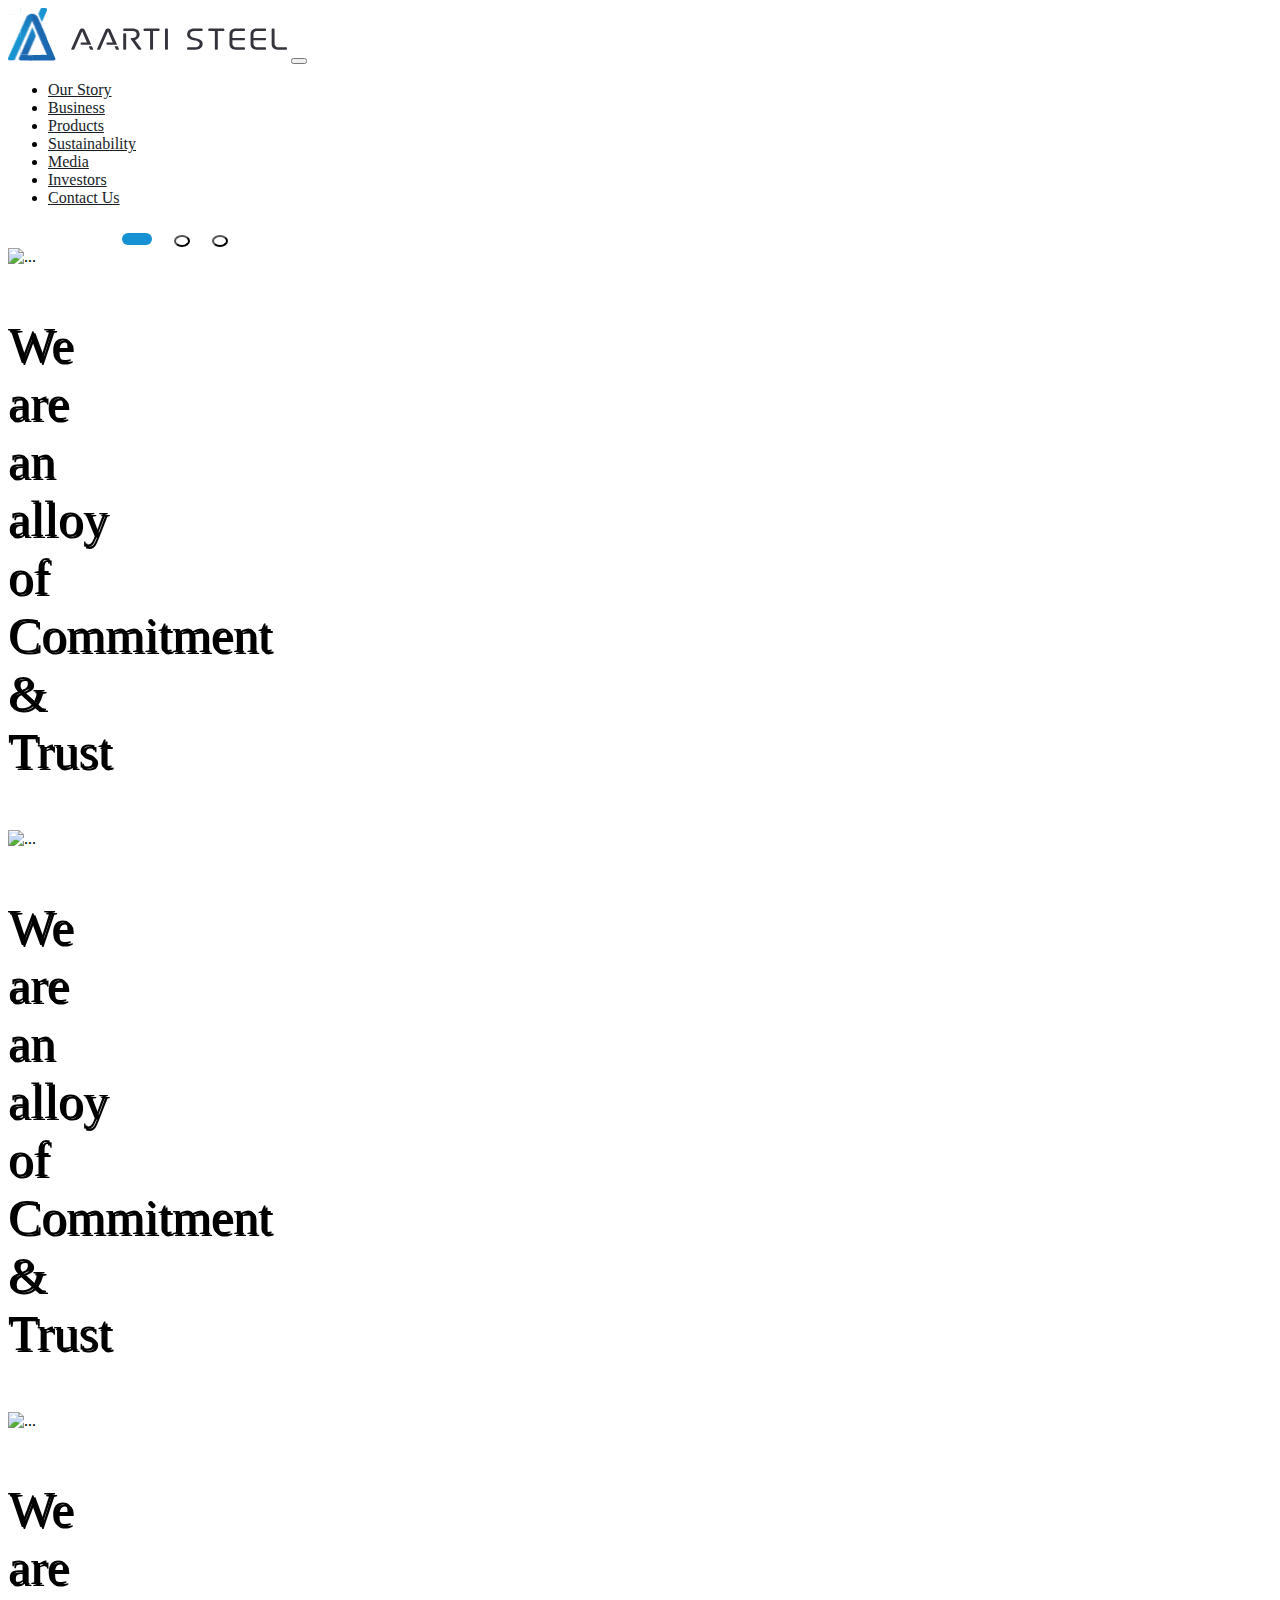
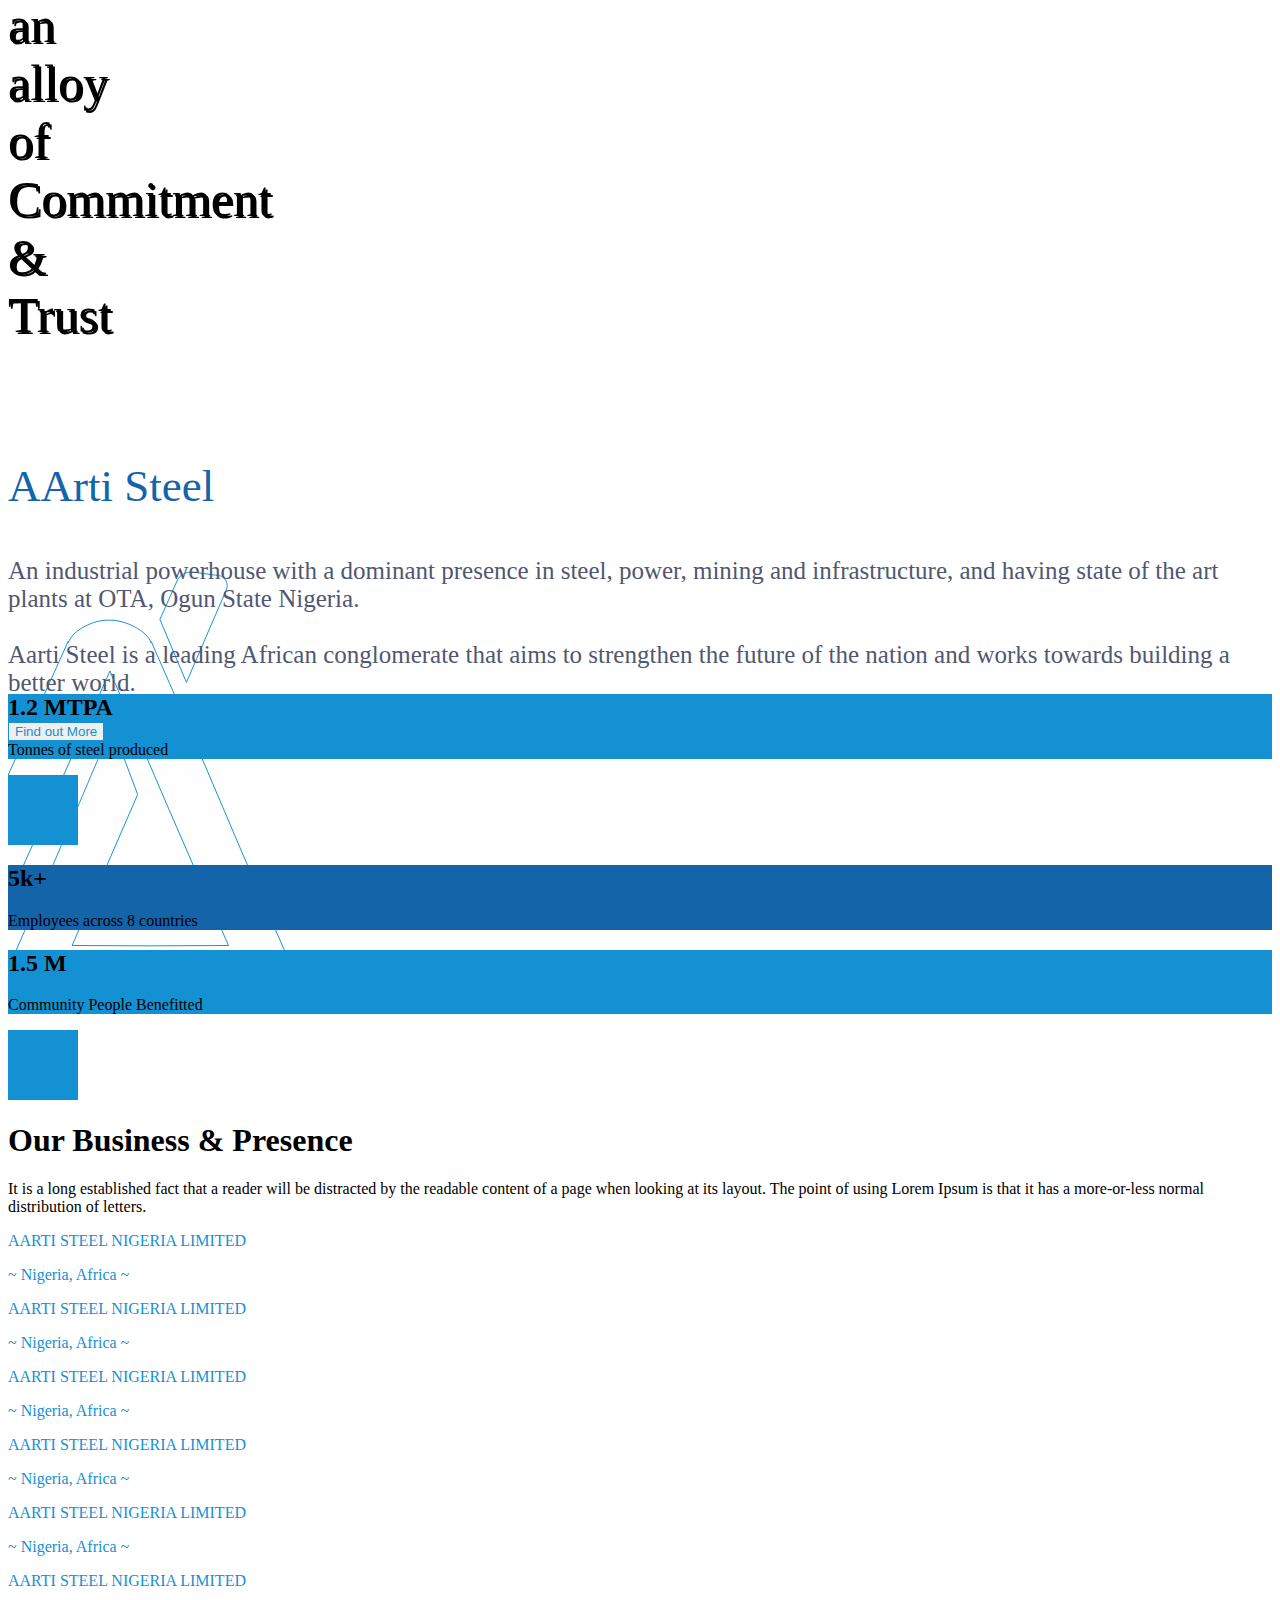
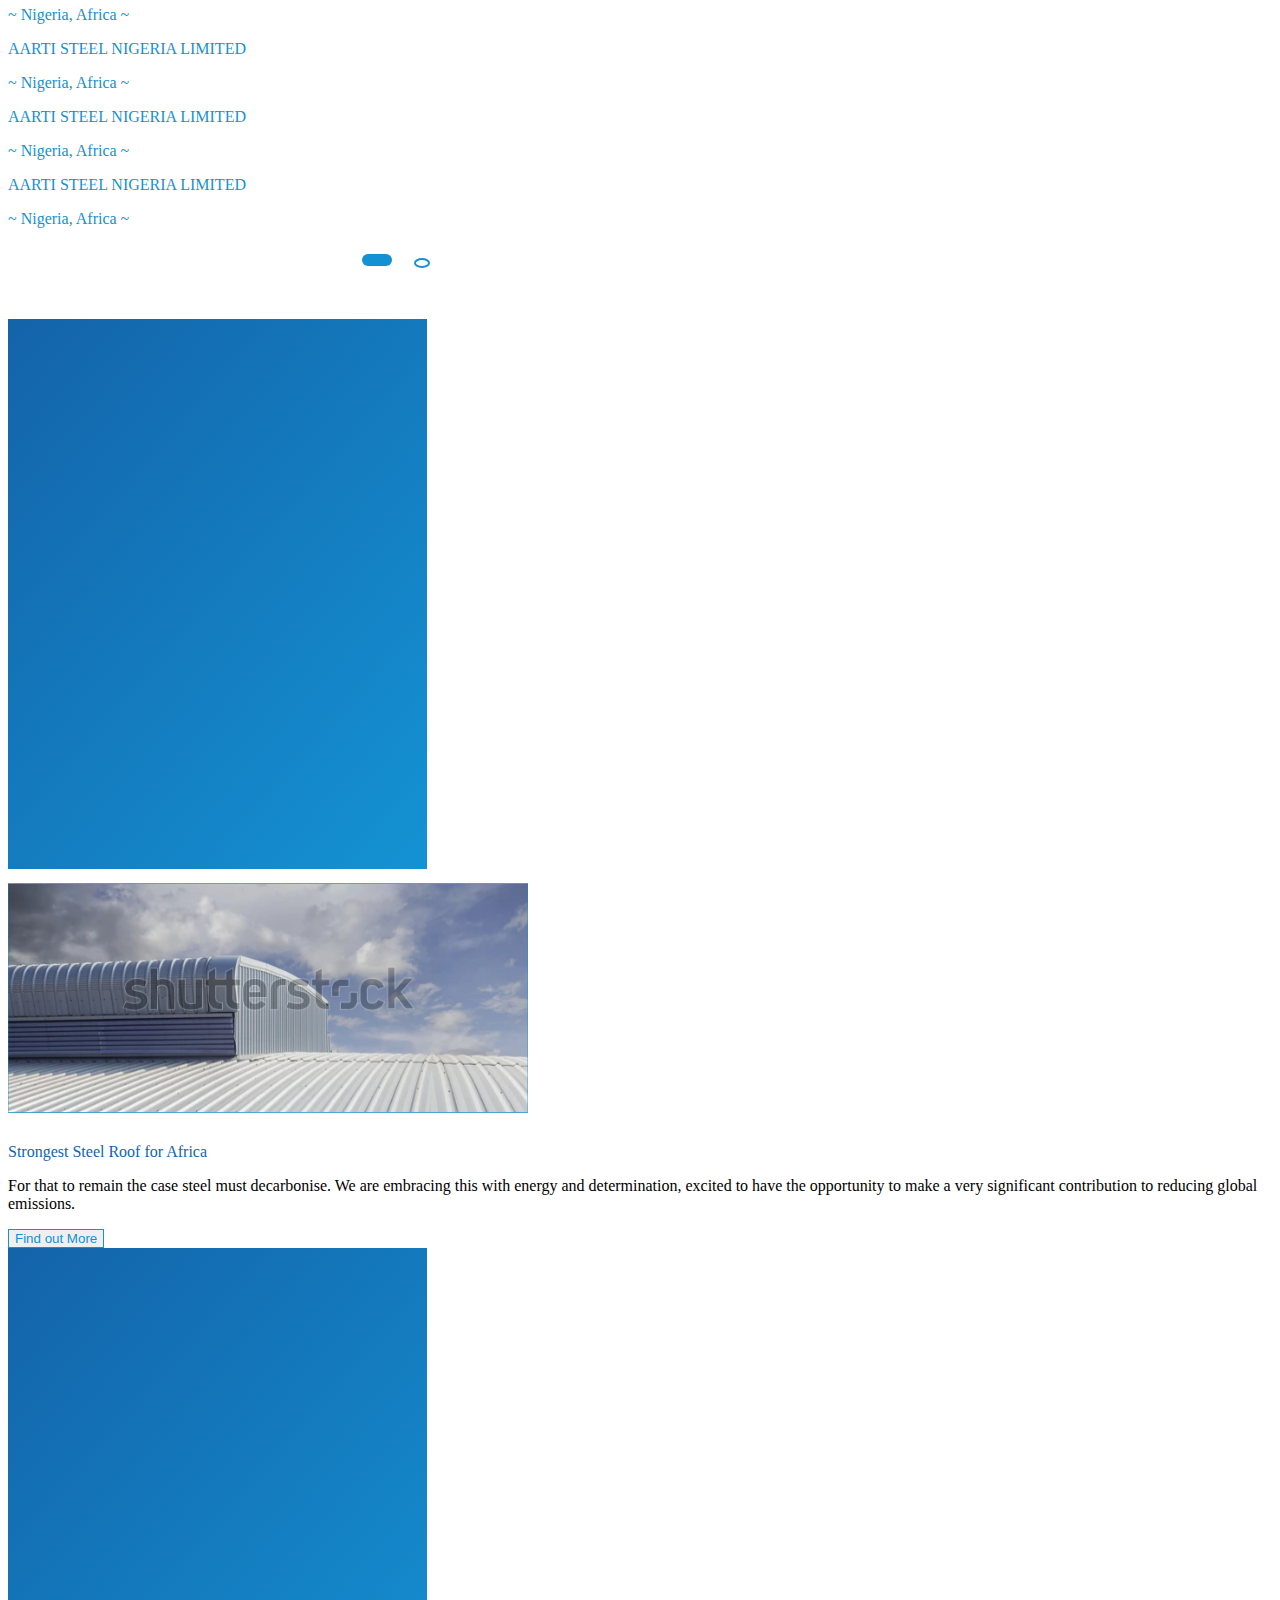
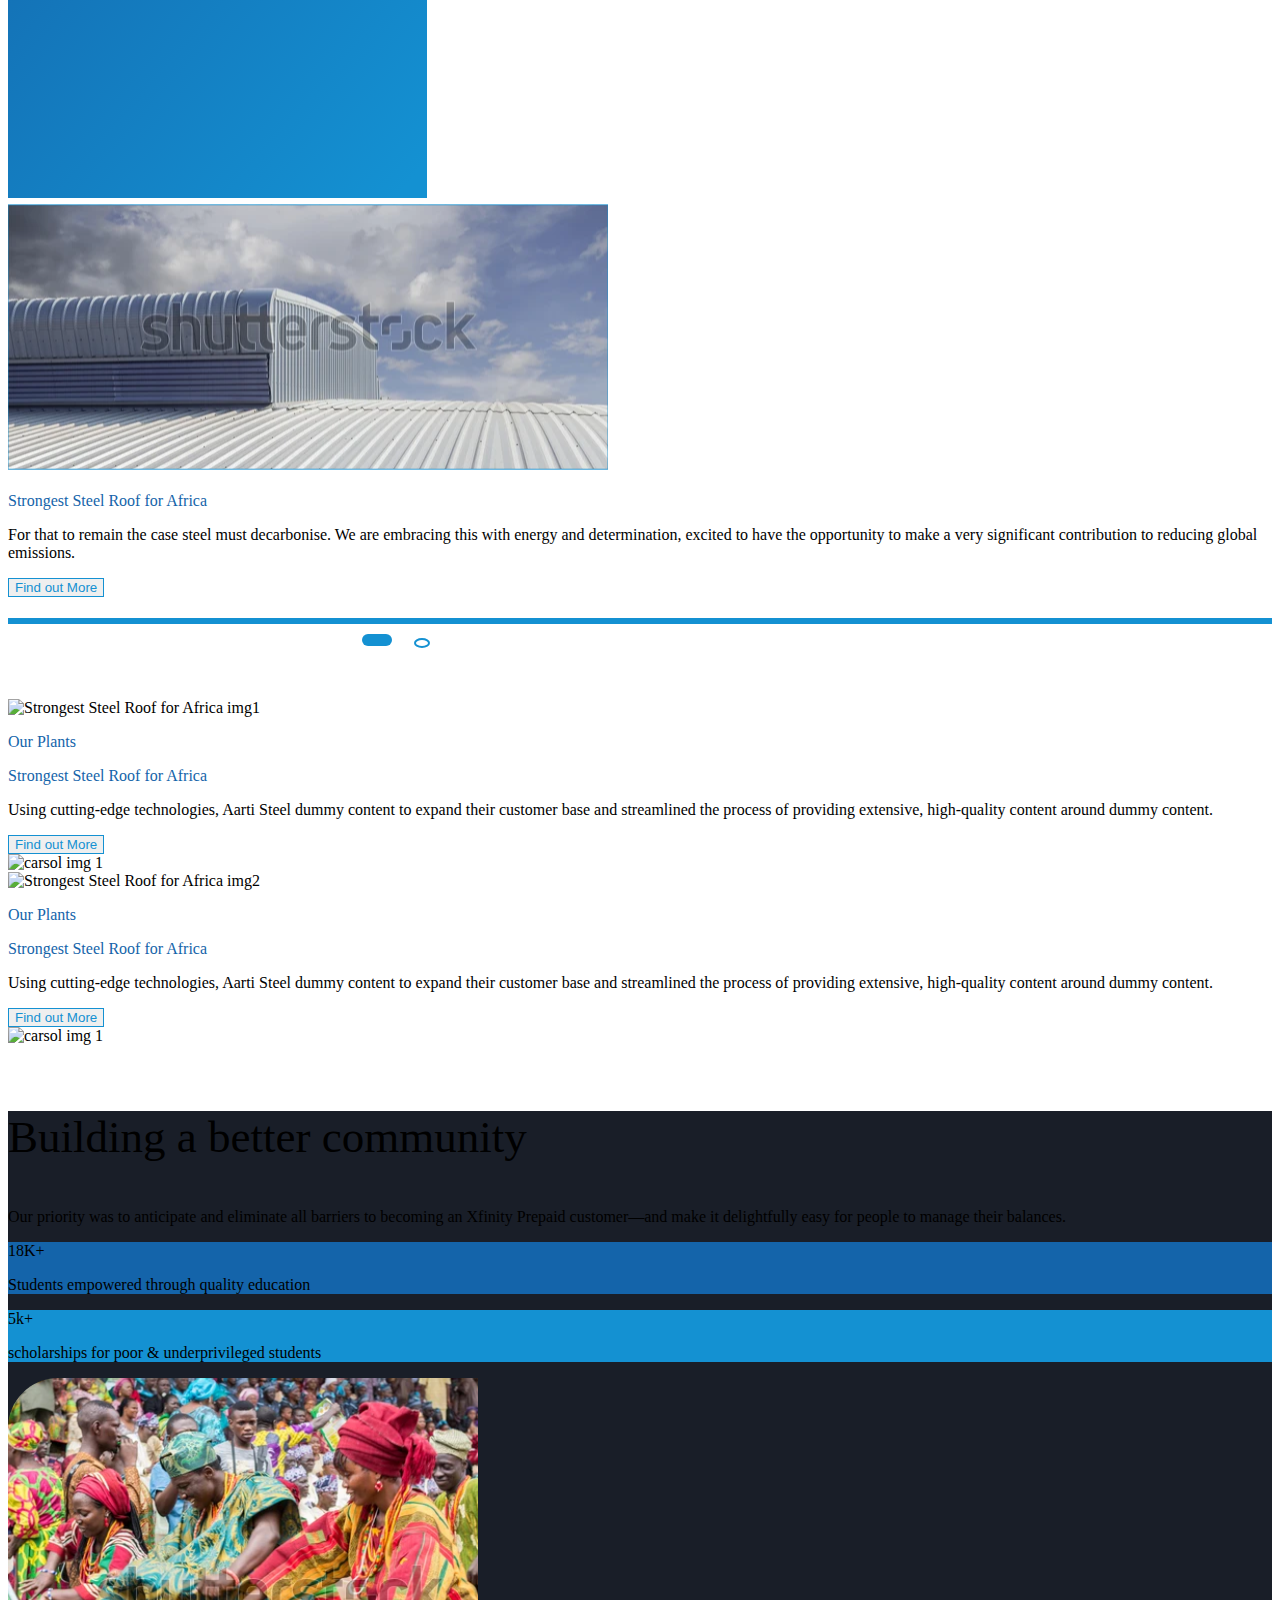
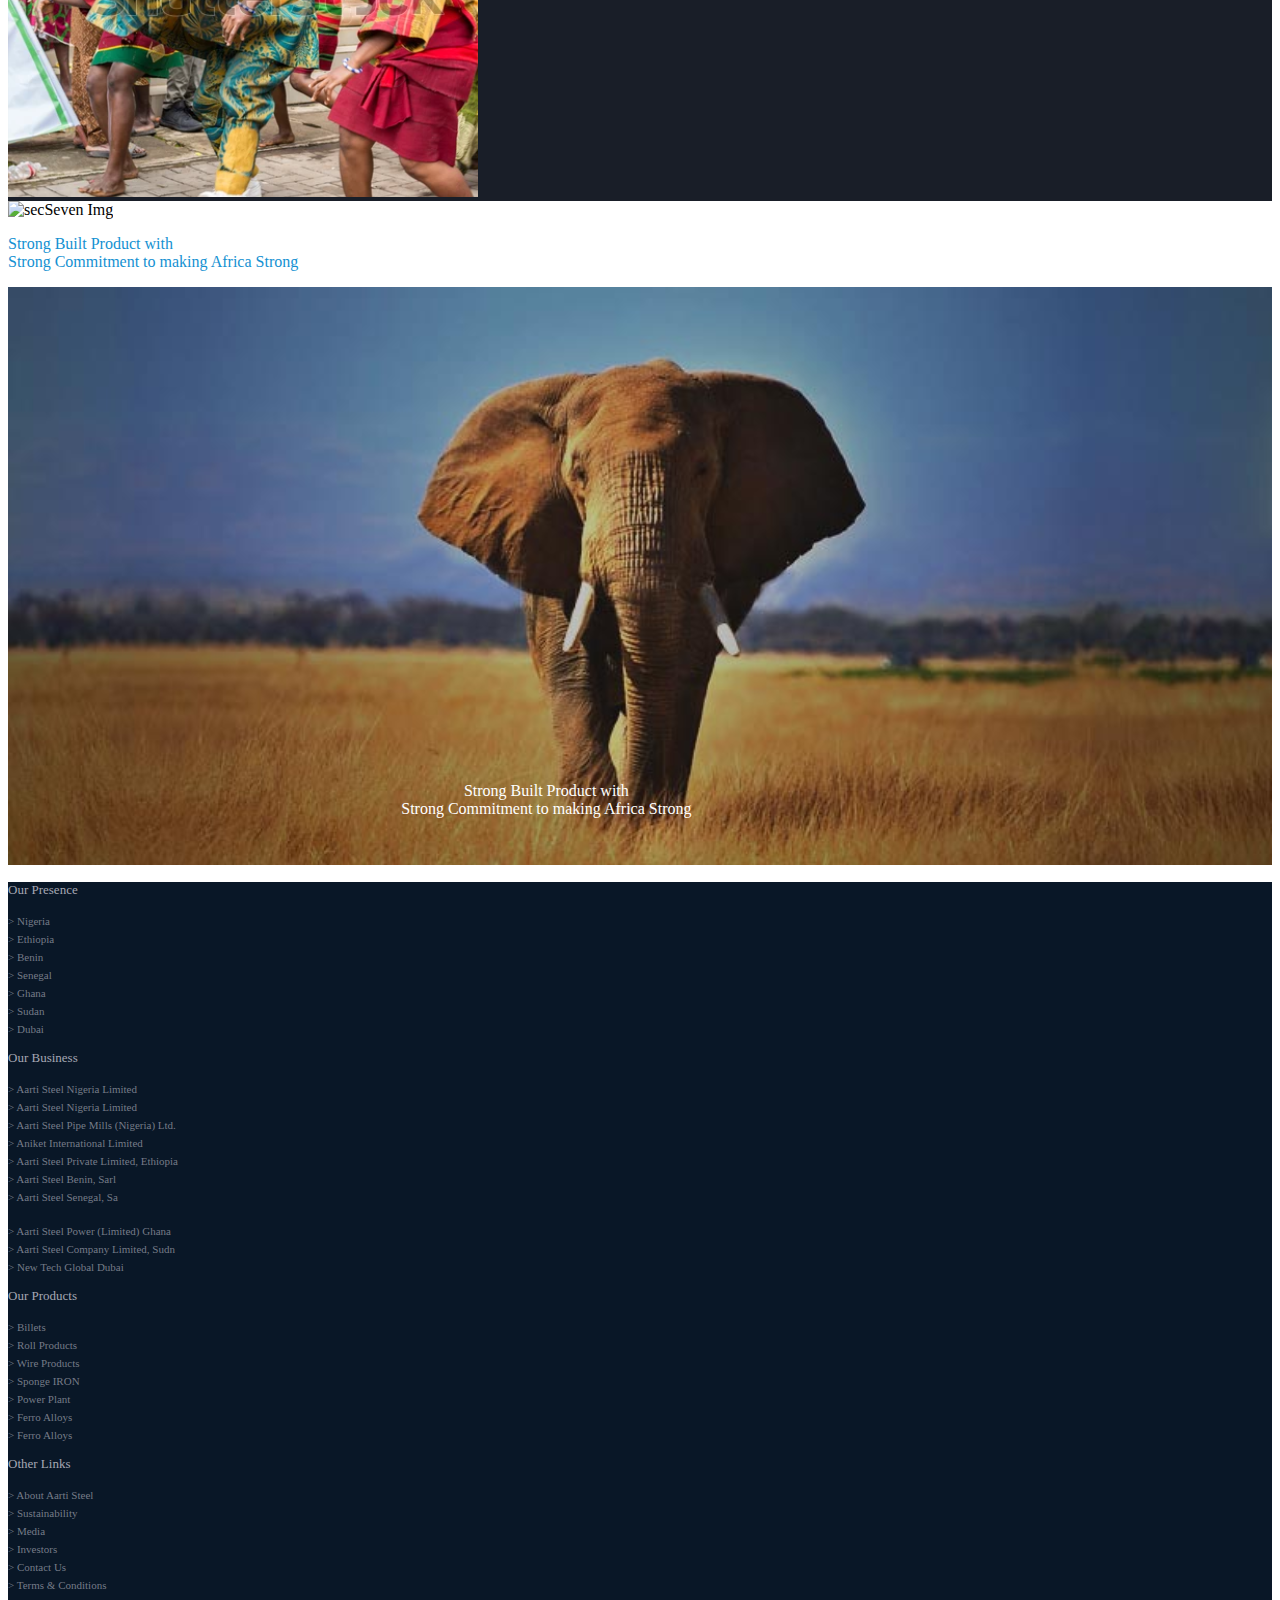
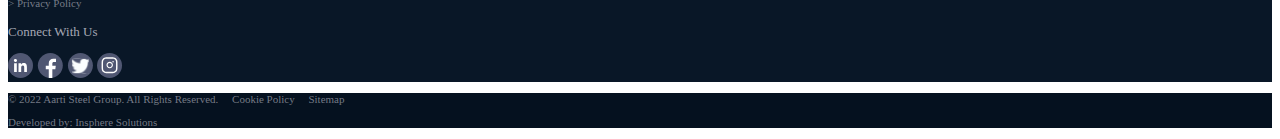
==== arti_steels/index.html @ 4de39a9a "changes" ====
<!doctype html>
<html lang="en">
  <head>
    <!-- Required meta tags -->
    <meta charset="utf-8">
    <meta name="viewport" content="width=device-width, initial-scale=1">

    <!-- Bootstrap CSS -->
    <link href="https://cdn.jsdelivr.net/npm/bootstrap@5.0.2/dist/css/bootstrap.min.css" rel="stylesheet" integrity="sha384-EVSTQN3/azprG1Anm3QDgpJLIm9Nao0Yz1ztcQTwFspd3yD65VohhpuuCOmLASjC" crossorigin="anonymous">
    <script src="https://cdn.jsdelivr.net/npm/@popperjs/core@2.9.2/dist/umd/popper.min.js" integrity="sha384-IQsoLXl5PILFhosVNubq5LC7Qb9DXgDA9i+tQ8Zj3iwWAwPtgFTxbJ8NT4GN1R8p" crossorigin="anonymous"></script>
    <script src="https://cdn.jsdelivr.net/npm/bootstrap@5.0.2/dist/js/bootstrap.min.js" integrity="sha384-cVKIPhGWiC2Al4u+LWgxfKTRIcfu0JTxR+EQDz/bgldoEyl4H0zUF0QKbrJ0EcQF" crossorigin="anonymous"></script>    
    <title>AARTI STEEL</title>

    <link rel="stylesheet" href="style/styling.css">
    
  </head>
  <body>

    <!-- Optional JavaScript; choose one of the two! -->

    <!-- Option 1: Bootstrap Bundle with Popper -->
    <script src="https://cdn.jsdelivr.net/npm/bootstrap@5.0.2/dist/js/bootstrap.bundle.min.js" integrity="sha384-MrcW6ZMFYlzcLA8Nl+NtUVF0sA7MsXsP1UyJoMp4YLEuNSfAP+JcXn/tWtIaxVXM" crossorigin="anonymous"></script>

    <!-- Option 2: Separate Popper and Bootstrap JS -->
    <!--
    <script src="https://cdn.jsdelivr.net/npm/@popperjs/core@2.9.2/dist/umd/popper.min.js" integrity="sha384-IQsoLXl5PILFhosVNubq5LC7Qb9DXgDA9i+tQ8Zj3iwWAwPtgFTxbJ8NT4GN1R8p" crossorigin="anonymous"></script>
    <script src="https://cdn.jsdelivr.net/npm/bootstrap@5.0.2/dist/js/bootstrap.min.js" integrity="sha384-cVKIPhGWiC2Al4u+LWgxfKTRIcfu0JTxR+EQDz/bgldoEyl4H0zUF0QKbrJ0EcQF" crossorigin="anonymous"></script>
    -->


    <!-- navbar start -->


    <nav class="navbar navbar-expand-lg">
      <div class="container">
        <a class="navbar-brand">
          <img src="./assets/Group 82.svg">
        </a>
        <button class="navbar-toggler" type="button" data-bs-toggle="collapse" data-bs-target="#navbarNavDropdown" aria-controls="navbarNavDropdown" aria-expanded="false" aria-label="Toggle navigation">
          <span class="navbar-toggler-icon"></span>
        </button>
        <div class="collapse navbar-collapse d-flex justify-content-end" id="navbarNavDropdown">
          <ul class="navbar-nav">
            <li class="nav-menu-item">
              <a class="nav-link active navText" aria-current="page" href="#">Our Story </a>
            </li>
            <li class="nav-item">
              <a class="nav-link active navText" aria-current="page" href="#">Business</a>
            </li>
            <li class="nav-item">
              <a class="nav-link active navText" aria-current="page" href="#">Products</a>
            </li>
            <li class="nav-item">
              <a class="nav-link active navText" aria-current="page" href="#">Sustainability</a>
            </li><li class="nav-item">
              <a class="nav-link active navText" aria-current="page" href="#">Media</a>
            </li><li class="nav-item">
              <a class="nav-link active navText" aria-current="page" href="#">Investors</a>
            </li><li class="nav-item">
              <a class="nav-link active navText" aria-current="page" href="#">Contact Us</a>                                          
            </li>
           
          </ul>
        </div>
      </div>
    </nav>

     <!-- navbar end -->
    
     <!-- heros section -->

     <div class="container-fluid p-0">
      <div id="carouselExampleCaptions" class="carousel slide" data-bs-ride="carousel">
        <div class="carousel-indicators secOneIndicators d-flex justify-content-start">
          <button type="button" data-bs-target="#carouselExampleCaptions" data-bs-slide-to="0" class="active" aria-current="true" aria-label="Slide 1"></button>
          <button type="button" data-bs-target="#carouselExampleCaptions" data-bs-slide-to="1" aria-label="Slide 2"></button>
          <button type="button" data-bs-target="#carouselExampleCaptions" data-bs-slide-to="2" aria-label="Slide 3"></button>
        </div>
        <div class="carousel-inner">
          <div class="carousel-item active">
            <img src="./assets/vectors/heros_sec_slider_img.svg" class="d-block w-100" alt="...">
            <div class="carousel-caption d-none d-md-block">
              <p class="herosHeading fw-bold lh-1 px-5
              d-flex justify-content-start text-uppercase" 
              style="animation: zoom-in-zoom-out 1s ease infinite;">
                We are an <br> alloy of  <br> 
                Commitment <br> & Trust</p>
            </div>
          </div>
          <div class="carousel-item">
            <img src="./assets/img/heros section img.jpg" class="d-block w-100" alt="...">
            <div class="carousel-caption d-none d-md-block">
              <p class="herosHeading fw-bold lh-1 px-5
              d-flex justify-content-start text-uppercase">
                We are an <br> alloy of  <br>
                Commitment <br> & Trust</p>
              </div>
          </div>
          <div class="carousel-item">
            <img src="./assets/img/heros section img.jpg" class="d-block w-100" alt="...">
            <div class="carousel-caption d-none d-md-block">
              <p class="herosHeading fw-bold lh-1 px-5
              d-flex justify-content-start text-uppercase">
                We are an <br> alloy of  <br>
                Commitment <br> & Trust</p>
            </div>
          </div>
        </div>
        <button class="carousel-control-prev" type="button" data-bs-target="#carouselExampleCaptions" data-bs-slide="prev">
          <span class="carousel-control-prev-icon" aria-hidden="true"></span>
          <span class="visually-hidden">Previous</span>
        </button>
        <button class="carousel-control-next" type="button" data-bs-target="#carouselExampleCaptions" data-bs-slide="next">
          <span class="carousel-control-next-icon" aria-hidden="true"></span>
          <span class="visually-hidden">Next</span>
        </button>
      </div>
     </div>

     <!-- End heros section -->


     <!-- section 2 -->

     <div class="container-fluid secTwo">
      <div class="container my-3">
        <div class="row">
          <div class="col-12 col-sm-12 col-md-12 col-lg-2"></div>
          <div class="col-12 col-sm-6 col-md-6 py-5">
            <p class="headingBlue">AArti Steel</p>
            <p class="Paragraph mt-5 pr-5 mr-5">
              An industrial powerhouse with a dominant presence in steel, power, 
              mining and infrastructure,  and having state of the art plants at OTA,
              Ogun State Nigeria. <br><br> Aarti Steel is a leading African conglomerate that 
              aims to strengthen the future of the nation and works towards building 
              a better world.
            </p>
            <button class="btn btn-block buttons rounded-0 mt-4">Find out More</button>
          </div>
          <!-- <div class="col-sm-1"></div> -->
          <div class="col-12 col-sm-4 col-md-4">
            <div class="row d-flex justify-content-center">
              <div class="col-12 col-sm-12 col-md-9 col-lg-6 cardOne border-0 text-white p-4 pt-5">
                <h2 class="mt-4">1.2 MTPA</h2>
                <p class="cardSubHeading">Tonnes of steel produced</p>
              </div>
              <div class="col-12 col-sm-12 col-md-3 col-lg-6 cardTwo px-4 pt-5">
                <div class="g-5">
                  <div class="square"></div>
                </div>
              </div>
            </div>
            <div class="row">
              <div class="col-12 col-sm-12 col-md-6 col-lg-6 border-top border-end cardThree  text-white  p-4 pt-5">
                <h2 class="mt-4">5k+</h2>
                <p class="cardSubHeading">Employees across 8 countries</p>
              </div>
              <div class="col-12 col-sm-12 col-md-6 col-lg-6 cardFour text-white  p-4 pt-5">
                <h2 class="mt-4">1.5 M</h2>
                <p class="cardSubHeading">Community People Benefitted</p>
              </div>
            </div>
            <div class="row">
              <div class="square mt-4"></div>
            </div>
          </div>
        </div>
      </div>
     </div>

     <!-- end section 2 -->


     <!-- section 3 -->
     <div class="container-fluid secThree">
      <div class="container py-5">
        <h1 class="text-white">Our Business & Presence</h1>
        <p class="text-white lh-base fs-5 secThreePara mt-4">
          It is a long established fact that a reader will be distracted by the
          readable content of a page when looking at its layout. The point of using 
          Lorem Ipsum is that it has a more-or-less normal distribution of letters.
        </p>

        <div class="row">
          <!-- row 1 -->
          <div class="col-6 col-md-4 g-4">
            <div class="card secThreeCards rounded-3 py-3">
              <div class="card-head">
                <p class="fw-bold fs-6 d-flex justify-content-center m-0">AARTI STEEL NIGERIA LIMITED</p>
                <p class="d-flex justify-content-center">~ Nigeria, Africa ~</p>
              </div>
            </div>  
          </div>
          <div class="col-6 col-md-4 g-4">
            <div class="card secThreeCards rounded-3 py-3">
              <div class="card-head">
                <p class="fw-bold fs-6 d-flex justify-content-center m-0">AARTI STEEL NIGERIA LIMITED</p>
                <p class="d-flex justify-content-center">~ Nigeria, Africa ~</p>
              </div>
            </div>  
          </div>
          <div class="col-6 col-md-4 g-4">
            <div class="card secThreeCards rounded-3 py-3">
              <div class="card-head">
                <p class="fw-bold fs-6 d-flex justify-content-center m-0">AARTI STEEL NIGERIA LIMITED</p>
                <p class="d-flex justify-content-center">~ Nigeria, Africa ~</p>
              </div>
            </div>  
          </div>
          <!-- end row 1 -->
          <!-- row 2 -->
          <div class="col-6 col-md-4 g-4">
            <div class="card secThreeCards rounded-3 py-3">
              <div class="card-head">
                <p class="fw-bold fs-6 d-flex justify-content-center m-0">AARTI STEEL NIGERIA LIMITED</p>
                <p class="d-flex justify-content-center">~ Nigeria, Africa ~</p>
              </div>
            </div>  
          </div>
          <div class="col-6 col-md-4 g-4">
            <div class="card secThreeCards rounded-3 py-3">
              <div class="card-head">
                <p class="fw-bold fs-6 d-flex justify-content-center m-0">AARTI STEEL NIGERIA LIMITED</p>
                <p class="d-flex justify-content-center">~ Nigeria, Africa ~</p>
              </div>
            </div>  
          </div>
          <div class="col-6 col-md-4 g-4">
            <div class="card secThreeCards rounded-3 py-3">
              <div class="card-head">
                <p class="fw-bold fs-6 d-flex justify-content-center m-0">AARTI STEEL NIGERIA LIMITED</p>
                <p class="d-flex justify-content-center">~ Nigeria, Africa ~</p>
              </div>
            </div>  
          </div>
          <!-- end row 2 -->
          <!-- row 3 -->
          <div class="col-6 col-md-4 g-4">
            <div class="card secThreeCards rounded-3 py-3">
              <div class="card-head">
                <p class="fw-bold fs-6 d-flex justify-content-center m-0">AARTI STEEL NIGERIA LIMITED</p>
                <p class="d-flex justify-content-center">~ Nigeria, Africa ~</p>
              </div>
            </div>  
          </div>
          <div class="col-6 col-md-4 g-4">
            <div class="card secThreeCards rounded-3 py-3">
              <div class="card-head">
                <p class="fw-bold fs-6 d-flex justify-content-center m-0">AARTI STEEL NIGERIA LIMITED</p>
                <p class="d-flex justify-content-center">~ Nigeria, Africa ~</p>
              </div>
            </div>  
          </div>
          <div class="col-6 col-md-4 g-4">
            <div class="card secThreeCards rounded-3 py-3">
              <div class="card-head">
                <p class="fw-bold fs-6 d-flex justify-content-center m-0">AARTI STEEL NIGERIA LIMITED</p>
                <p class="d-flex justify-content-center">~ Nigeria, Africa ~</p>
              </div>
            </div>  
          </div>
          <!-- end row 3 -->
        </div>
      </div>        
     </div>
     <!-- end section 3 -->


     <!-- section 4 -->

     <div class="container-fluid p-0">
      <div id="carouselExampleDarker" class="carousel carousel-dark slide" data-bs-ride="carousel">
        <div class="carousel-indicators secFourIndicators">
          <button type="button" data-bs-target="#carouselExampleDarker"
           data-bs-slide-to="0" class="active carouselIndicators" aria-current="true" aria-label="Slide 1"></button>
          <button type="button" data-bs-target="#carouselExampleDarker" class="carouselIndicators"
          data-bs-slide-to="1" aria-label="Slide 2"></button>
          <!-- <button type="button" data-bs-target=  "#carouselExampleDark" class="carouselIndicators"
          data-bs-slide-to="2" aria-label="Slide 3"></button> -->
        </div>
        <div class="carousel-inner"  style="border-bottom: 6px solid #1491D2;">
          <div class="carousel-item active" data-bs-interval="10000">
            <img src="./assets/vectors/sec_four_bg_img.svg"  style="height: 550px;"
              class="carsolImg" alt="Strongest Steel Roof for Africa img1">
            <div class="carousel-caption mb-3">  
              <div class="row d-flex justify-content-between">
                <!-- <div class="col-sm-1"></div> -->
                <div class="col-12 col-sm-6 col-md-6 col-lg-6 d-flex justify-content-center">
                  <img src="./assets/vectors/sec_four_slider_img.svg"
                   width="520" height="250" alt="carsol img 1">
                </div>  
                <!-- <div class="col-sm-1"></div> -->
                <div class="col-sm-5">
                  <div>
                    <p class="d-flex justify-content-start fs-1 fw-bold secFiveHead 
                    mt-0 pt-0 lh-sm" 
                    style="color: #1464AA;
                    text-align: left;">
                      Strongest Steel Roof
                      for Africa
                    </p>
                    <!-- class="text-white lh-base fs-5 secThreePara mt-4" -->
                    <p class="d-flex justify-content-start secThreePara fs-5 lh-sm" style="text-align: left;">
                      For that to remain the case steel must decarbonise. We are 
                      embracing this with energy and determination, excited to have the 
                      opportunity to make a very significant contribution to reducing 
                      global emissions. 
                    </p>

                    <button class="btn btn-block buttons rounded-0 mt-4 d-flex justify-content-left">Find out More</button>

                </div>
                </div>
                <div class="col-sm-1"></div>
              </div>
            </div>
          </div>


          <div class="carousel-item" data-bs-interval="2000">
            <img src="./assets/vectors/sec_four_bg_img.svg" style="height: 550px;"  
            alt="Strongest Steel Roof for Africa img2">
            <div class="carousel-caption">
               <div class="row d-flex justify-content-between">
                <div class="col-sm-4">
                  <img src="./assets/vectors/sec_four_slider_img.svg" width="600" height="270" alt="carsol img 1">
                </div>
                <div class="col-sm-2"></div>
                <div class="col-sm-5">
                  <div>
                    <p class="d-flex justify-content-start fs-1 fw-bold secFiveHead mt-0 pt-0 lh-sm" 
                    style="color: #1464AA;
                    text-align: left;">
                      Strongest Steel Roof
                      for Africa
                    </p>
                    <!-- class="text-white lh-base fs-5 secThreePara mt-4" -->
                    <p class="d-flex justify-content-start secThreePara fs-5" style="text-align: left;">
                      For that to remain the case steel must decarbonise. We are 
                      embracing this with energy and determination, excited to have the 
                      opportunity to make a very significant contribution to reducing 
                      global emissions. 
                    </p>

                    <button class="btn btn-block buttons rounded-0 mt-4 d-flex justify-content-left">Find out More</button>

                </div>
                </div>
                <div class="col-sm-1"></div>
              </div>
          </div>

          


          <!-- <div class="carousel-item">
            <img src="./assets/img/sec 4 bg img.png" alt="Strongest Steel Roof for Africa img3">
            <div class="carousel-caption d-none d-md-block">
              <div class="d-flex">
                <img src="./assets/img/sec 4 carsol img 1.png" class="d-block w-100" alt="...">
                  <div class="d-block justify-content-left">
                <p class="d-flex justify-content-start">
                  Strongest Steel Roof
                  for Africa
                </p>
                  <p class="d-flex justify-content-start">
                    For that to remain the case steel must decarbonise. We are 
                    embracing this with energy and determination, excited to have the 
                    opportunity to make a very significant contribution to reducing 
                    global emissions. 
                  </p>
                </div>
              </div>
            </div>
          </div> -->
        </div>
        <button class="carousel-control-prev" type="button" data-bs-target="#carouselExampleDark" data-bs-slide="prev">
          <span class="carousel-control-prev-icon" aria-hidden="true"></span>
          <span class="visually-hidden">Previous</span>
        </button>
        <button class="carousel-control-next" type="button" data-bs-target="#carouselExampleDark" data-bs-slide="next">
          <span class="carousel-control-next-icon" aria-hidden="true"></span>
          <span class="visually-hidden">Next</span>
        </button>
      </div>
    </div> 
     </div>

     <!-- end section 4 -->




     

     <!-- section 5 -->

     <div class="container-fluid p-0">
      <div id="carouselExampleDark"
       class="carousel carousel-dark slide" data-bs-ride="carousel">
        <div class="carousel-indicators secFourIndicators pt-5 ">
          <button type="button" data-bs-target="#carouselExampleDark"
           data-bs-slide-to="0" class="active carouselIndicators" aria-current="true" aria-label="Slide 1"></button>
          <button type="button" data-bs-target="#carouselExampleDark" class="carouselIndicators"
          data-bs-slide-to="1" aria-label="Slide 2"></button>
          <!-- <button type="button" data-bs-target="#carouselExampleDark" class="carouselIndicators"
          data-bs-slide-to="2" aria-label="Slide 3"></button> -->
        </div>
        <div class="carousel-inner py-5 px-5" >
          <div class="carousel-item active" data-bs-interval="10000">
            <img src="./assets/img/white bg.jpg"  
            style="height: 480px; width: 480px;"
              class="carsolImg" alt="Strongest Steel Roof for Africa img1">
            <div class="carousel-caption">  
              <div class="row d-flex justify-content-between">
                <div class="col-sm-5">
                  <div>
                    <p class="d-flex justify-content-start fs-1 fw-bold secFiveHead 
                    mt-0 pt-0 lh-sm" 
                    style="color: #1464AA;
                    text-align: left;">
                     Our Plants   
                    </p>
                    <p  style="color: #1464AA;
                    text-align: left;" class="fs-3">Strongest Steel Roof for Africa</p>
                    <!-- class="text-white lh-base fs-5 secThreePara mt-4" -->
                    <p class="d-flex justify-content-start secThreePara fs-5" style="text-align: left;">
                      Using cutting-edge technologies, Aarti Steel dummy content to 
                      expand their customer base and streamlined the process of 
                      providing extensive, high-quality content around dummy content.
                    </p>
                    <button class="btn btn-block buttons rounded-0 mt-4 d-flex justify-content-left">Find out More</button>
                </div>
                </div>
                <div class="col-sm-1"></div>
                <div class="col-sm-4">
                  <img src="./assets/vectors/sec_five_img.svg" width="540" height="350" alt="carsol img 1">
                </div>
                <div class="col-sm-2"></div>
                
                <div class="col-sm-1"></div>
              </div>
            </div>
          </div>


          <div class="carousel-item" data-bs-interval="2000">
            <img src="./assets/img/white bg.jpg" style="height: 550px; width: 550px;"
            alt="Strongest Steel Roof for Africa img2">
            <div class="carousel-caption py-3">
              <div class="row d-flex justify-content-between">
                <div class="col-sm-5">
                  <div>
                    <p class="d-flex justify-content-start fs-1 fw-bold secFiveHead 
                    mt-0 pt-0 lh-sm" 
                    style="color: #1464AA;
                    text-align: left;">
                     Our Plants   
                    </p>
                    <p  style="color: #1464AA;
                    text-align: left;" class="fs-3">Strongest Steel Roof for Africa</p>
                    <!-- class="text-white lh-base fs-5 secThreePara mt-4" -->
                    <p class="d-flex justify-content-start secThreePara fs-5" style="text-align: left;">
                      Using cutting-edge technologies, Aarti Steel dummy content to 
                      expand their customer base and streamlined the process of 
                      providing extensive, high-quality content around dummy content.
                    </p>
                    <button class="btn btn-block buttons rounded-0 mt-4 d-flex justify-content-left">Find out More</button>
                </div>
                </div>
                <div class="col-sm-1"></div>
                <div class="col-sm-3">
                  <img src="./assets/vectors/sec_five_img.svg" width="550" height="350" alt="carsol img 1">
                </div>
                <div class="col-sm-2"></div>
                
                <div class="col-sm-1"></div>
              </div>
          </div>

          


          <!-- <div class="carousel-item">
            <img src="./assets/img/sec 4 bg img.png" alt="Strongest Steel Roof for Africa img3">
            <div class="carousel-caption d-none d-md-block">
              <div class="d-flex">
                <img src="./assets/img/sec 4 carsol img 1.png" class="d-block w-100" alt="...">
                  <div class="d-block justify-content-left">
                <p class="d-flex justify-content-start">
                  Strongest Steel Roof
                  for Africa
                </p>
                  <p class="d-flex justify-content-start">
                    For that to remain the case steel must decarbonise. We are 
                    embracing this with energy and determination, excited to have the 
                    opportunity to make a very significant contribution to reducing 
                    global emissions. 
                  </p>
                </div>
              </div>
            </div>
          </div> -->
        </div>
        <button class="carousel-control-prev" type="button" data-bs-target="#carouselExampleDark" data-bs-slide="prev">
          <span class="carousel-control-prev-icon" aria-hidden="true"></span>
          <span class="visually-hidden">Previous</span>
        </button>
        <button class="carousel-control-next" type="button" data-bs-target="#carouselExampleDark" data-bs-slide="next">
          <span class="carousel-control-next-icon" aria-hidden="true"></span>
          <span class="visually-hidden">Next</span>
        </button>
      </div>
    </div> 
     </div>
     <!-- end section 5 -->


     <!-- section 6 -->

    
     <div class="container-fluid secSix" >

      <div class="row py-5">
        <div class="col-sm-1"></div>
        <div class="col-sm-5 pt-3">
            <p class="text-white fw-bold lh-1 secSixHeadings p-0 mx-0">
              Building a better community
            </p>
            <p class="text-white fs-4 py-4 betterCommunityPara">
              Our priority was to anticipate and eliminate all barriers to becoming 
              an Xfinity Prepaid customer—and make it delightfully easy for people to 
              manage their balances.
            </p>
            <div class="row">
              <div class="col-sm-5 cardThree text-white p-4">
                <p class="fs-1 fw-bold">18K+</p>
                <p>Students empowered through quality education</p>
              </div>
              <div class="col-sm-5 cardFour text-white py-4 px-4">
                <p class="fs-1 fw-bold">5k+</p>
                <p>
                  scholarships for poor & underprivileged students  
                </p>
              </div>
            </div>
        </div>
        <div class="col-sm-6 d-flex align-items-center justify-content-center">
          <div >
            <img src="./assets/vectors/sec_six_img.svg" width="470"
            alt="">
          </div>
        </div>
      </div>

     </div>

     <!-- end section 6 -->



     <!-- section 7 -->

     <div class="container my-5">
          <div class="d-flex justify-content-center py-3">
            <img src="./assets/img/Vector.png" width="500" alt="secSeven Img">
          </div>
          <div class="d-flex justify-content-center">
            <p class="secSevenPara fs-2 fw-bold text-uppercase text-center">
              Strong Built Product with <br>
              Strong Commitment to making Africa Strong</p>
          </div> 
      </div>

     <!-- section 7 end -->


     <!-- section 8 -->

     <div class="container-fluid p-0">
      <div class="sectionEight">
        <img src="./assets/vectors/sec_eight_img.svg" alt="Snow" style="width:100%;">
       
        <div class="centered bottom-right">
          <p class="fs-2 fw-bold lh-1 text-uppercase
          d-flex text-center">Strong Built Product with <br> Strong Commitment to making Africa Strong</p>
        </div>
      </div>
    </div>

     <!-- section 8 end -->


     <!-- Footer -->

     <div class="container-fluid footerBg"> 
        <div class="mx-4">
          <div class="row p-4">
            <div class="col-12 col-sm-3 col-md-3 col-lg-2">
              <ul class="no-bullets">
                <li><p class="footerHead m-0 mb-2">Our Presence</p></li>
                <li><a class="menu-item footer" style="text-decoration: none;" >> Nigeria</a></li>
                <li><a class="menu-item footer" style="text-decoration: none;" >> Ethiopia</a></li>
                <li><a class="menu-item footer" style="text-decoration: none;" >> Benin</a></li>
                <li><a class="menu-item footer" style="text-decoration: none;" >> Senegal</a></li>
                <li><a class="menu-item footer" style="text-decoration: none;" >> Ghana</a></li>
                <li><a class="menu-item footer" style="text-decoration: none;" >> Sudan</a></li>
                <li><a class="menu-item footer" style="text-decoration: none;" >> Dubai</a></li>
              </ul>  
            </div>
            <div class="col-12 col-sm-3 col-md-3 col-lg-2">
              <ul class="no-bullets">
                <li><p class="footerHead p-0 m-0 mb-2">Our Business</p></li>
                <li><a class="menu-item footer" style="text-decoration: none;" >> Aarti Steel Nigeria Limited</a></li>
                <li><a class="menu-item footer" style="text-decoration: none;" >> Aarti Steel Nigeria Limited</a></li>
                <li><a class="menu-item footer" style="text-decoration: none;" >> Aarti Steel Pipe Mills (Nigeria) Ltd. </a></li>
                <li><a class="menu-item footer" style="text-decoration: none;" >> Aniket International Limited</a></li>
                <li><a class="menu-item footer" style="text-decoration: none;" >> Aarti Steel Private Limited, Ethiopia</a></li>
                <li><a class="menu-item footer" style="text-decoration: none;" >> Aarti Steel Benin, Sarl </a></li>
                <li><a class="menu-item footer" style="text-decoration: none;" >> Aarti Steel Senegal, Sa</a></li>
              </ul>  
            </div>
            <div class="col-12 col-sm-3 col-md-3 col-lg-2">
              <ul class="no-bullets">
                <li><p></p></li>
                <li><a class="menu-item footer" style="text-decoration: none;" >> Aarti Steel Power (Limited) Ghana</a></li>
                <li><a class="menu-item footer" style="text-decoration: none;" >> Aarti Steel Company Limited, Sudn</a></li>
                <li><a class="menu-item footer" style="text-decoration: none;" >> New Tech Global Dubai</a></li>
              </ul>  
            </div>
            <div class="col-12 col-sm-3 col-md-3 col-lg-2">
              <ul class="no-bullets">
                <li><p class="footerHead m-0 mb-2">Our Products</p></li>
                <li><a class="menu-item footer" style="text-decoration: none;" >> Billets</a></li>
                <li><a class="menu-item footer" style="text-decoration: none;" >> Roll Products</a></li>
                <li><a class="menu-item footer" style="text-decoration: none;" >> Wire Products</a></li>
                <li><a class="menu-item footer" style="text-decoration: none;" >> Sponge IRON</a></li>
                <li><a class="menu-item footer" style="text-decoration: none;" >> Power Plant</a></li>
                <li><a class="menu-item footer" style="text-decoration: none;" >> Ferro Alloys</a></li>
                <li><a class="menu-item footer" style="text-decoration: none;" >> Ferro Alloys</a></li>
              </ul> 
            </div>
            <div class="col-12 col-sm-3 col-md-3 col-lg-2">
              <ul class="no-bullets">
                <li><p class="footerHead m-0 mb-2">Other Links</p></li>
                <li><a class="menu-item footer" style="text-decoration: none;" >> About Aarti Steel</a></li>
                <li><a class="menu-item footer" style="text-decoration: none;" >> Sustainability</a></li>
                <li><a class="menu-item footer" style="text-decoration: none;" >> Media</a></li>
                <li><a class="menu-item footer" style="text-decoration: none;" >> Investors</a></li>
                <li><a class="menu-item footer" style="text-decoration: none;" >> Contact Us</a></li>
                <li><a class="menu-item footer" style="text-decoration: none;" >> Terms & Conditions</a></li>
                <li><a class="menu-item footer" style="text-decoration: none;" >> Privacy Policy</a></li>
              </ul>  
            </div>
            <div class="col-12 col-sm-3 col-md-3 col-lg-2">
            <div class="row">
              <div class="col">
                <div class="d-block">
                  <p class="footerHead m-0 mb-2">Connect With Us </p>
                  <div class="d-flex">
                    <img src="./assets/vectors/linkdIn.svg" class="mx-1" alt="linkdIn.svg">
                    <img src="./assets/vectors/facebook.svg" class="mx-1" alt="facebook.svg">
                    <img src="./assets/vectors/tweeter.svg" class="mx-1" alt="tweeter.svg">
                    <img src="./assets/vectors/insta.svg" class="mx-1" alt="insta.svg">
                  </div>
                </div>
              </div>
            </div>    
         
          </div>
        <!-- </div> -->
     </div>
        </div>
     </div>
     <!-- Footer end -->

<!-- copyright section -->

<div class="container-fluid copyright">

  <div class="row mx-4 pt-3">
    <div class="col-sm-6">
      <p class="footer">© 2022 Aarti Steel Group. All Rights Reserved. &nbsp; &nbsp; Cookie Policy
        &nbsp; &nbsp; Sitemap 
      </p>
    </div>
    <div class="col-sm-6 d-flex justify-content-end"> 
      <p class="footer">Developed by: Insphere Solutions  </p>
      
     </div>
  </div>

</div>

<!-- end copyright -->

  </body>
</html>
---- arti_steels/style/styling.css ----
@import url('https://fonts.googleapis.com/css2?family=Lato:ital,wght@0,400;1,300&family=Montserrat&display=swap');

*{
    /* font-family: 'Lato', sans-serif;
    font-family: 'Montserrat', sans-serif; */
        /* animation: fadeInAnimation ease 3s;
                animation-iteration-count: 1;
                animation-fill-mode: forwards; */
}


.navbar>.container{
    padding: inherit;
}

.navText{
    color : #191E28;
}

.navbar-expand-lg .navbar-nav .nav-link{
    padding-right: 1.5rem;
}

.herosHeading{
    font-size: 50px;
    text-align: justify;
    width: 1px;
    text-shadow: 2px 2px #000000;
    animation-duration: 3s;
    animation-name: slidein;
}

.carousel-control-next, .carousel-control-prev{
    opacity: 0;
}

.carousel-indicators [data-bs-target]{
    width: 12px;
    border-radius: 100%;
    height: 12px;
    margin-right: 18px;
    background-color: #ffff;
    opacity: 1;
    
}


.secOneIndicators{
    margin-left: 9%
}


.secFourIndicators {
    margin-left: 28%;
    margin-bottom: 50px;
}

/* .carousel-dark [data-bs-target].active{
    background-color: #1491D2;
    width: 30px;
    height: 12px;
    border: 0px;
    border-radius: 6px !important;
} */


.secTwo{
    background-image: url("../assets/vectors/Vector_for_secondSec.svg");
    background-repeat: no-repeat;
    background-position: left; 
    background-size: initial;
    -webkit-animation: slide-in 0.5s forwards;
}

.buttons{
    border: 1px solid #1491D2;
    color: #1491D2;
    animation-name: fadeInOut, moveLeft300px, bounce;
    animation-duration: 2.5s, 5s, 1s;
    animation-iteration-count: 2, 1, 5;
    animation: zoominoutsinglefeatured 1s infinite ;
}


.buttons:hover{ 
    background-color: #1491D2;
    color: #ffffff;
    animation-duration: 10s;
    animation-name: slidein;
    animation-iteration-count: infinite;
    animation-direction: alternate;
}


.headingBlue{
    color: #1464AA;
    font-weight: 400;
    font-size: 45px;
      animation-duration: 3s;
    animation-name: slidein;
    animation: zoominoutsinglefeatured 1s infinite ;
}

.Paragraph{
    font-size: 25px;
    color: #505772;
    font-weight: 400;
    padding-right: 35px;
}

.cardOne{
    background-color: #1491D2;
    margin-top: -67px;
    z-index: 1;
    border: none;
    transition: 0.5s all ease-in-out;
}

.cardOne:hover{
    transform: scale(1.2);
}

.cardThree{
    background-color: #1464AA;
    transition: 0.5s all ease-in-out;
}

.cardThree:hover{
    transform: scale(1.2);
    z-index: 1;
}

.cardFour{
    background-color: #1491D2;
    transition: 0.5s all ease-in-out;
}


.cardFour:hover{
    transform: scale(1.2);
    z-index: 1;
}


.cardSubHeading{
    font-weight: 200;
    font-size: medium;
}

.square {
    height: 70px;
    width: 70px;
    background-color: #1491D2;
    transition: 0.5s all ease-in-out;   
  }

  
.square:hover{
    transform: scale(1.2);
    z-index: 1;
}



.secThree{
    background-image: url("../assets/vectors/sec_three_bg_img.svg");
}

.secThreeCards{
    color: #1491D2;
    transition: width 4s;
}

/* .secThreeCards:hover {
    transform: scale(1.5); 
  } */


.secThreePara{
    font-weight: 200;
}
.secThreeCards{
    background-color: rgba(25, 30, 40, 0.75);
    border-color: #55646E;
    background: transparent;
   
}

.card.secThreeCards.rounded-3.py-3:hover {
    background: #ffff;
}
/* 
.secFour{
    background-image: url("../assets/img/sec\ 4\ bg\ img.png");
} */

.carsolImg{
    background-size: contain;
}

/* .secFiveHead{
    color: #1464AA;
} */

.carousel-caption{
    right: 2%;
    bottom: 5.25rem;
    left: 5%;
}



.carousel-dark .carousel-indicators [data-bs-target]{
    margin-top: 10px;
    background-color: #ffffff;
    border: 2px solid #1491D2;
    width: 10px;
    height: 10px;

}


.carousel-indicators [data-bs-target].active {
    background-color: #1491D2;
    width: 30px;
    height: 12px;
    border-radius: 23px !important;
    border: 0;
    margin-top: 10px;
}


.carousel-indicators [data-bs-target].active{
    background-color: #1491D2;
    width: 30px;
    height: 12px;
    border-radius: 10px !important;
}


.secSix{
    background-color: #191E28;
}

.betterCommunityPara{
    font-weight: 200;
}


.secSixHeadings{
    font-size: 45px;
}


.secSevenPara{
    color: #1491D2;
}

.sectionEight {
    position: relative;
    text-align: center;
    color: white;
  }
  
  .centered {
    position: absolute;
    left: 38%;
    bottom: 0px;
    transform: translate(-30%, -52%);
}


.footerBg{
    background-color: #091727;
    
}


.footer{
    color: rgba(166, 168, 180, 0.7);
    font-size: 11px;
}

.footerHead{
    color: #A6A8B4  ;
    font-size: 13px;
}

ul.no-bullets {
    list-style-type: none; /* Remove bullets */
    padding: 0; /* Remove padding */
    margin: 0; /* Remove margins */
  }


.copyright{
    background-color: #05111F;
}




@media (max-width: 575.98px) { 
    /* .herosHeading {
        font-size: 27px;
        text-align: justify;
        width: 1px;
        text-shadow: 2px 2px #000000;
    } */
 }

/* media query */

/* @media (min-width: 576px) { 
    .herosHeading {
        font-size: 27px;
        text-align: justify;
        width: 1px;
        text-shadow: 2px 2px #000000;
    }
 } */


 /* // Medium devices (tablets, 768px and up) */
/* @media (min-width: 768px) { 
    .herosHeading {
        font-size: 27px;
        text-align: justify;
        width: 1px;
        text-shadow: 2px 2px #000000;
    }
 } */

/* // Large devices (desktops, 992px and up) */
/* @media (min-width: 992px) {  
    .herosHeading {
        font-size: 27px;
        text-align: justify;
        width: 1px;
        text-shadow: 2px 2px #000000;
    }
} */

/* // X-Large devices (large desktops, 1200px and up) */
/* @media (min-width: 1200px) { 
    .herosHeading {
        font-size: 27px;
        text-align: justify;
        width: 1px;
        text-shadow: 2px 2px #000000;
    }
 } */

/* // XX-Large devices (larger desktops, 1400px and up) */
@media (min-width: 1400px) { 
    .herosHeading{
        font-size: 50px;
        text-align: justify;
        width: 1px;
        text-shadow: 2px 2px #000000;
    }
 }
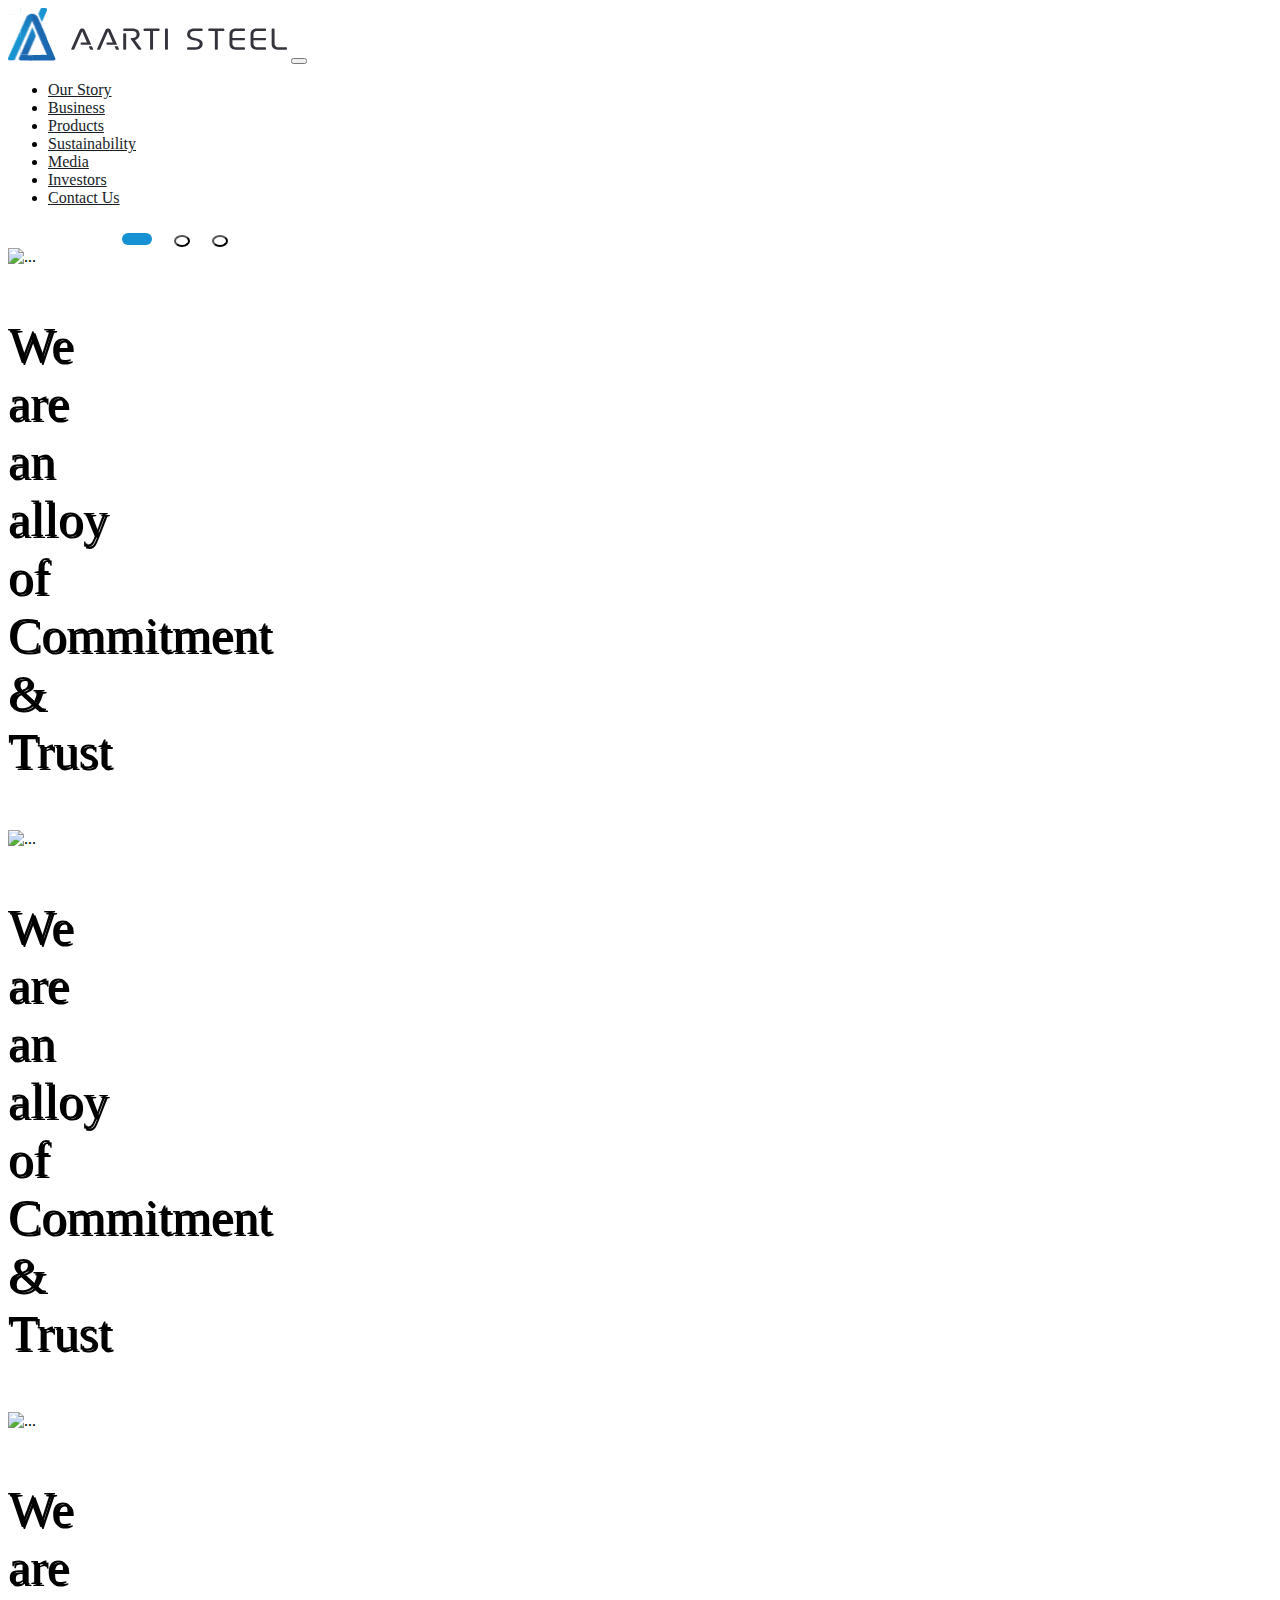
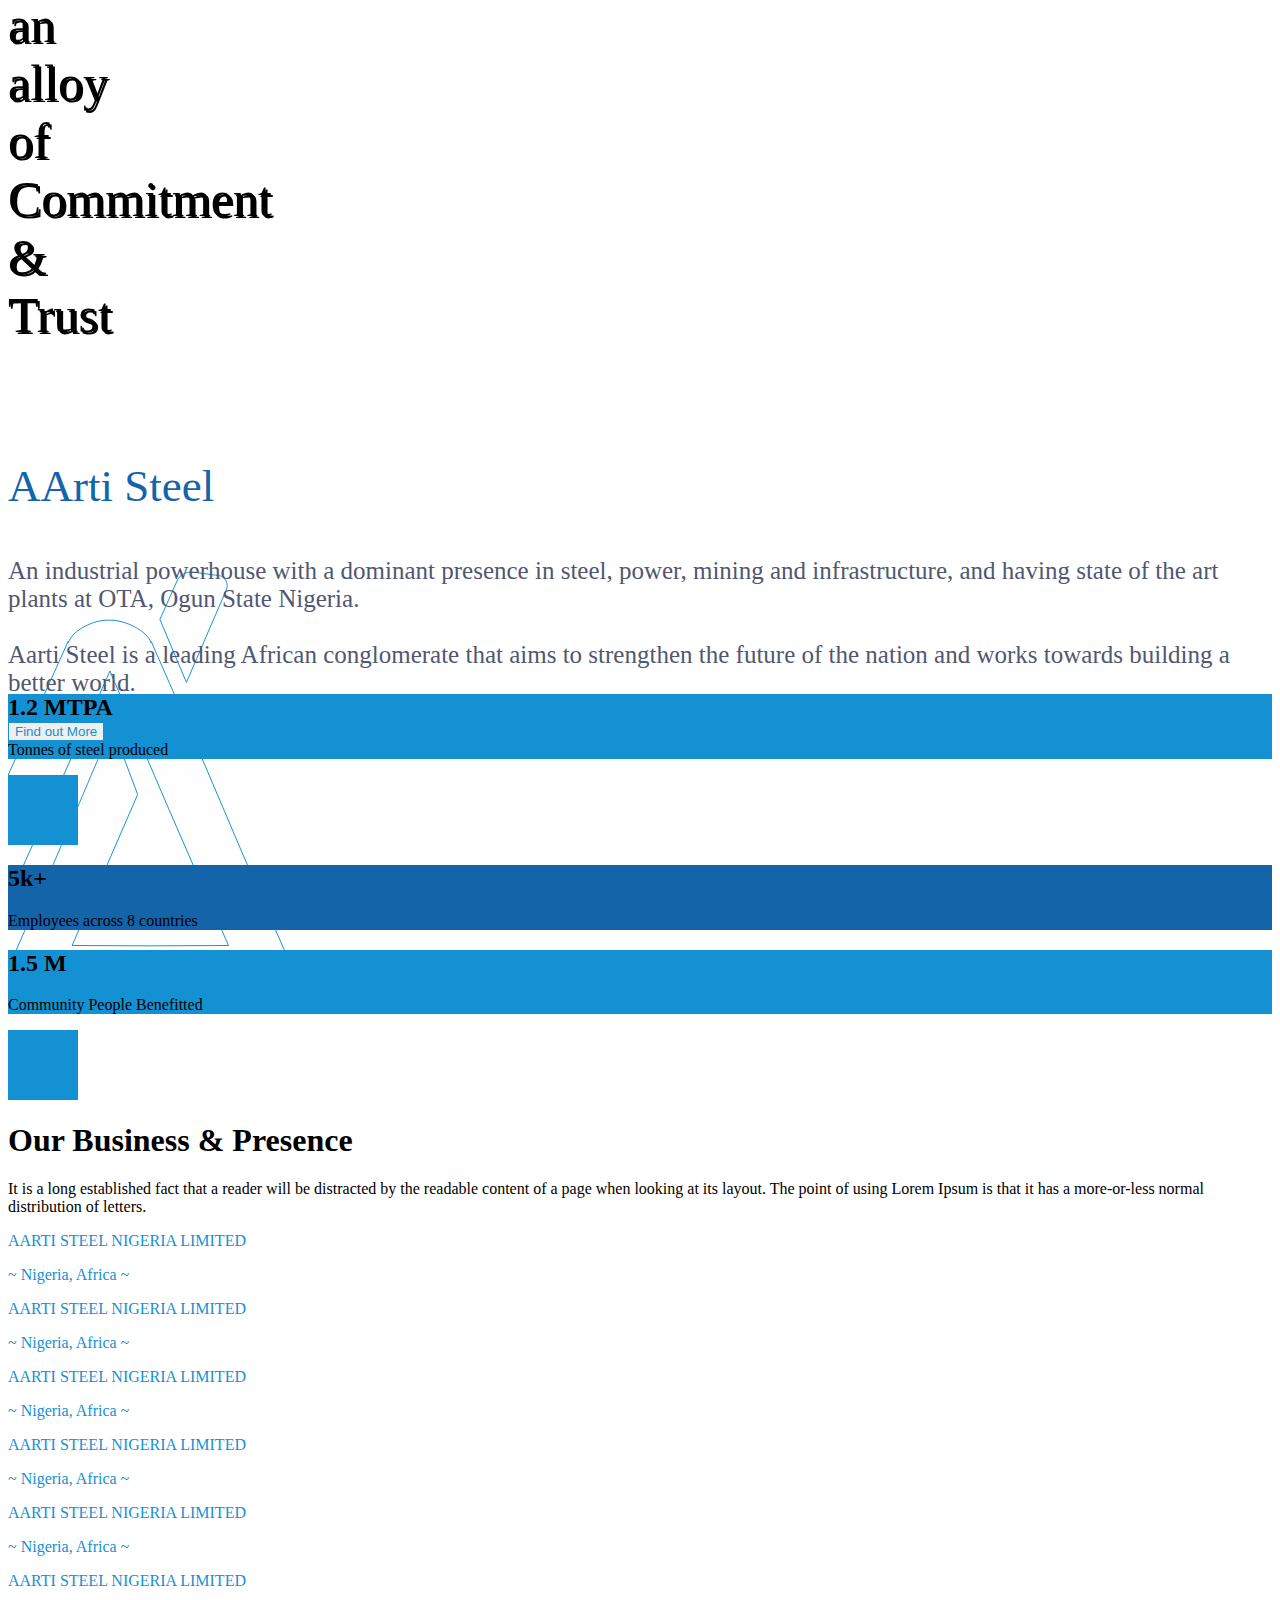
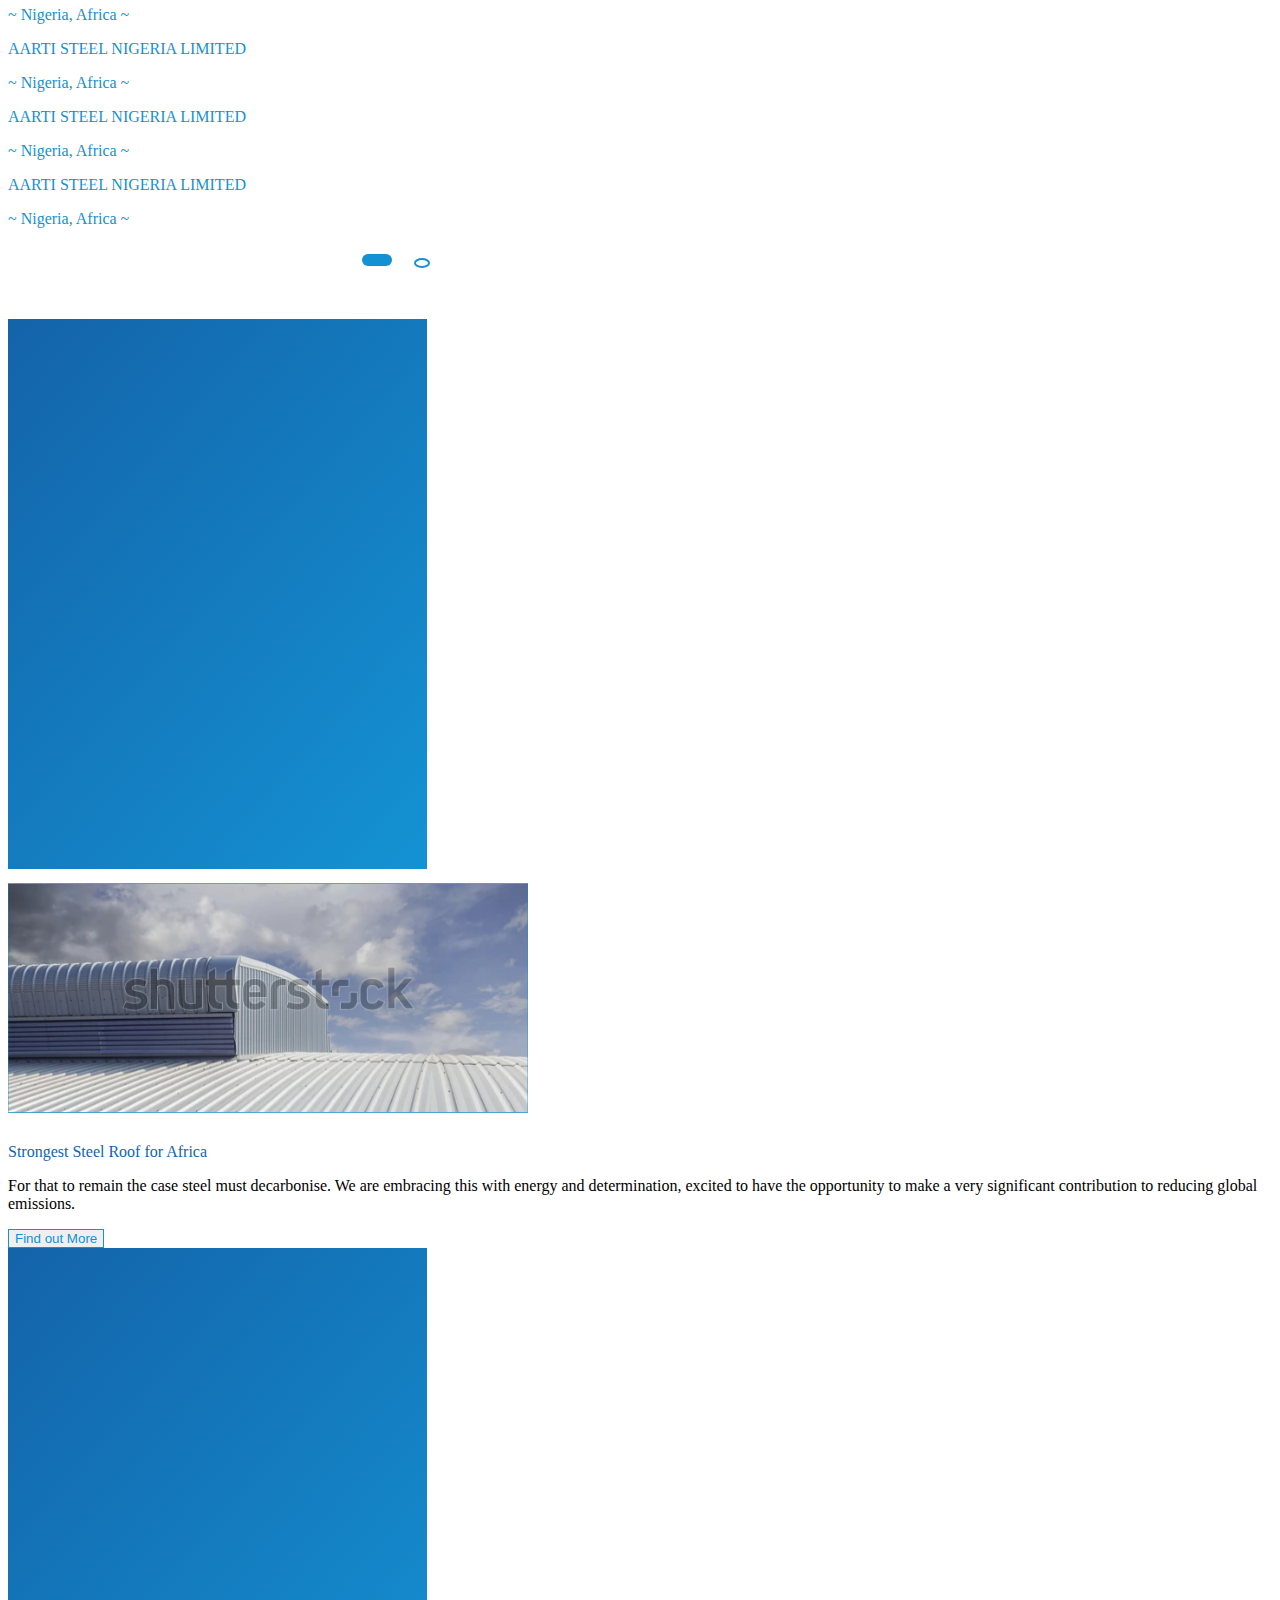
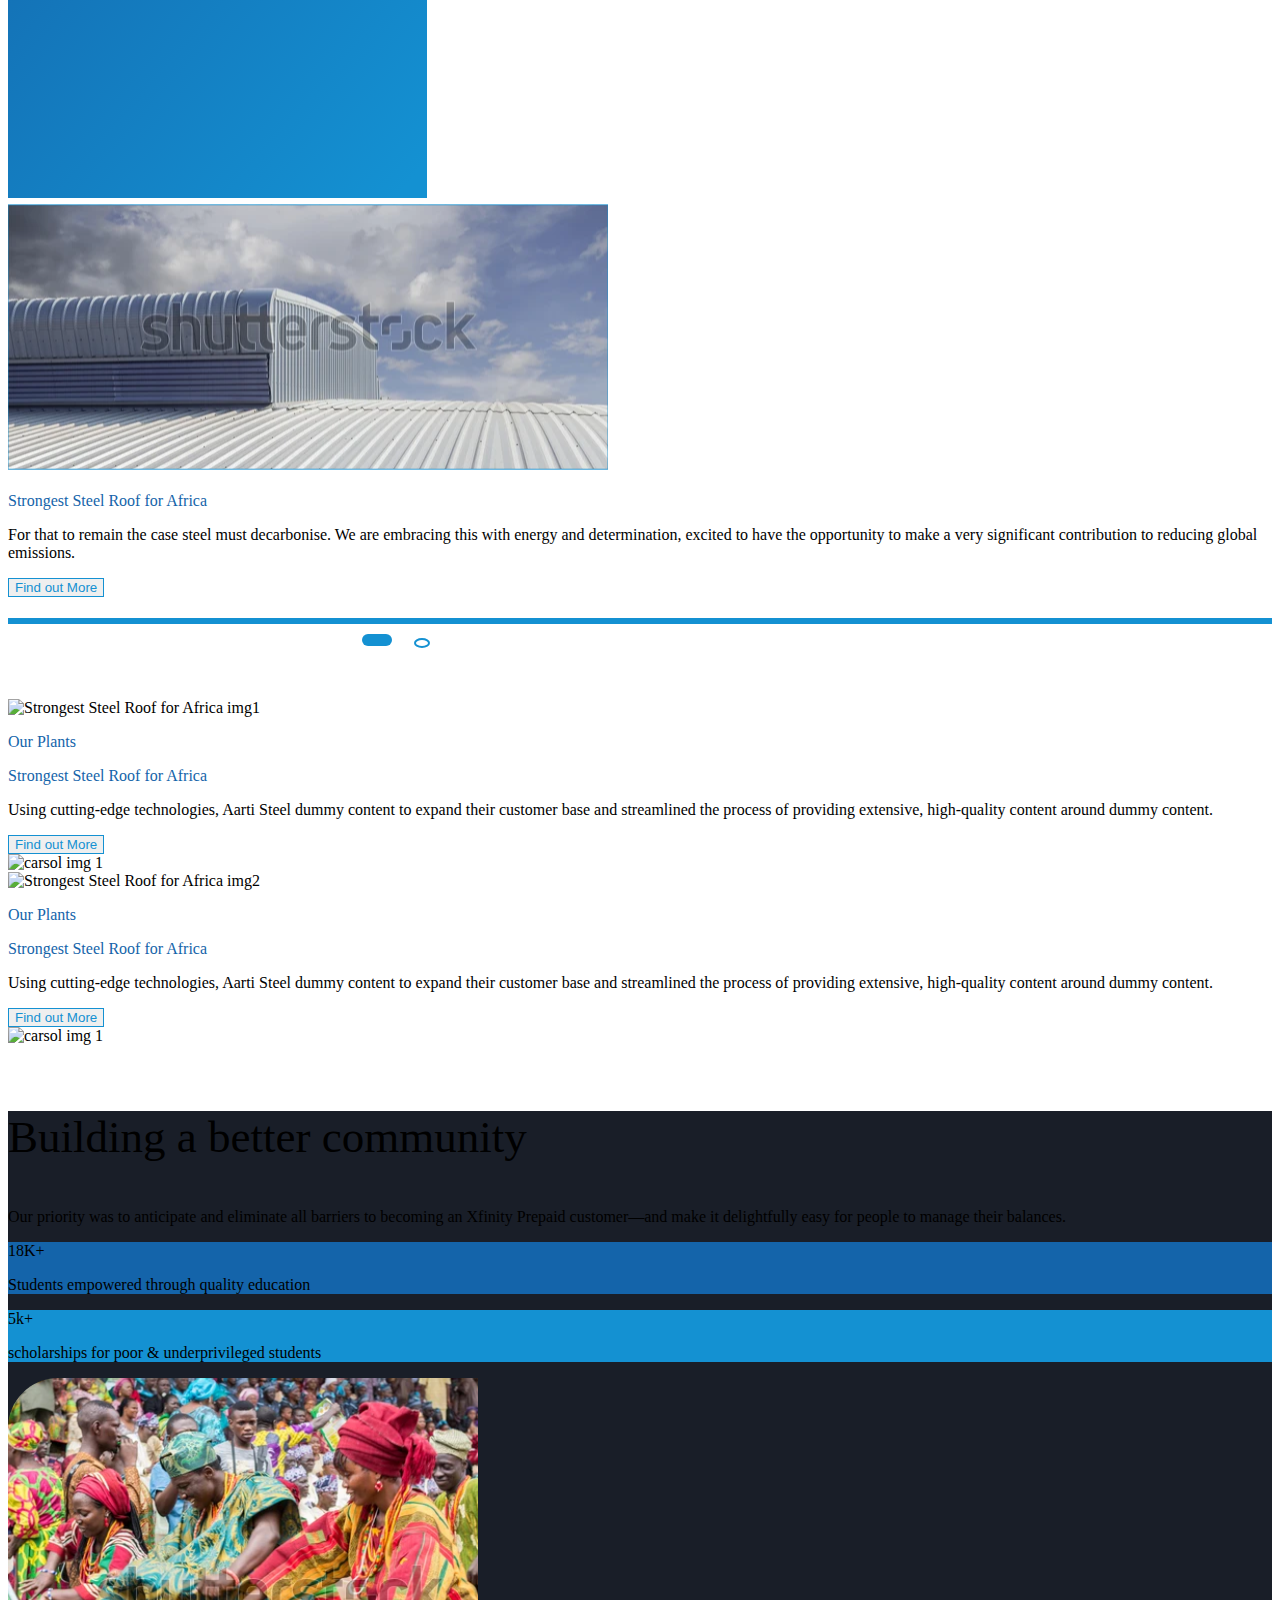
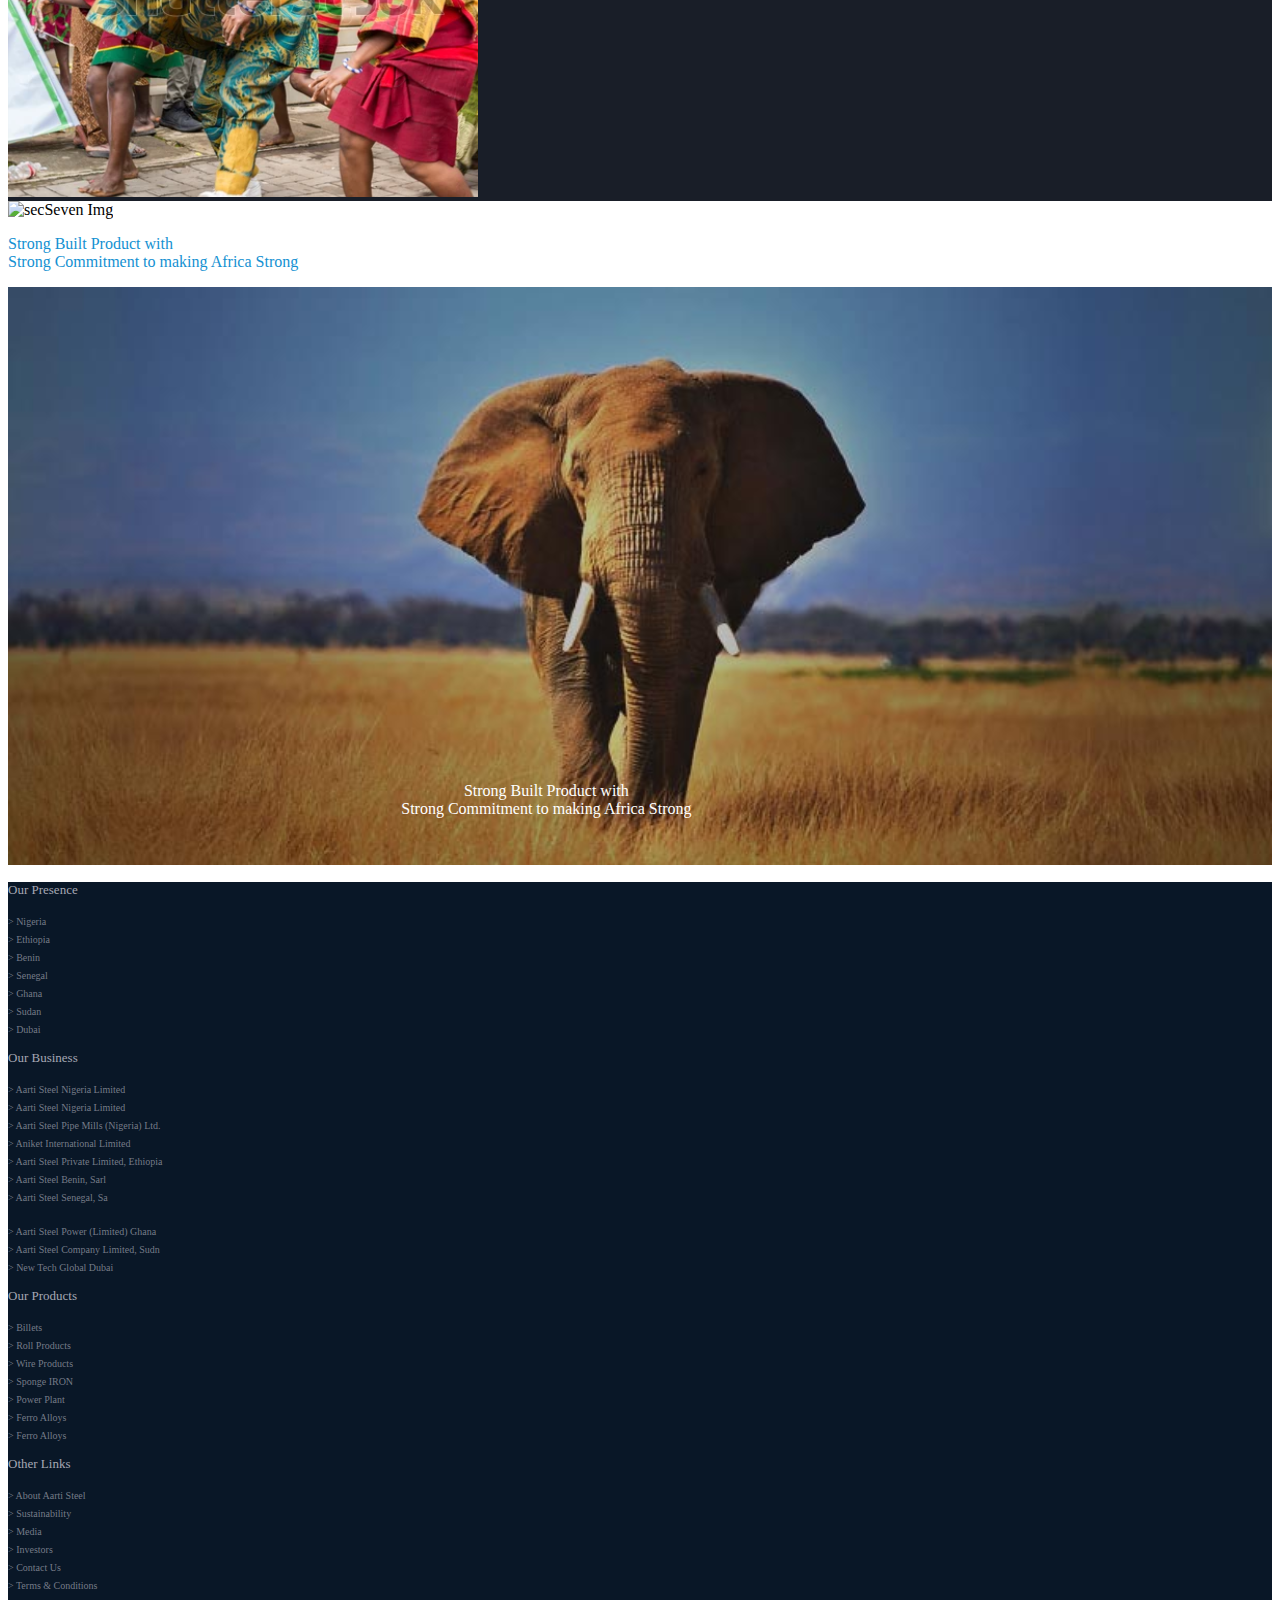
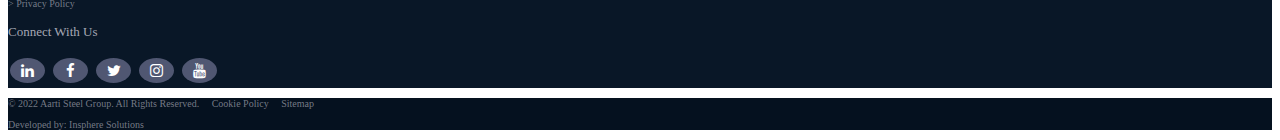
==== commit 868c0439: "changes in style file" ====
--- a/arti_steels/index.html
+++ b/arti_steels/index.html
@@ -9,6 +9,15 @@
     <link href="https://cdn.jsdelivr.net/npm/bootstrap@5.0.2/dist/css/bootstrap.min.css" rel="stylesheet" integrity="sha384-EVSTQN3/azprG1Anm3QDgpJLIm9Nao0Yz1ztcQTwFspd3yD65VohhpuuCOmLASjC" crossorigin="anonymous">
     <script src="https://cdn.jsdelivr.net/npm/@popperjs/core@2.9.2/dist/umd/popper.min.js" integrity="sha384-IQsoLXl5PILFhosVNubq5LC7Qb9DXgDA9i+tQ8Zj3iwWAwPtgFTxbJ8NT4GN1R8p" crossorigin="anonymous"></script>
     <script src="https://cdn.jsdelivr.net/npm/bootstrap@5.0.2/dist/js/bootstrap.min.js" integrity="sha384-cVKIPhGWiC2Al4u+LWgxfKTRIcfu0JTxR+EQDz/bgldoEyl4H0zUF0QKbrJ0EcQF" crossorigin="anonymous"></script>    
+
+
+    <meta name="viewport" content="width=device-width, initial-scale=1">
+<script src="https://kit.fontawesome.com/a076d05399.js" crossorigin="anonymous"></script>
+<!--Get your own code at fontawesome.com--> 
+
+<meta name="viewport" content="width=device-width, initial-scale=1">
+<link rel="stylesheet" href="https://cdnjs.cloudflare.com/ajax/libs/font-awesome/4.7.0/css/font-awesome.min.css">
+
     <title>AARTI STEEL</title>
 
     <link rel="stylesheet" href="style/styling.css">
@@ -594,7 +603,7 @@
      <!-- Footer -->
 
      <div class="container-fluid footerBg"> 
-        <div class="mx-4">
+        <div class="mx-5">
           <div class="row p-4">
             <div class="col-12 col-sm-3 col-md-3 col-lg-2">
               <ul class="no-bullets">
@@ -658,10 +667,11 @@
                 <div class="d-block">
                   <p class="footerHead m-0 mb-2">Connect With Us </p>
                   <div class="d-flex">
-                    <img src="./assets/vectors/linkdIn.svg" class="mx-1" alt="linkdIn.svg">
-                    <img src="./assets/vectors/facebook.svg" class="mx-1" alt="facebook.svg">
-                    <img src="./assets/vectors/tweeter.svg" class="mx-1" alt="tweeter.svg">
-                    <img src="./assets/vectors/insta.svg" class="mx-1" alt="insta.svg">
+                    <a href="#" class="fa fa-linkedin"></a>
+                    <a href="#" class="fa fa-facebook"></a>
+                    <a href="#" class="fa fa-twitter"></a>
+                    <a href="#" class="fa fa-instagram"></a>
+                    <a href="#" class="fa fa-youtube"></a>
                   </div>
                 </div>
               </div>
@@ -678,7 +688,7 @@
 
 <div class="container-fluid copyright">
 
-  <div class="row mx-4 pt-3">
+  <div class="row mx-5 pt-3">
     <div class="col-sm-6">
       <p class="footer">© 2022 Aarti Steel Group. All Rights Reserved. &nbsp; &nbsp; Cookie Policy
         &nbsp; &nbsp; Sitemap 
@@ -694,5 +704,9 @@
 
 <!-- end copyright -->
 
+
+
+
+
   </body>
 </html>--- a/arti_steels/style/styling.css
+++ b/arti_steels/style/styling.css
@@ -278,7 +278,7 @@
 
 .footer{
     color: rgba(166, 168, 180, 0.7);
-    font-size: 11px;
+    font-size: 10px;
 }
 
 .footerHead{
@@ -297,8 +297,47 @@
     background-color: #05111F;
 }
 
-
-
+.fa {
+    padding: 5px 5px;
+    font-size: 15px;
+    width: 25px;
+    text-align: center;
+    text-decoration: none;
+    margin: 5px 2px;
+    border-radius: 100%;
+  }
+
+  .fa:hover {
+    opacity: 0.7;
+}
+
+.fa-facebook {
+    background: #505772;
+    color: white;
+  }
+
+
+  .fa-twitter {
+    background: #505772;
+    color: white;
+  }
+
+  
+.fa-linkedin {
+    background: #505772;
+    color: white;
+  }
+
+  
+  .fa-youtube {
+    background: #505772;
+    color: white;
+  }
+  
+  .fa-instagram {
+    background: #505772;
+    color: white;
+  }
 
 @media (max-width: 575.98px) { 
     /* .herosHeading {
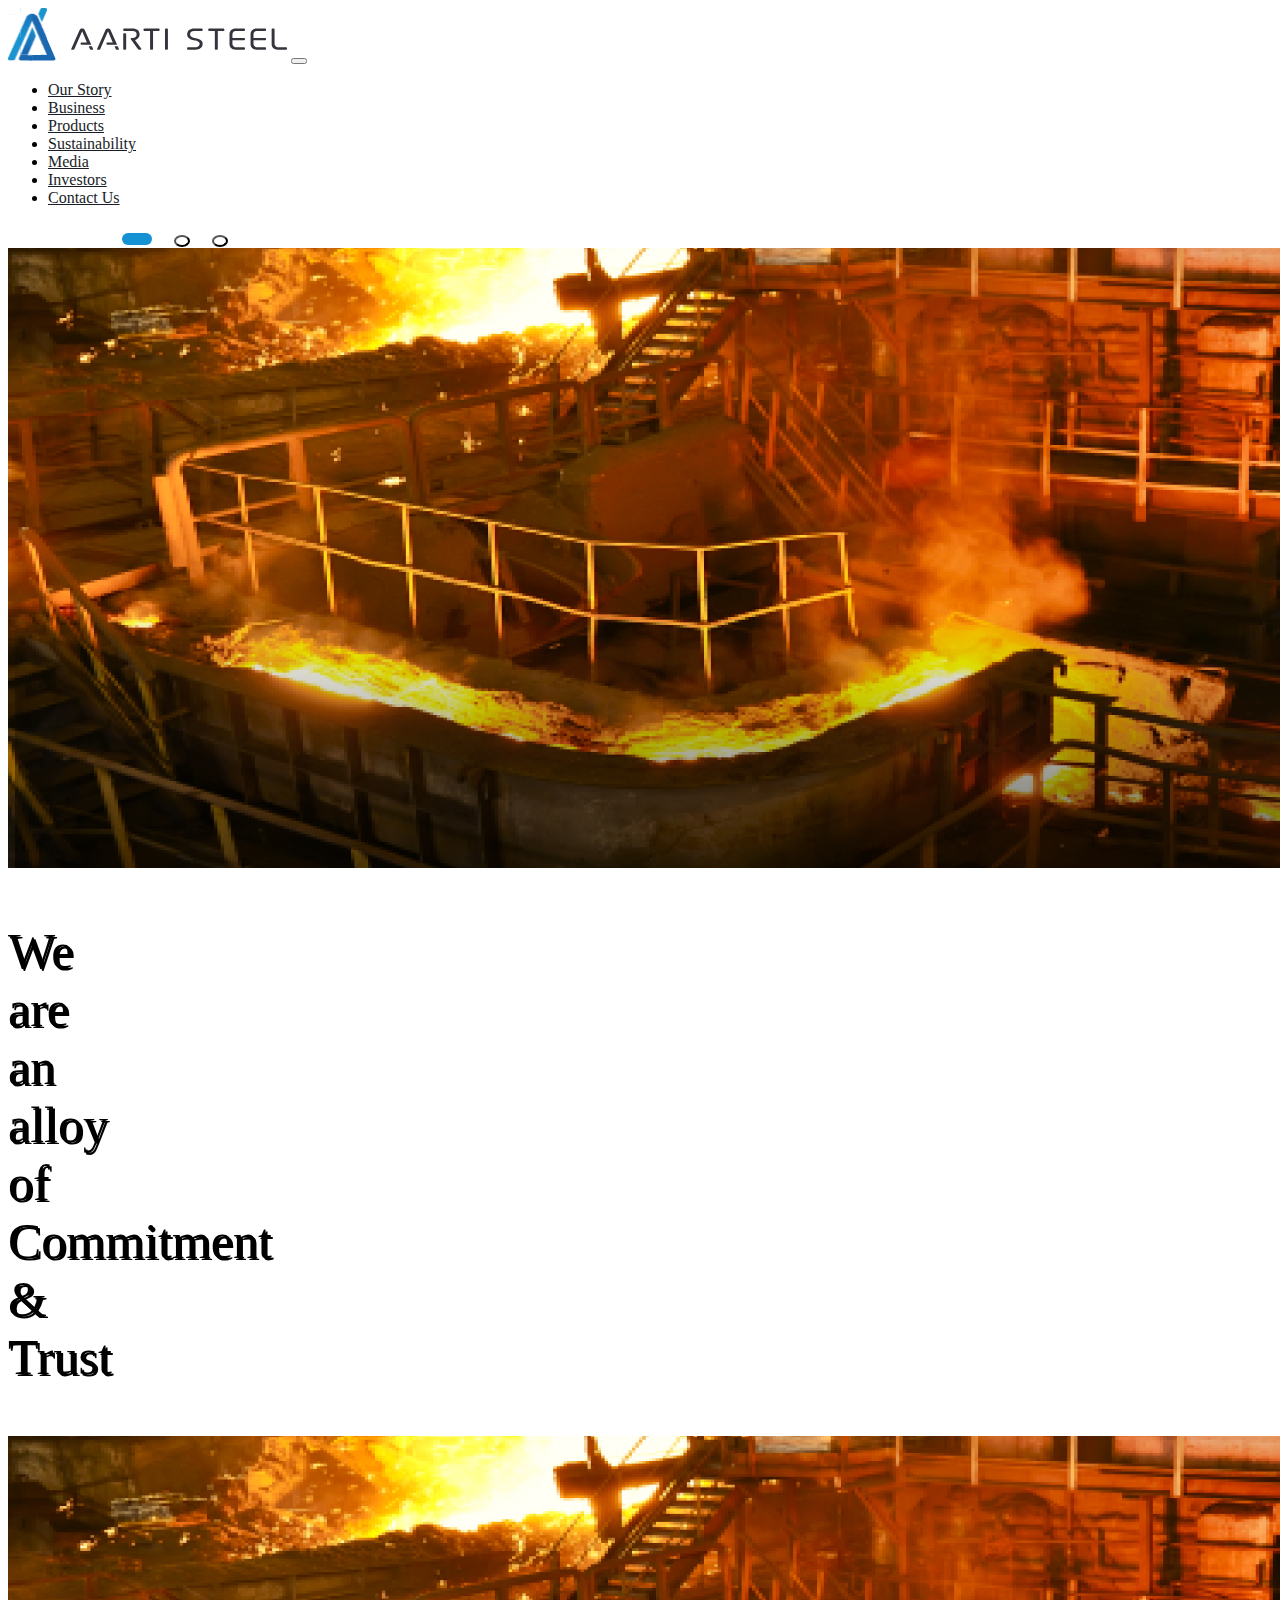
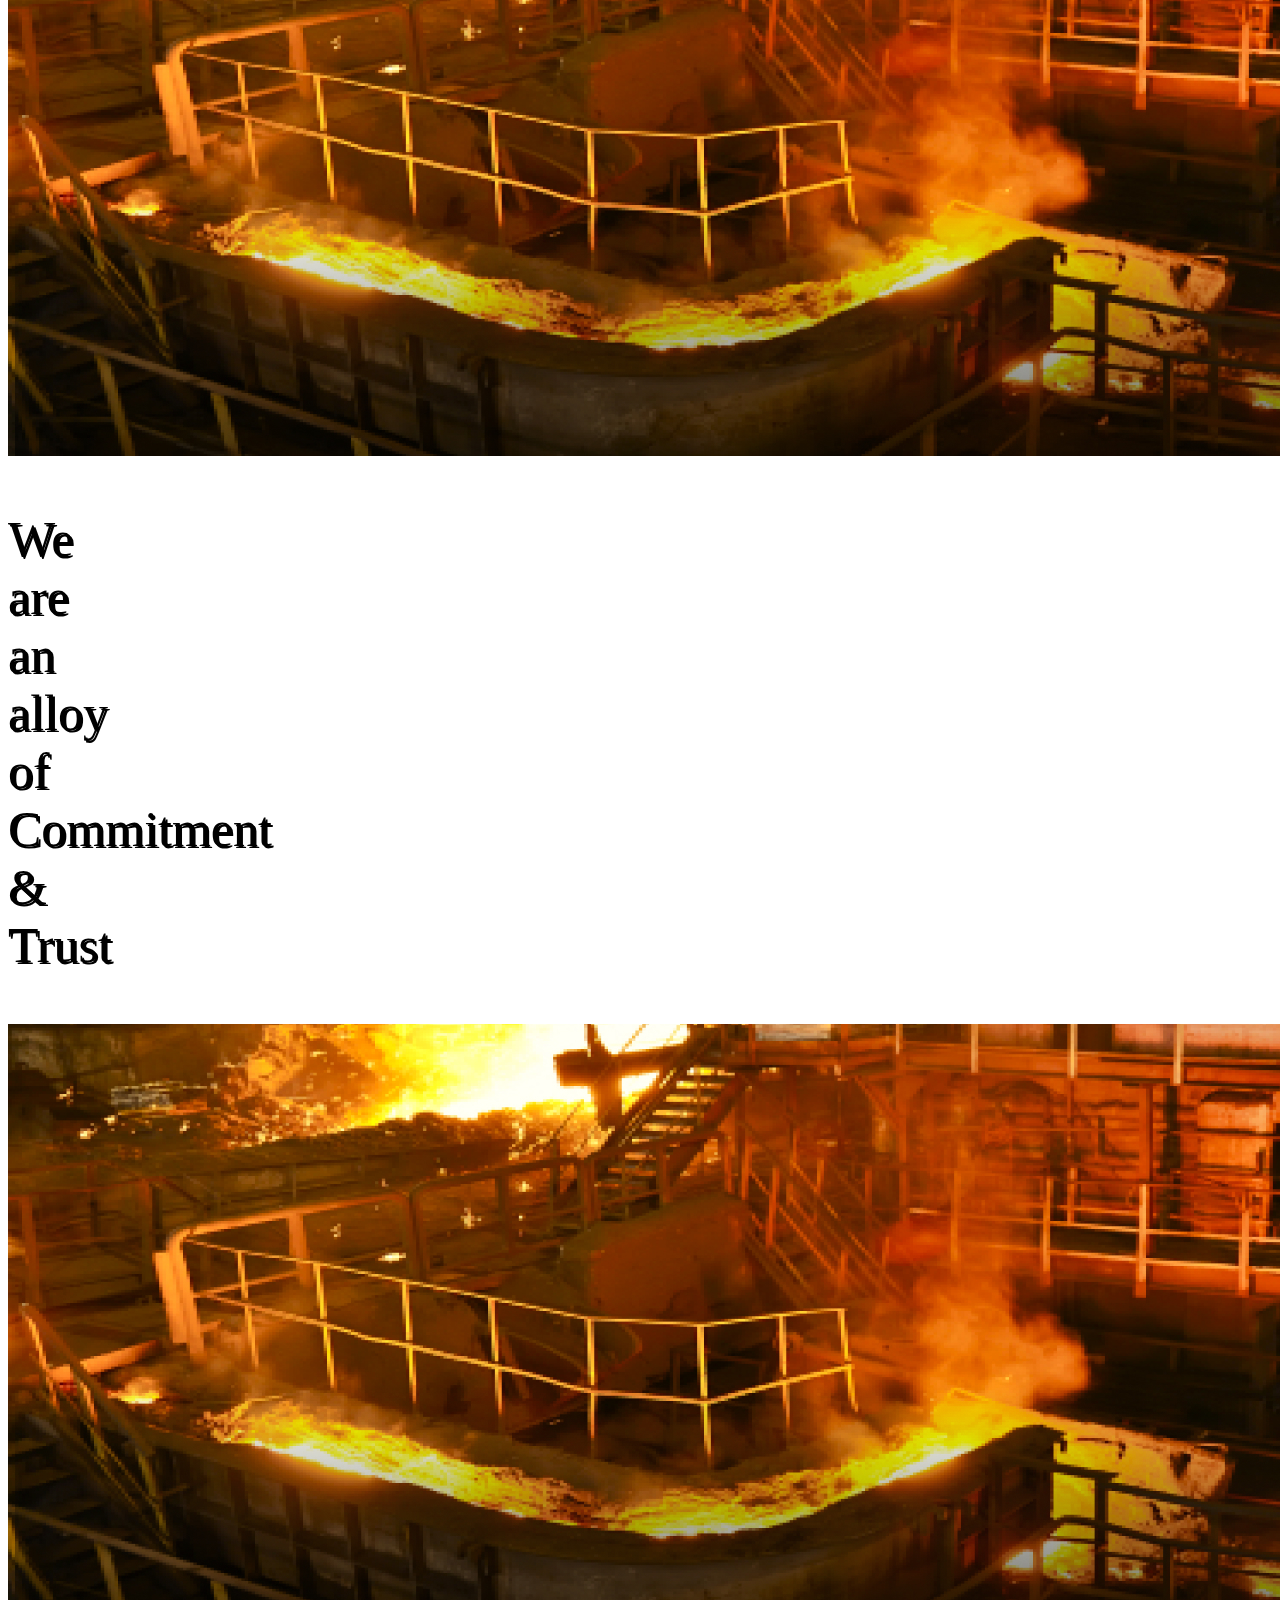
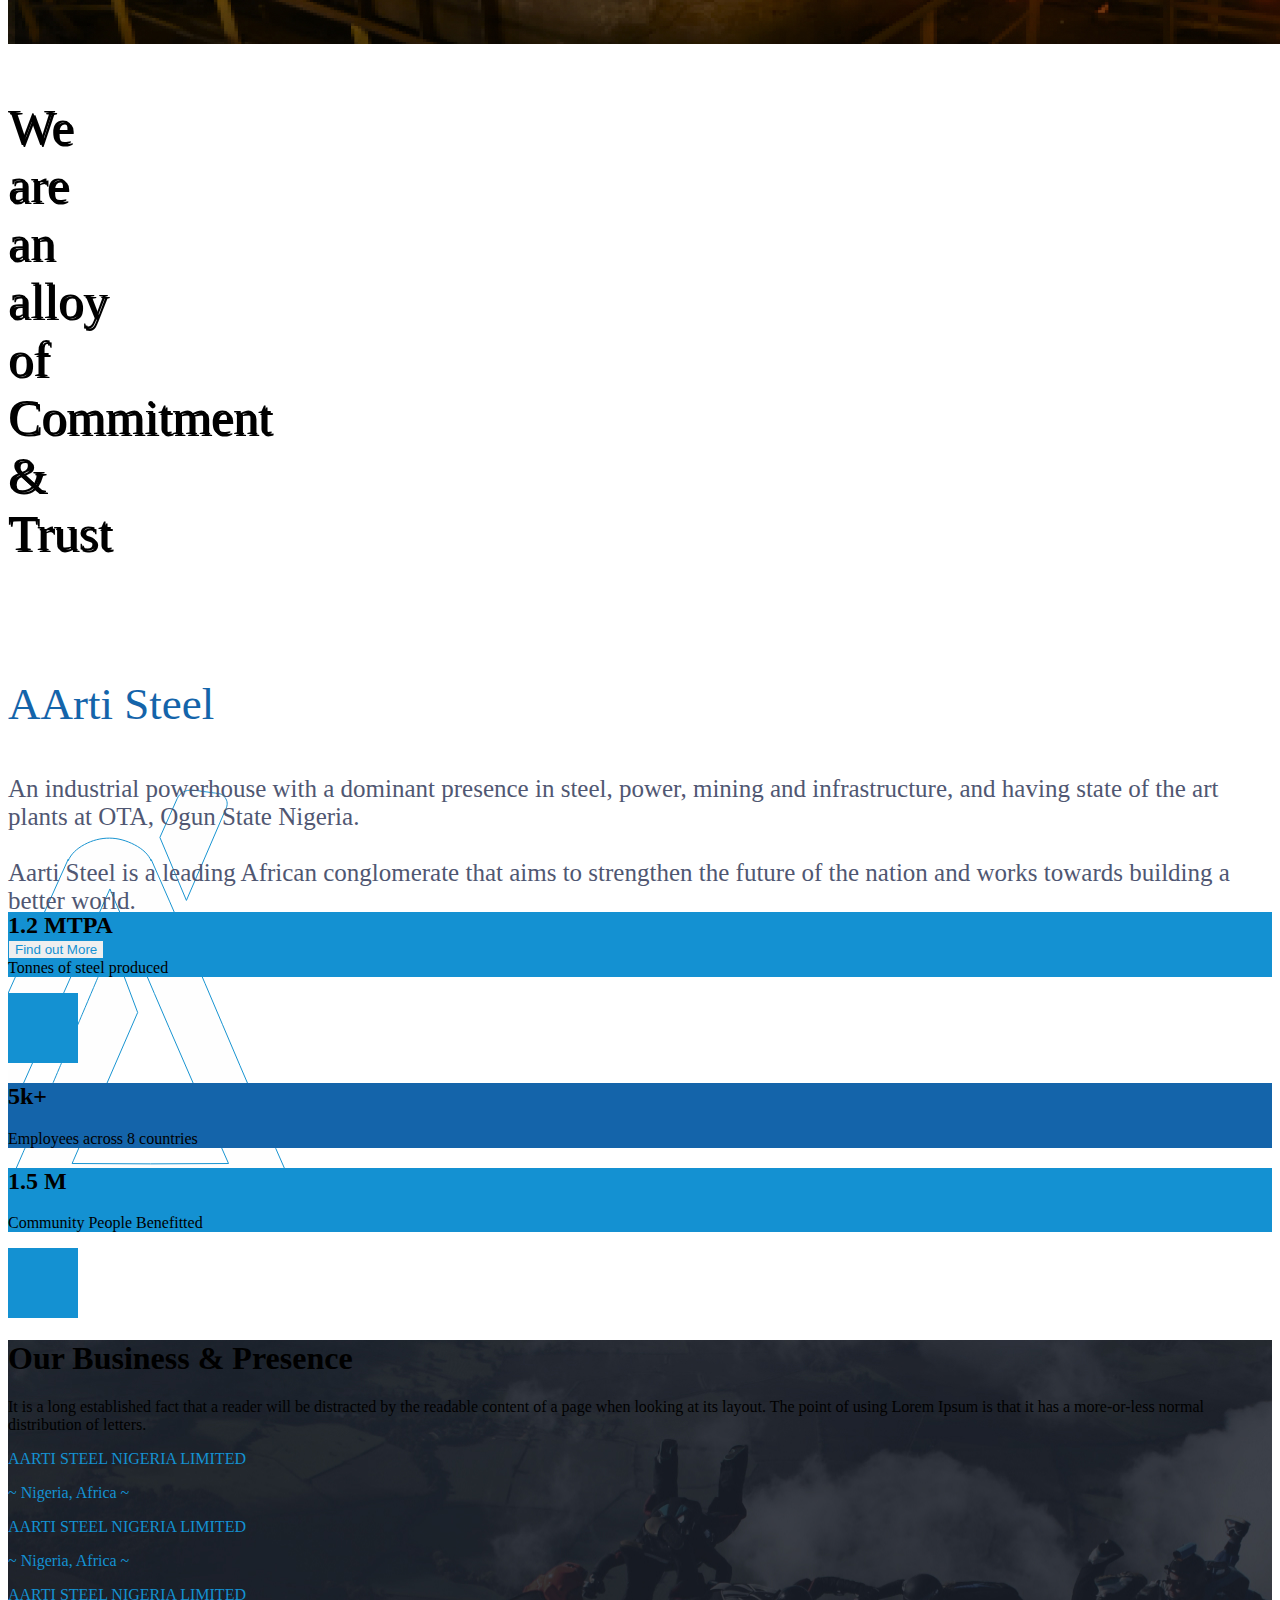
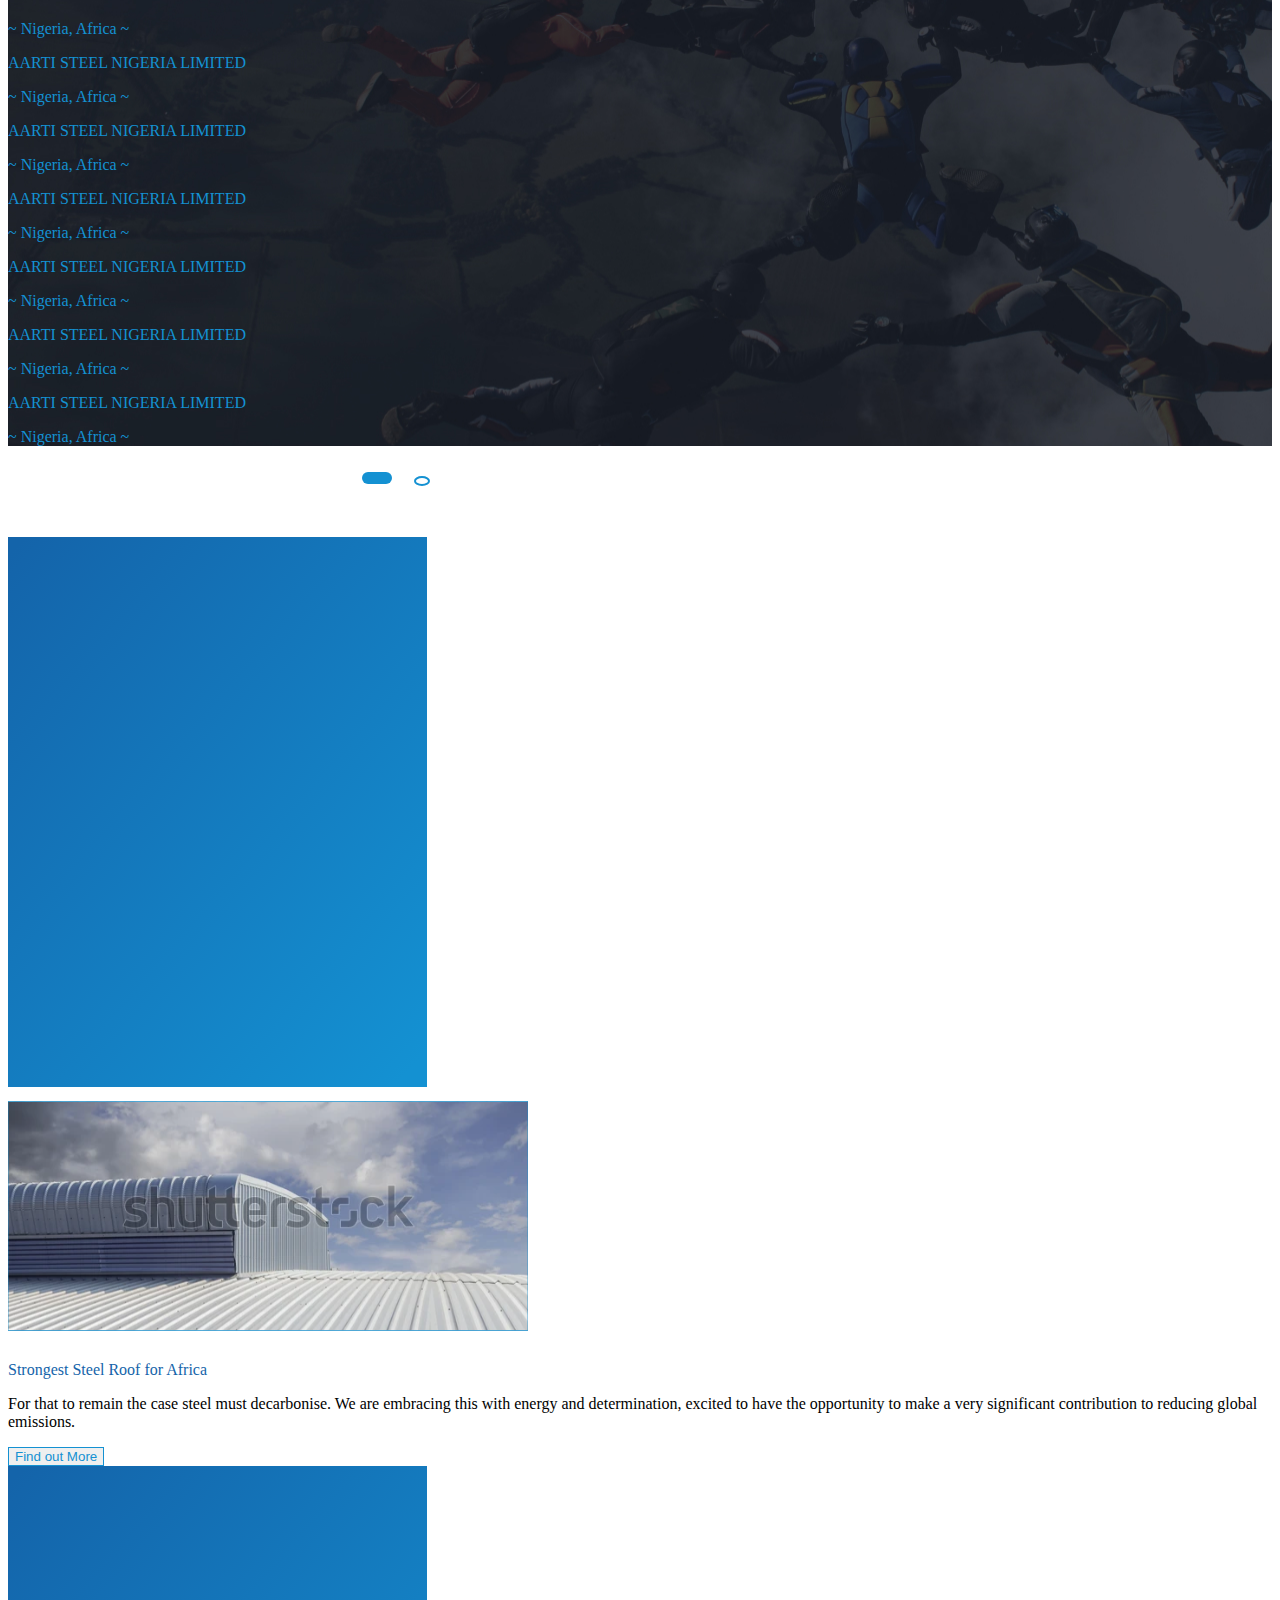
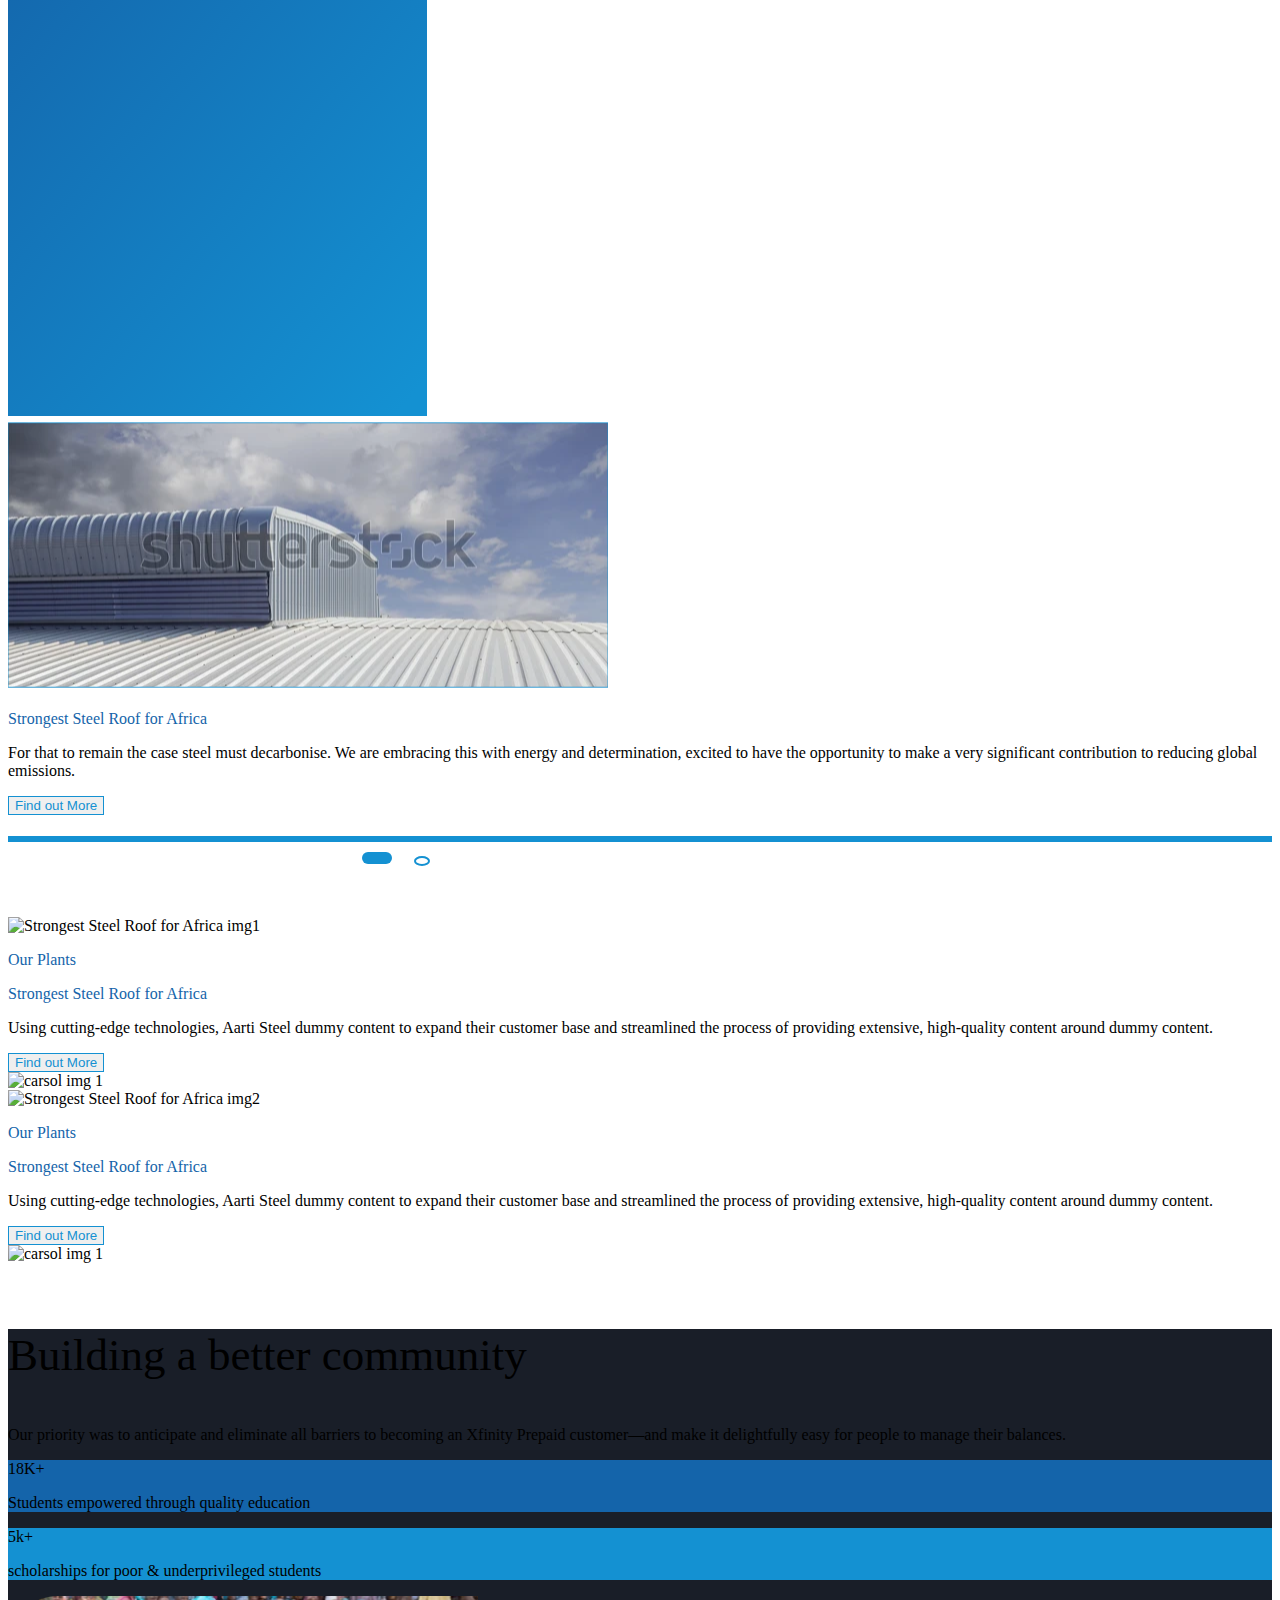
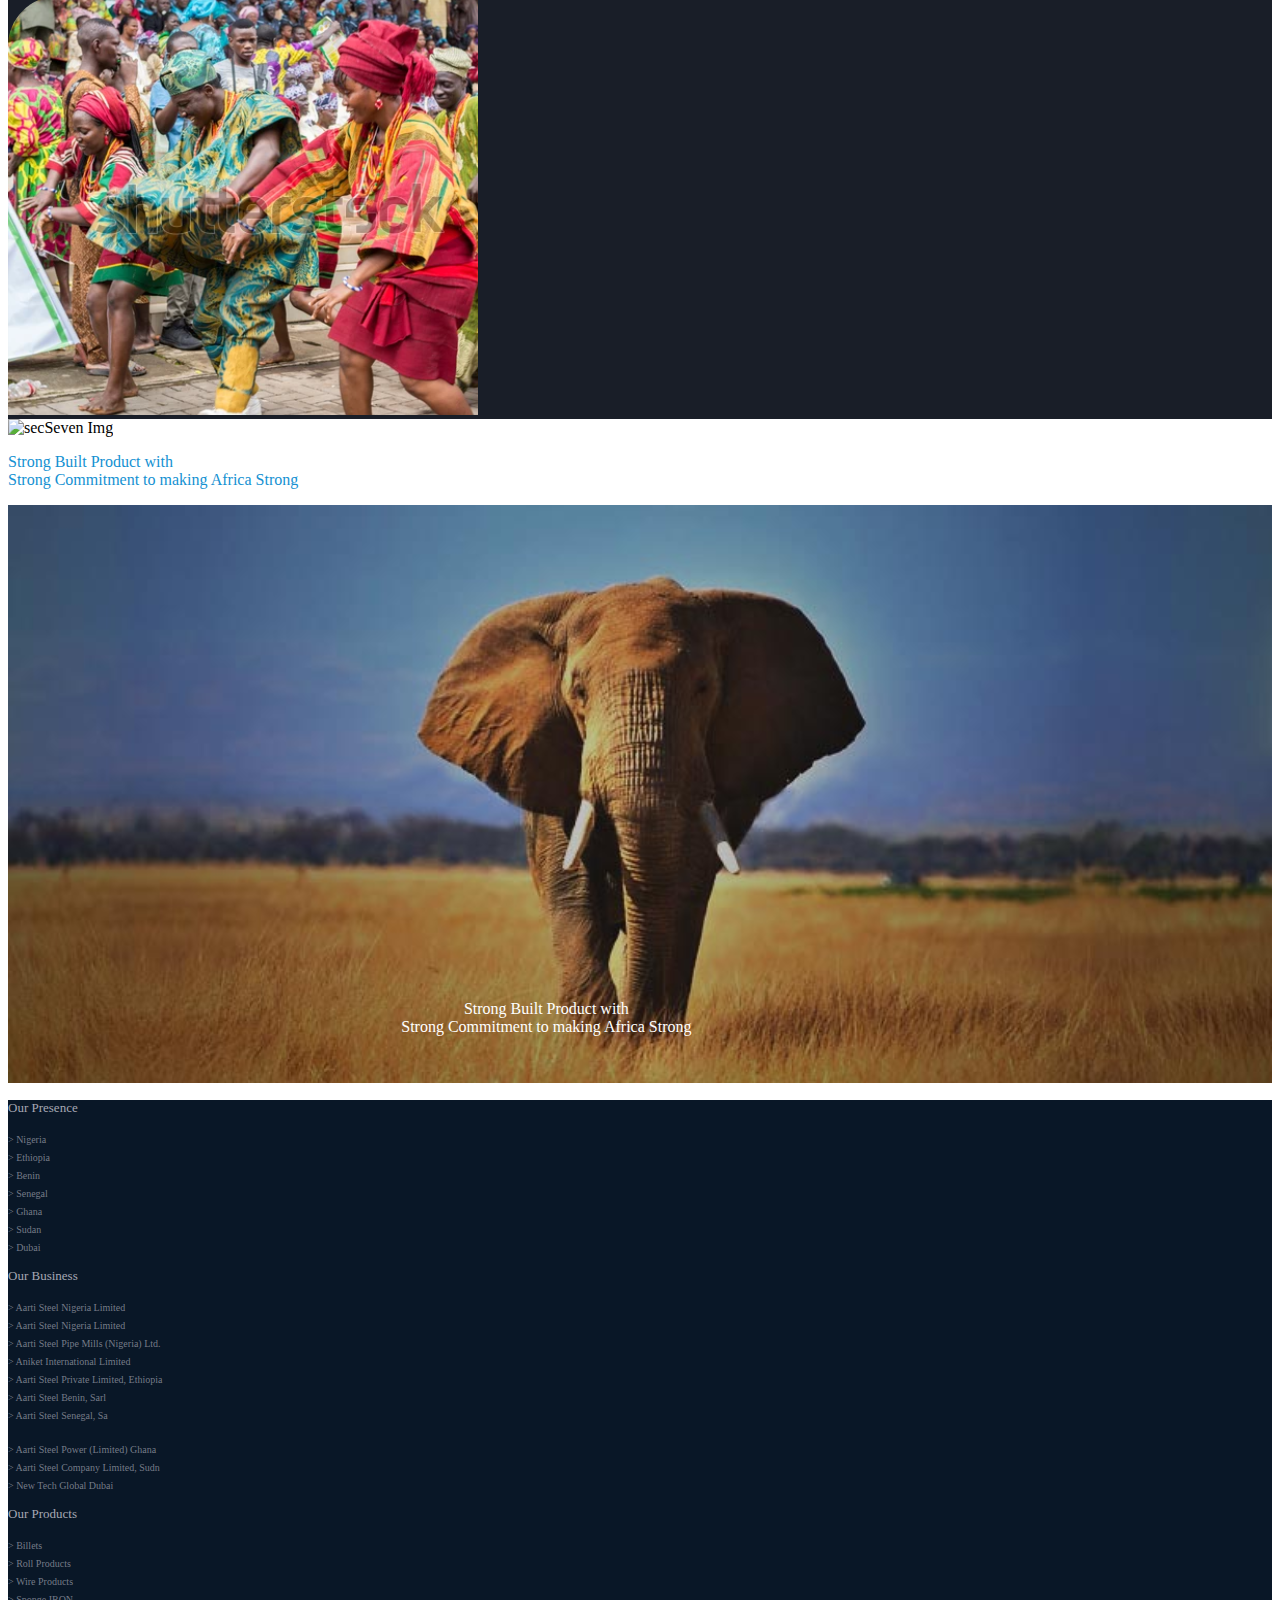
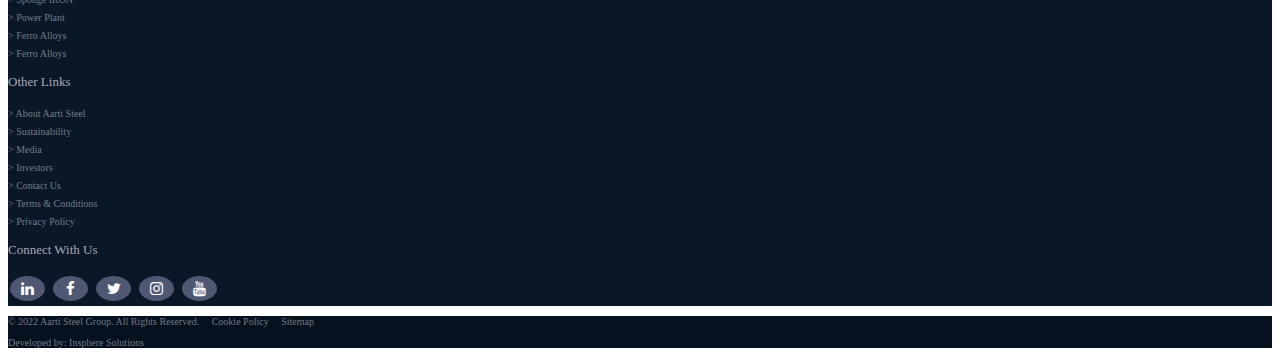
==== commit e150d4aa: "changes in bg img" ====
--- a/arti_steels/index.html
+++ b/arti_steels/index.html
@@ -87,7 +87,7 @@
         </div>
         <div class="carousel-inner">
           <div class="carousel-item active">
-            <img src="./assets/vectors/heros_sec_slider_img.svg" class="d-block w-100" alt="...">
+            <img src="./assets/img/heros_sec_slider_img.jpg" class="d-block w-100" alt="...">
             <div class="carousel-caption d-none d-md-block">
               <p class="herosHeading fw-bold lh-1 px-5
               d-flex justify-content-start text-uppercase" 
@@ -97,7 +97,7 @@
             </div>
           </div>
           <div class="carousel-item">
-            <img src="./assets/img/heros section img.jpg" class="d-block w-100" alt="...">
+            <img src="./assets/img/heros_sec_slider_img.jpg" class="d-block w-100" alt="...">
             <div class="carousel-caption d-none d-md-block">
               <p class="herosHeading fw-bold lh-1 px-5
               d-flex justify-content-start text-uppercase">
@@ -106,7 +106,7 @@
               </div>
           </div>
           <div class="carousel-item">
-            <img src="./assets/img/heros section img.jpg" class="d-block w-100" alt="...">
+            <img src="./assets/img/heros_sec_slider_img.jpg" class="d-block w-100" alt="...">
             <div class="carousel-caption d-none d-md-block">
               <p class="herosHeading fw-bold lh-1 px-5
               d-flex justify-content-start text-uppercase">
--- a/arti_steels/style/styling.css
+++ b/arti_steels/style/styling.css
@@ -163,7 +163,7 @@
 
 
 .secThree{
-    background-image: url("../assets/vectors/sec_three_bg_img.svg");
+    background-image: url("../assets/img/sec_three_bg_img.jpg");
 }
 
 .secThreeCards{
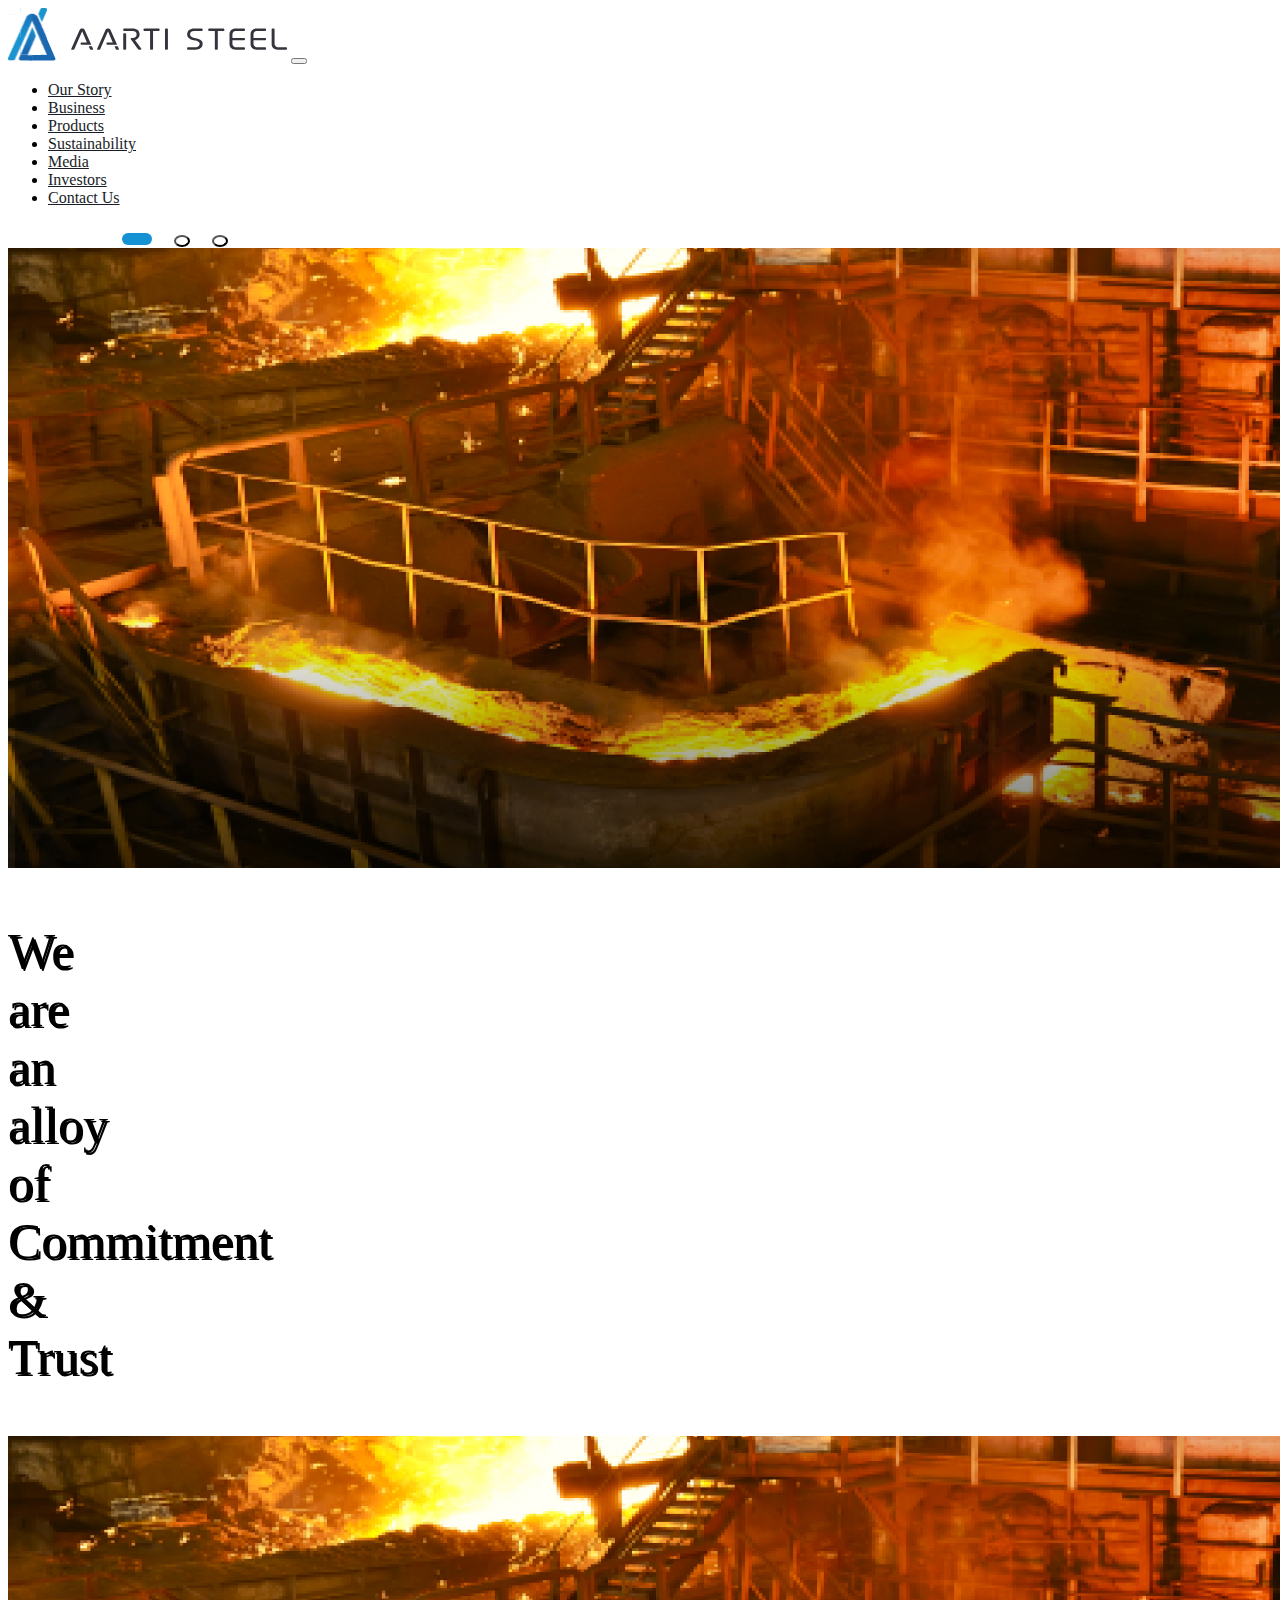
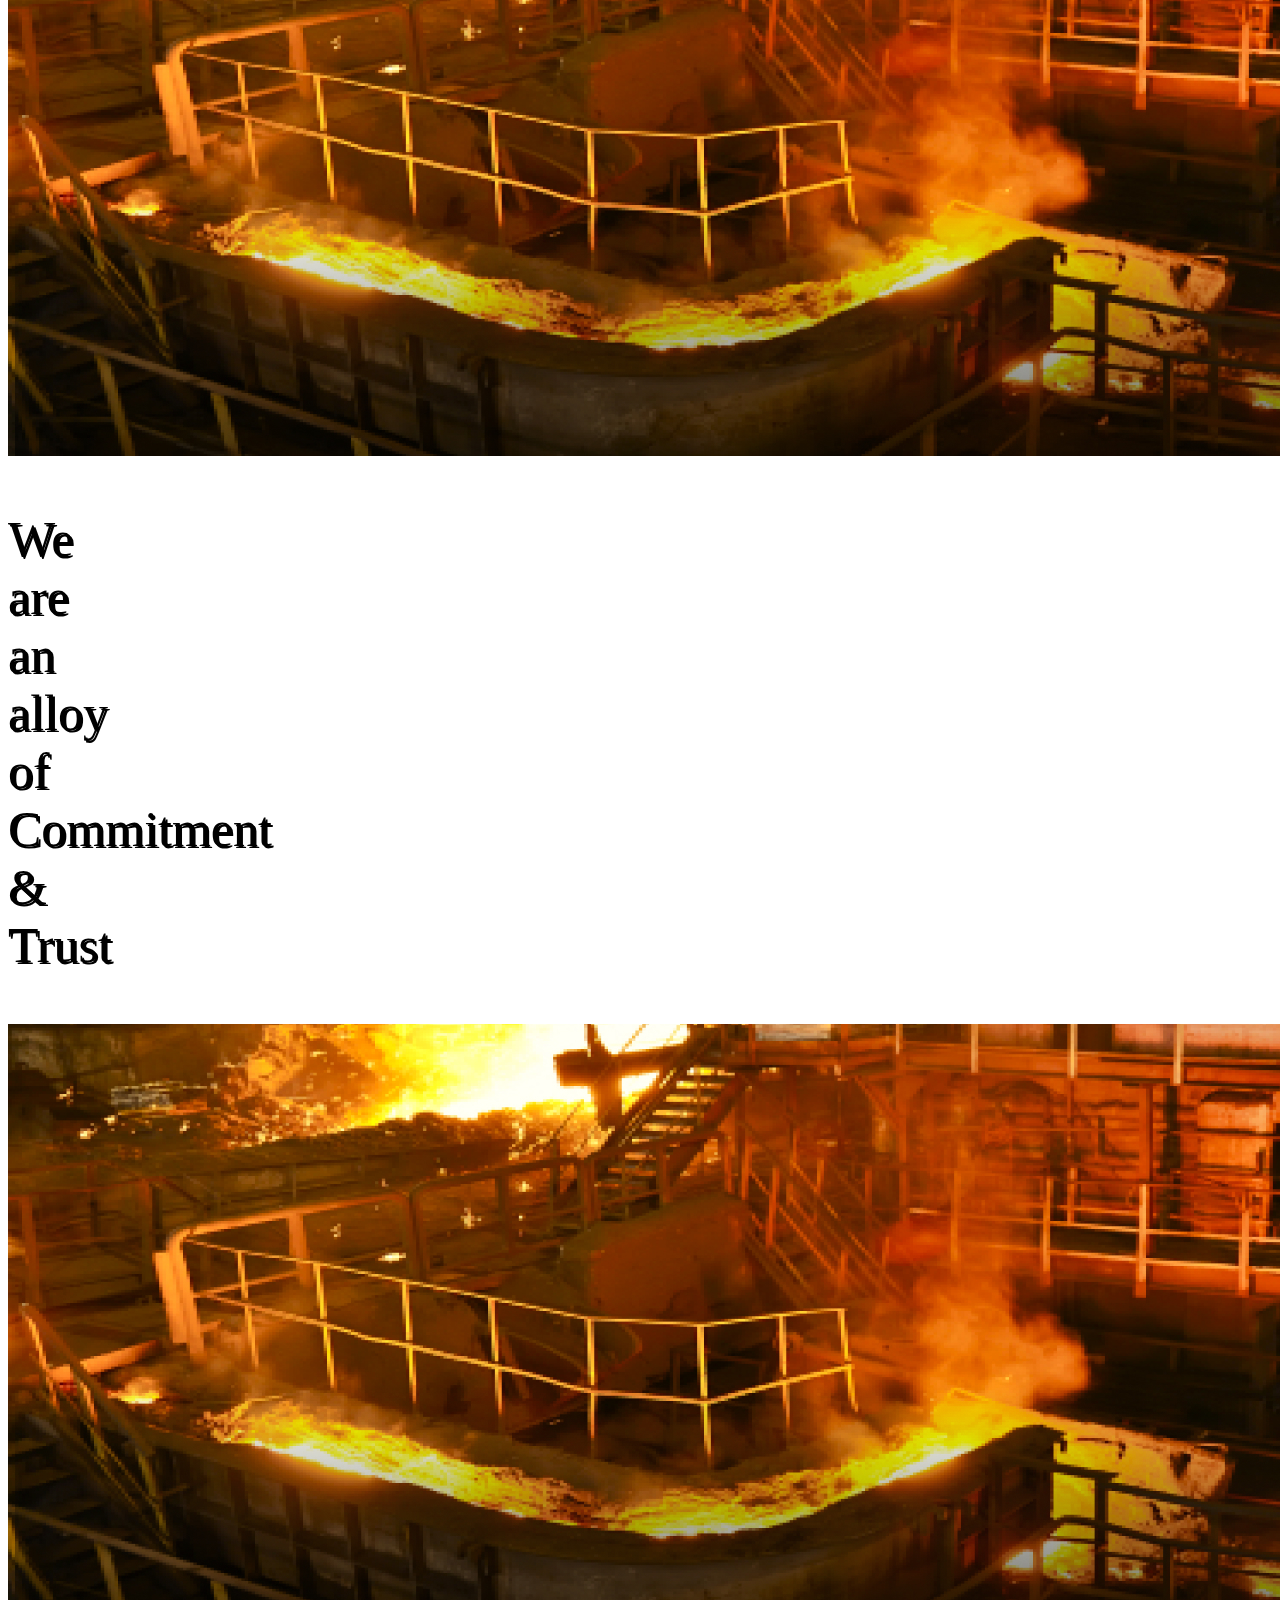
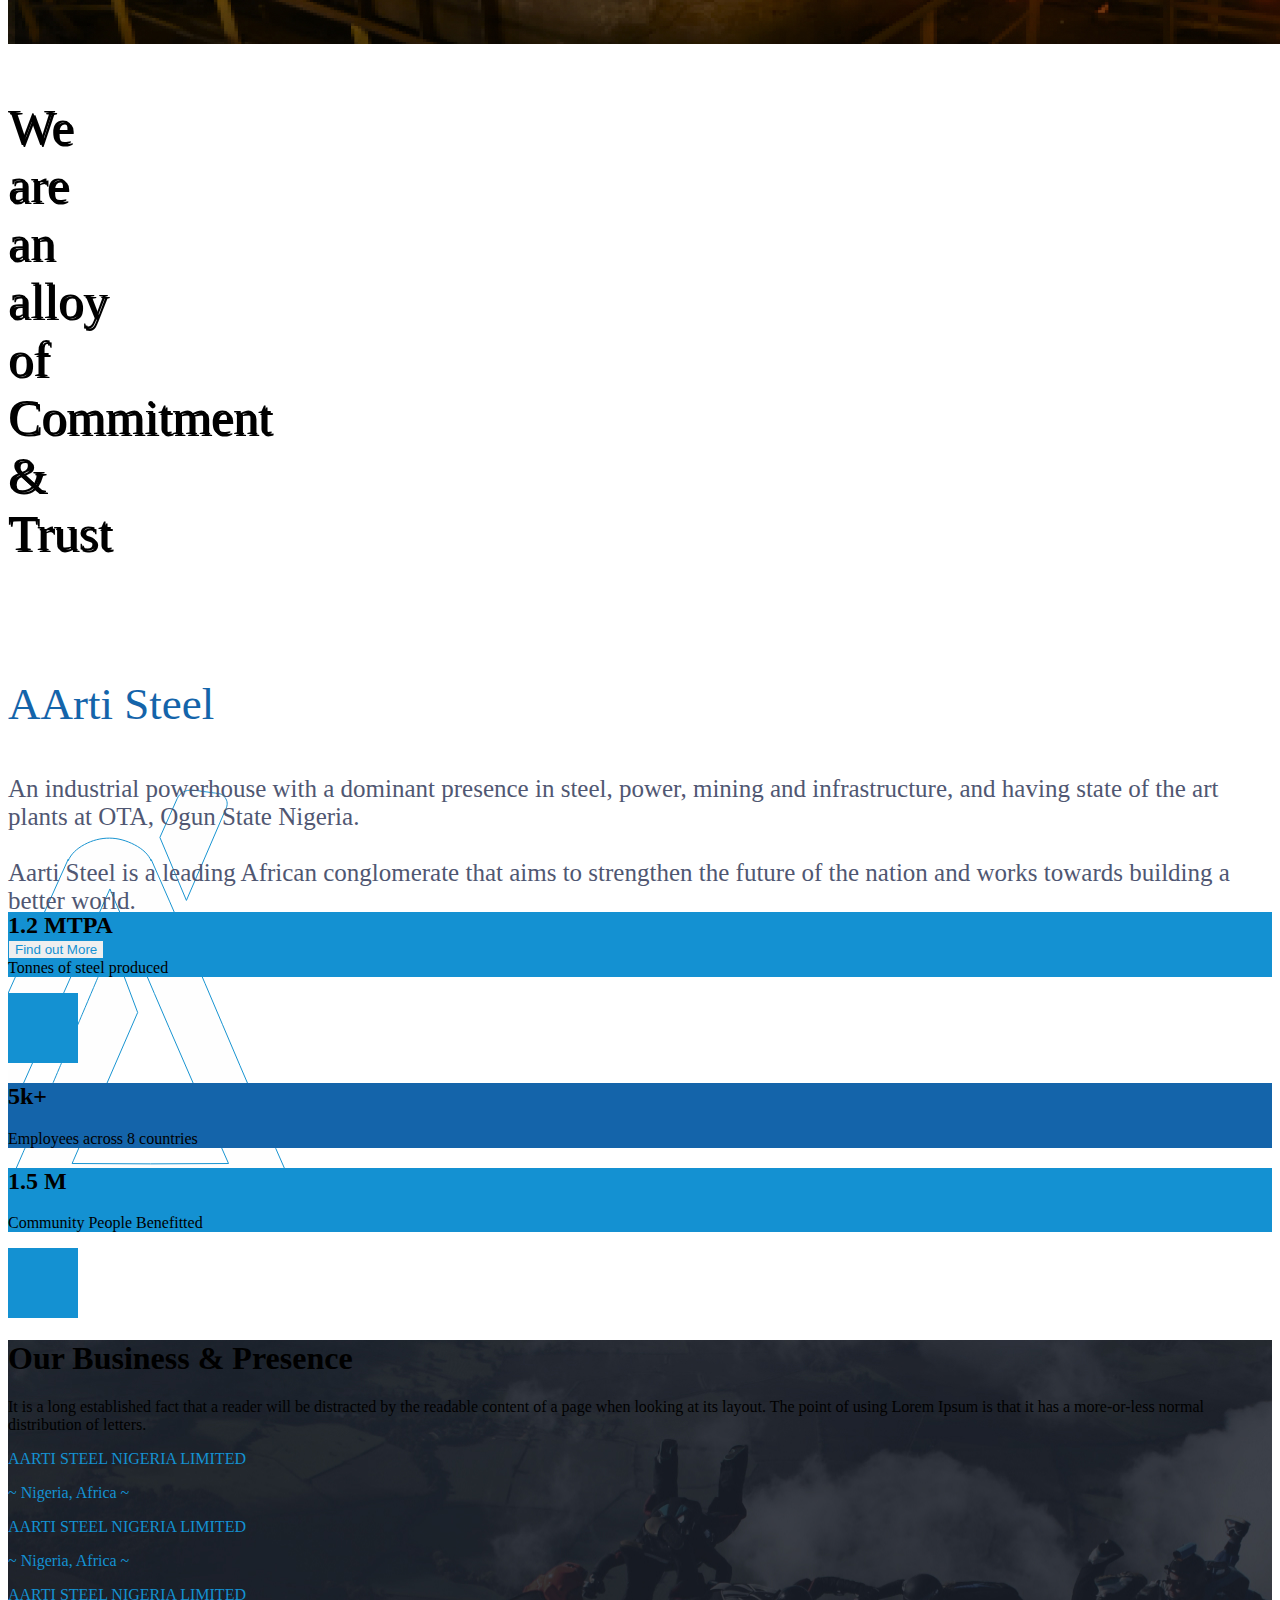
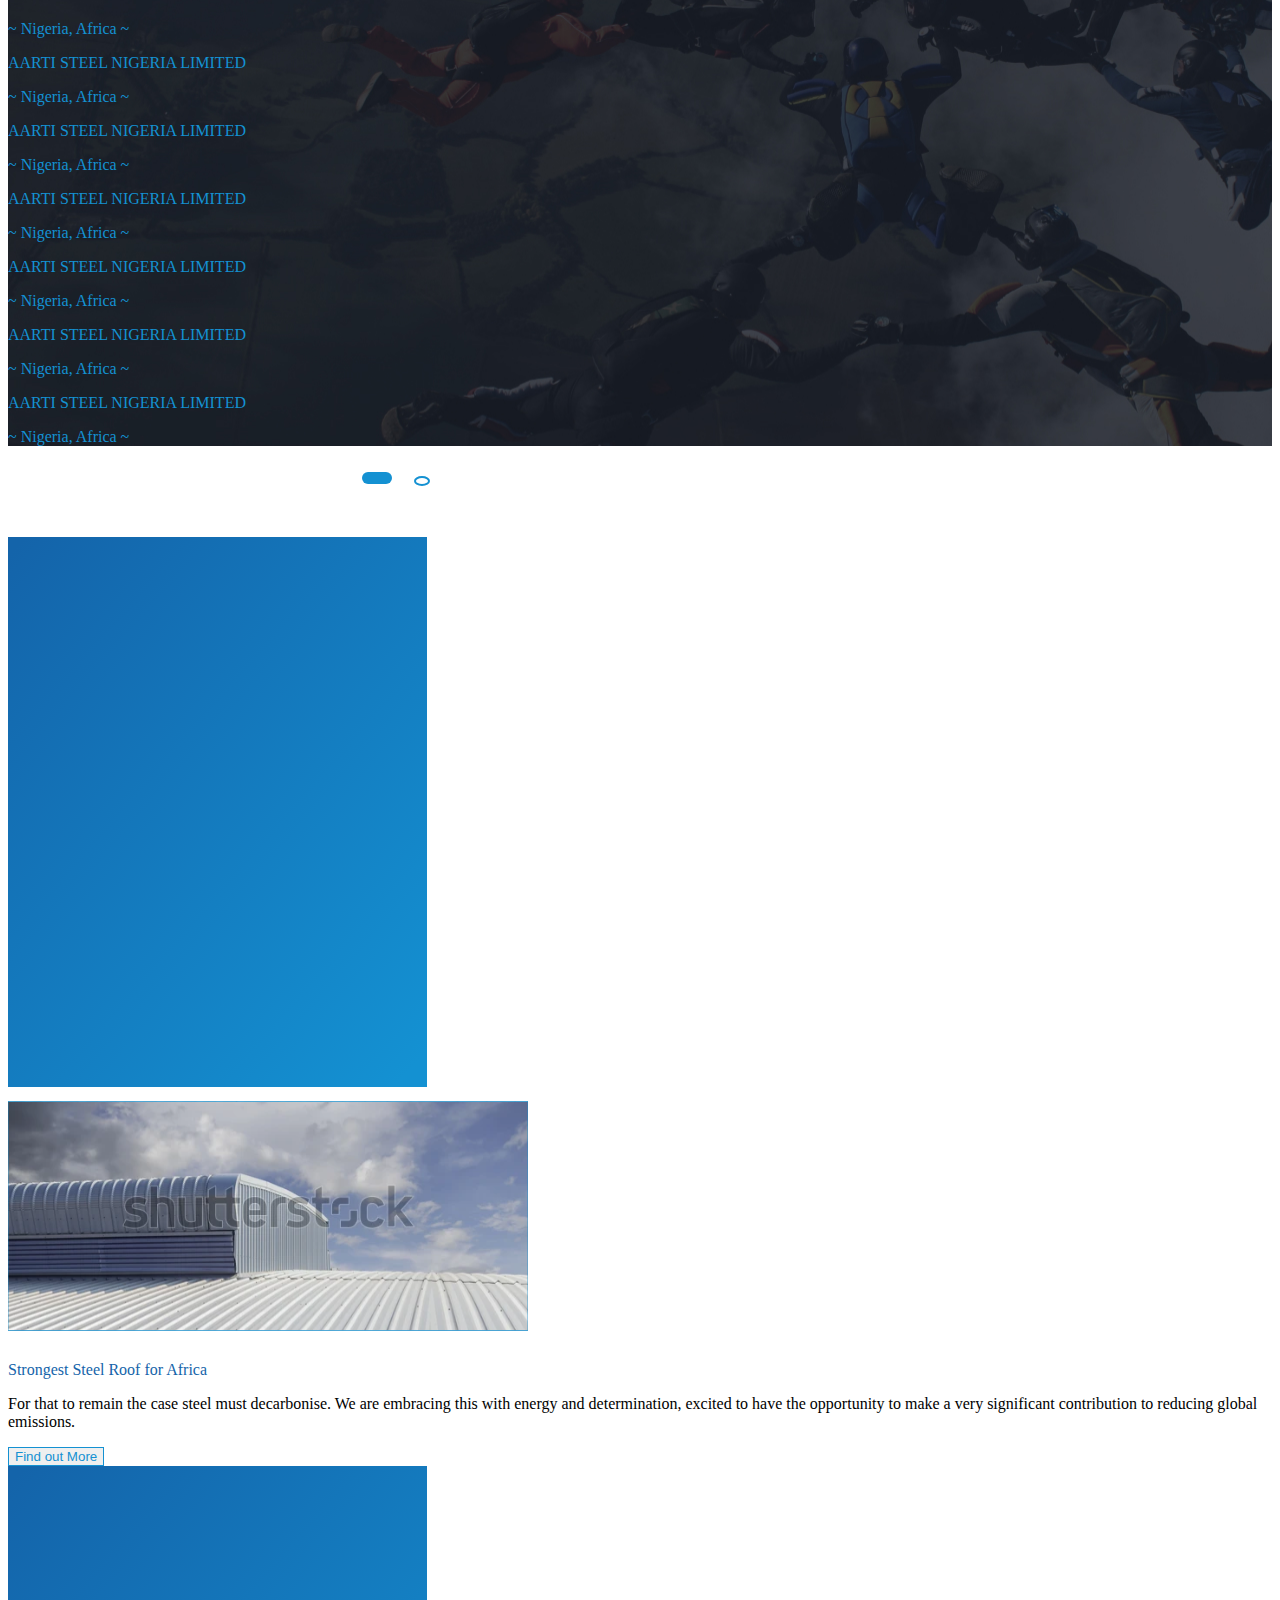
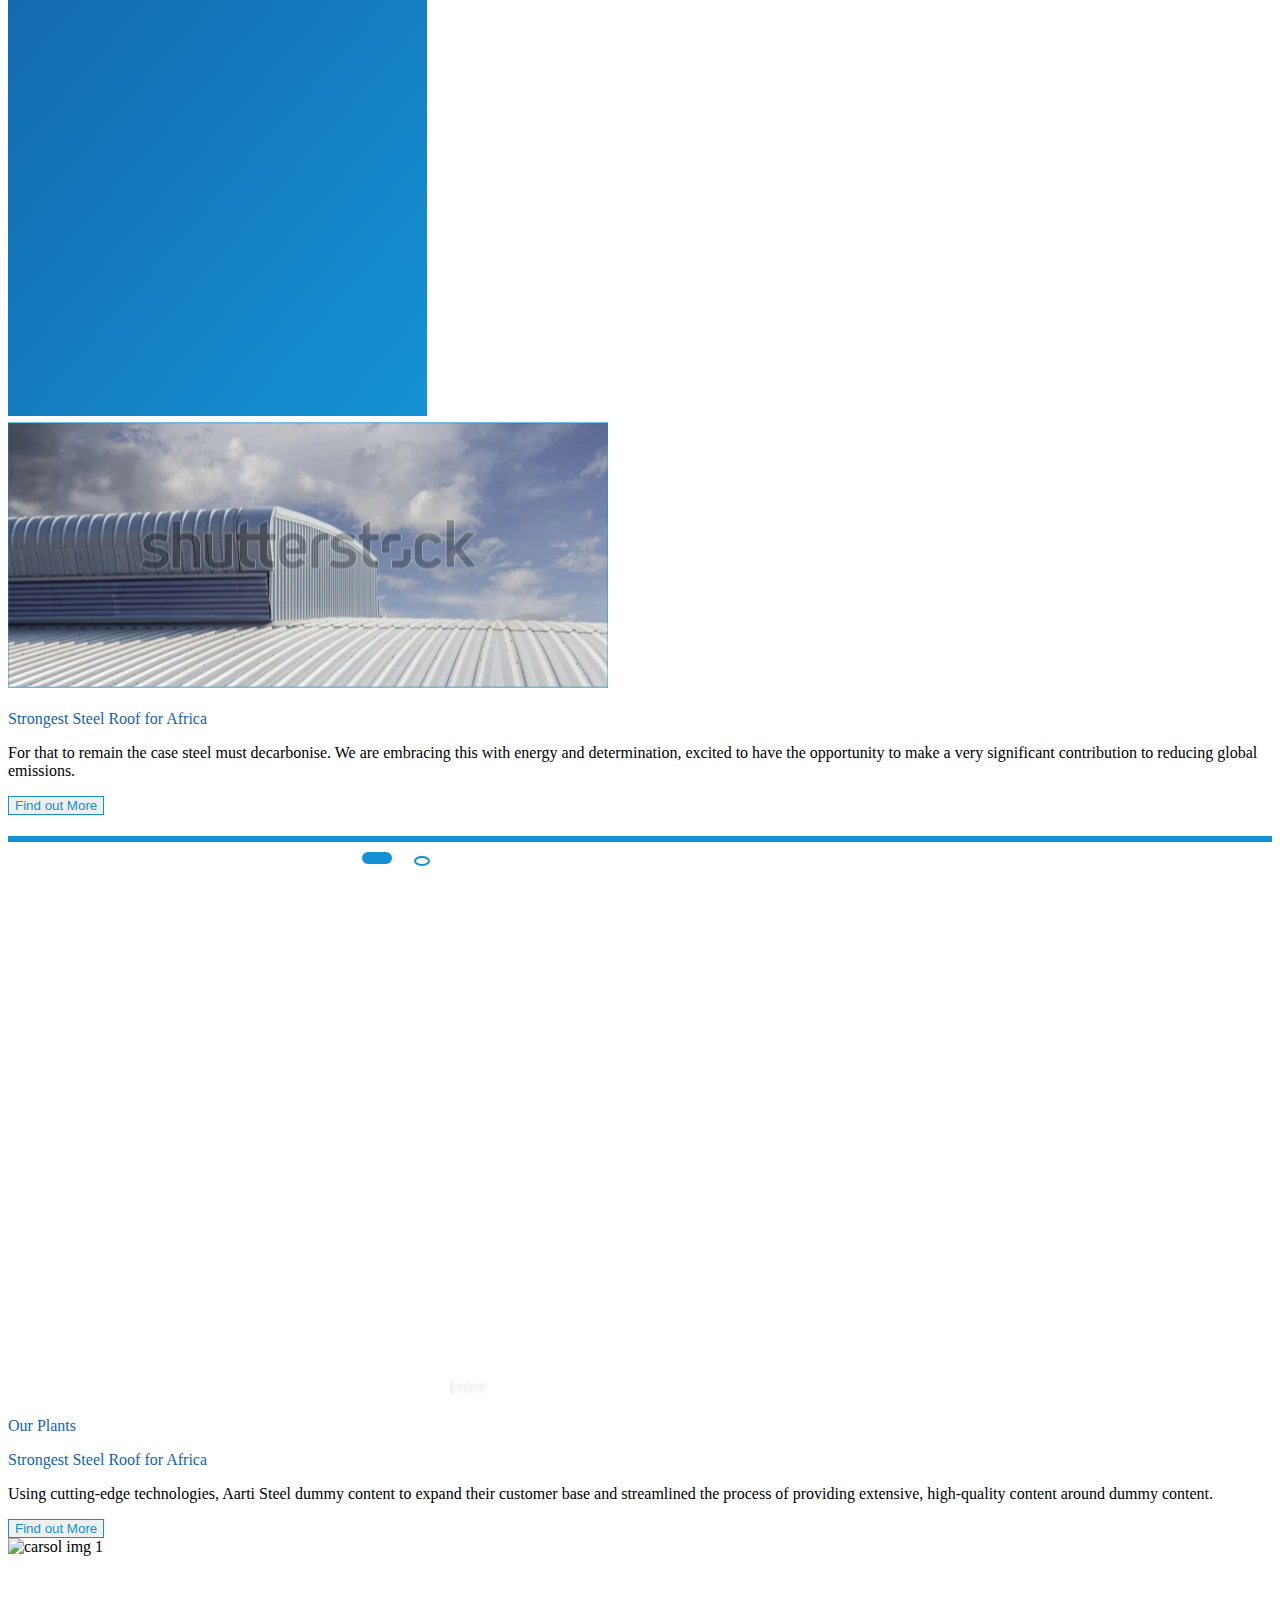
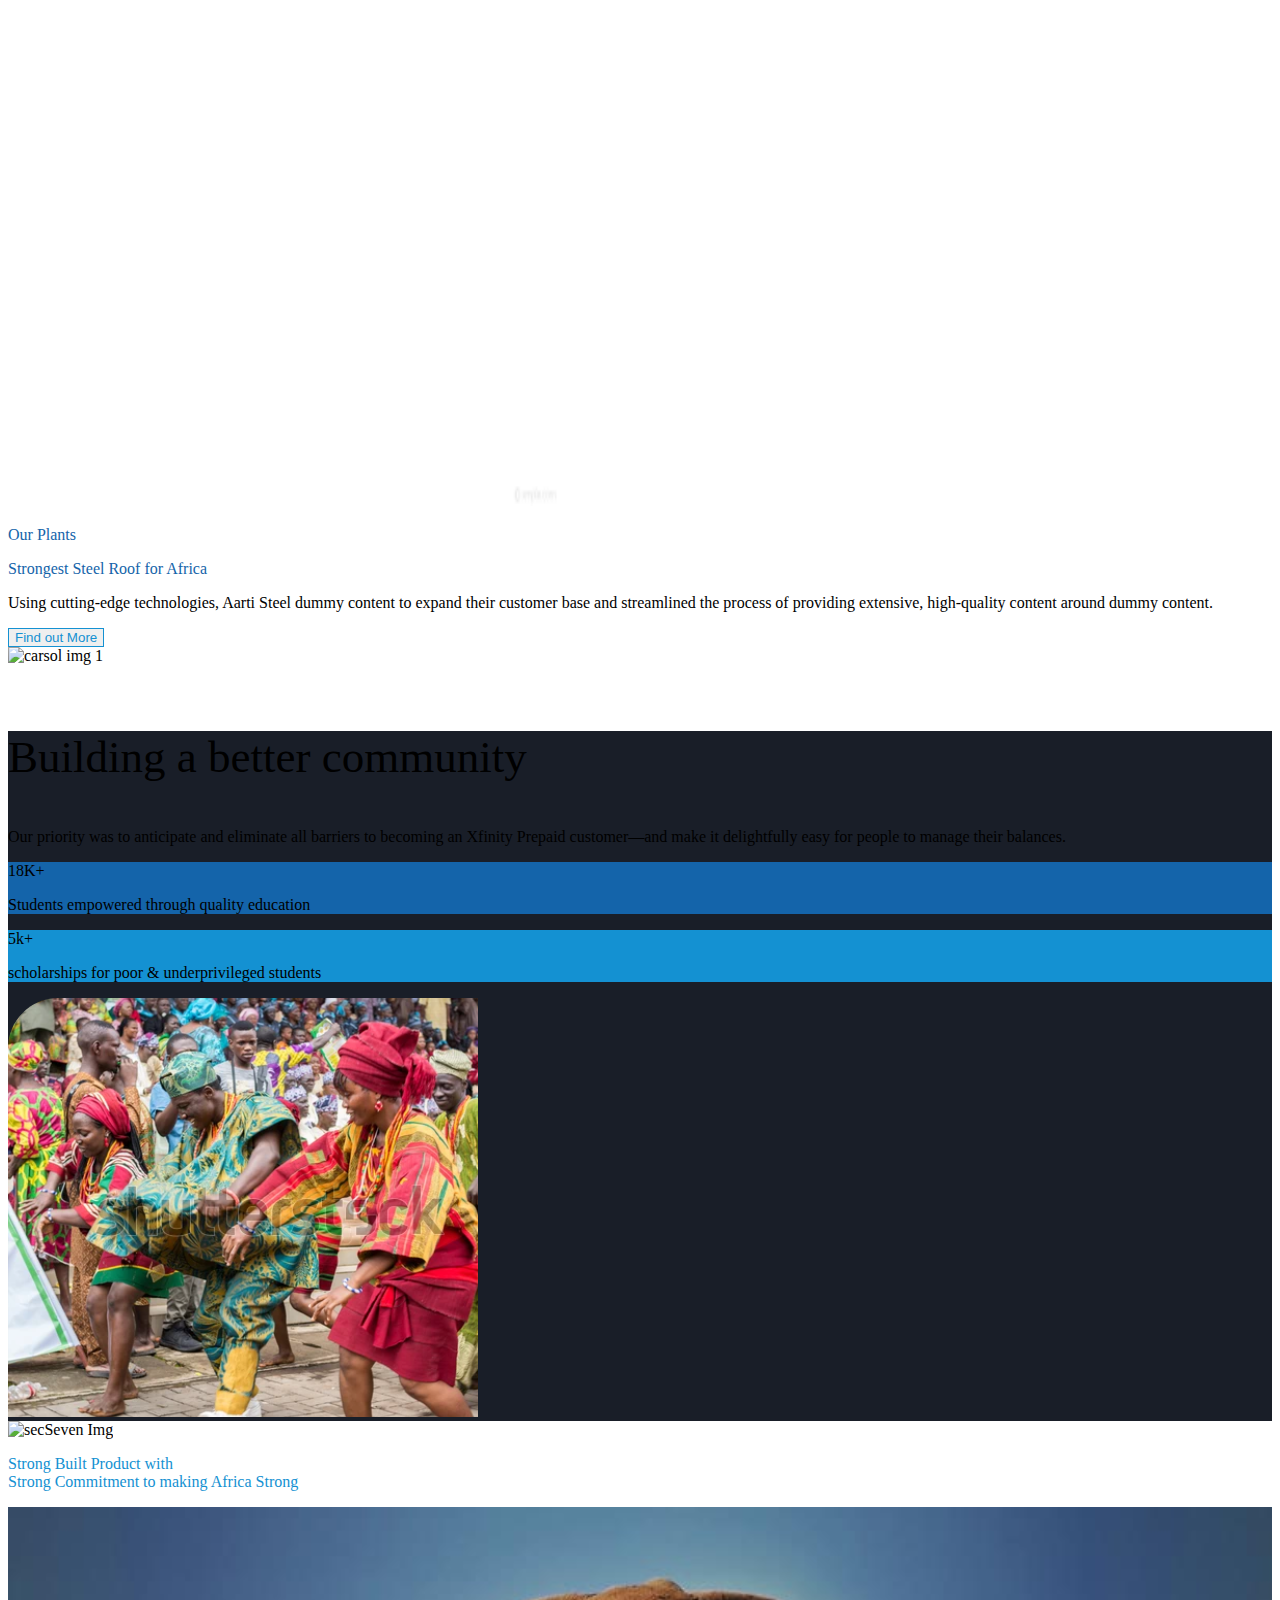
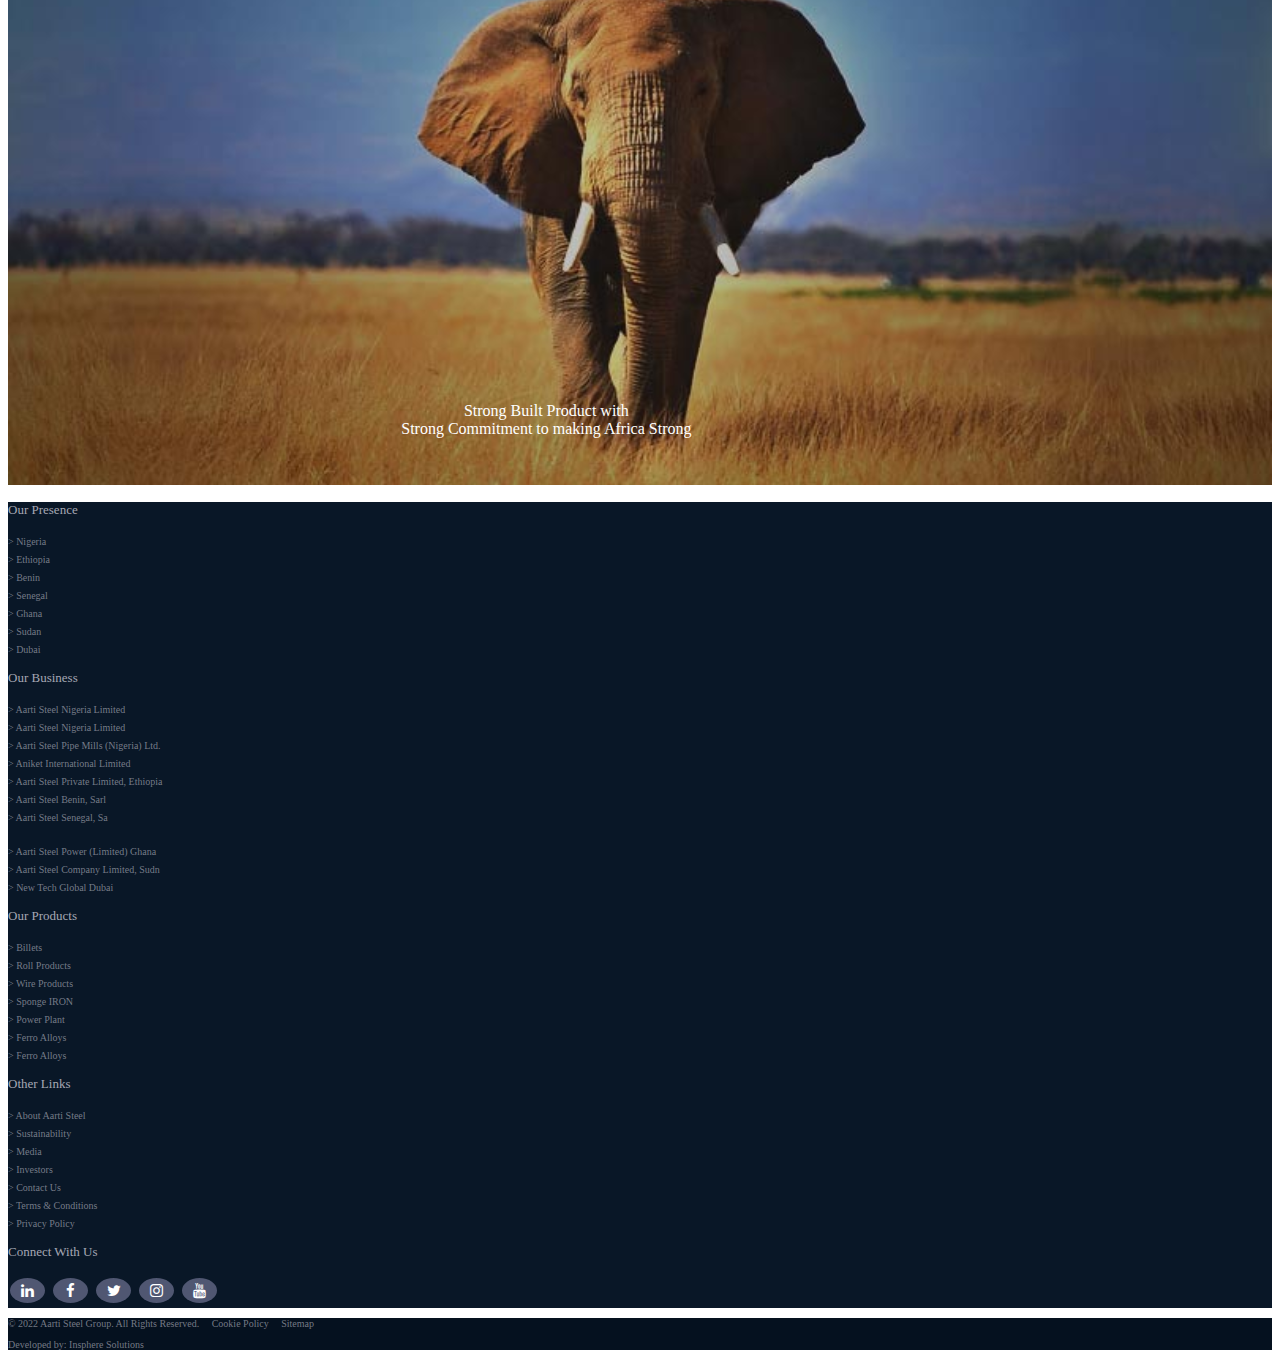
==== commit 094114f2: "change in bg img five" ====
--- a/arti_steels/index.html
+++ b/arti_steels/index.html
@@ -417,7 +417,7 @@
         </div>
         <div class="carousel-inner py-5 px-5" >
           <div class="carousel-item active" data-bs-interval="10000">
-            <img src="./assets/img/white bg.jpg"  
+            <img src="./assets/img/white_bg.png"  
             style="height: 480px; width: 480px;"
               class="carsolImg" alt="Strongest Steel Roof for Africa img1">
             <div class="carousel-caption">  
@@ -454,7 +454,7 @@
 
 
           <div class="carousel-item" data-bs-interval="2000">
-            <img src="./assets/img/white bg.jpg" style="height: 550px; width: 550px;"
+            <img src="./assets/img/white_bg.png" style="height: 550px; width: 550px;"
             alt="Strongest Steel Roof for Africa img2">
             <div class="carousel-caption py-3">
               <div class="row d-flex justify-content-between">
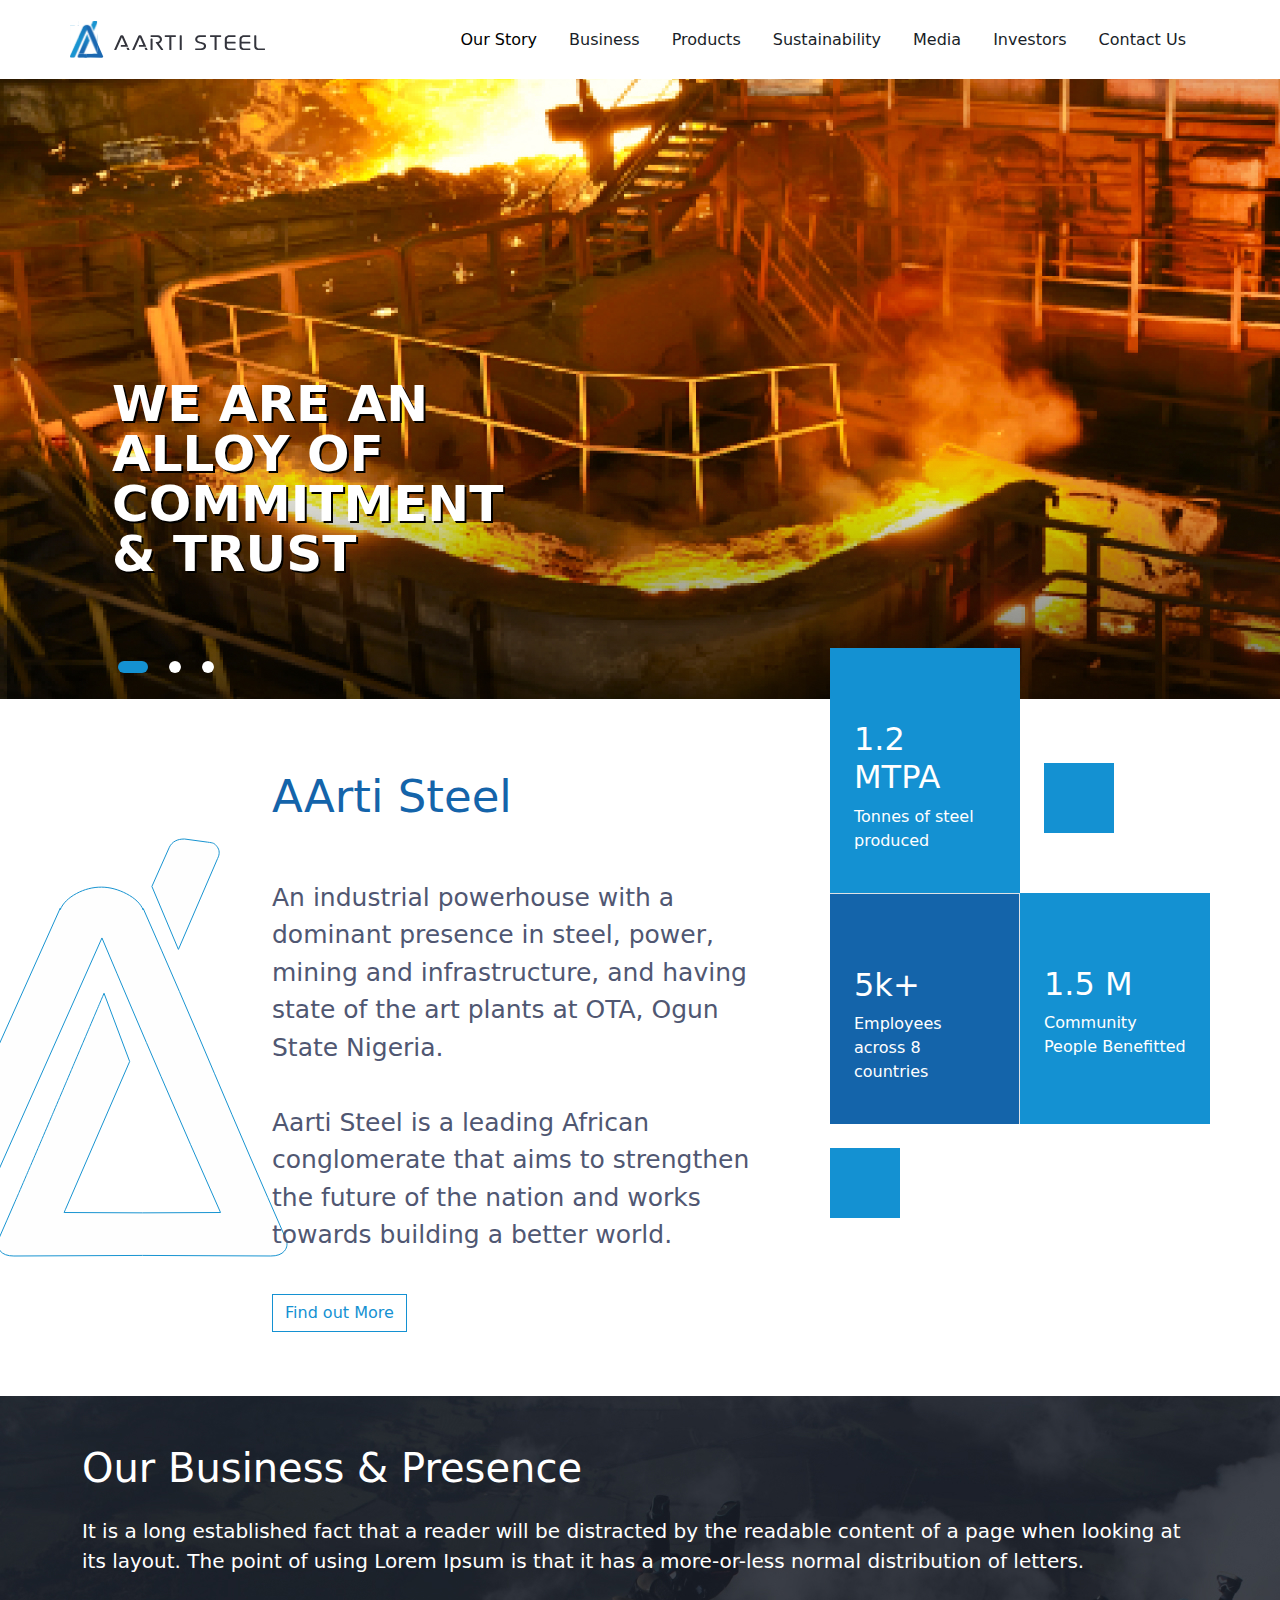
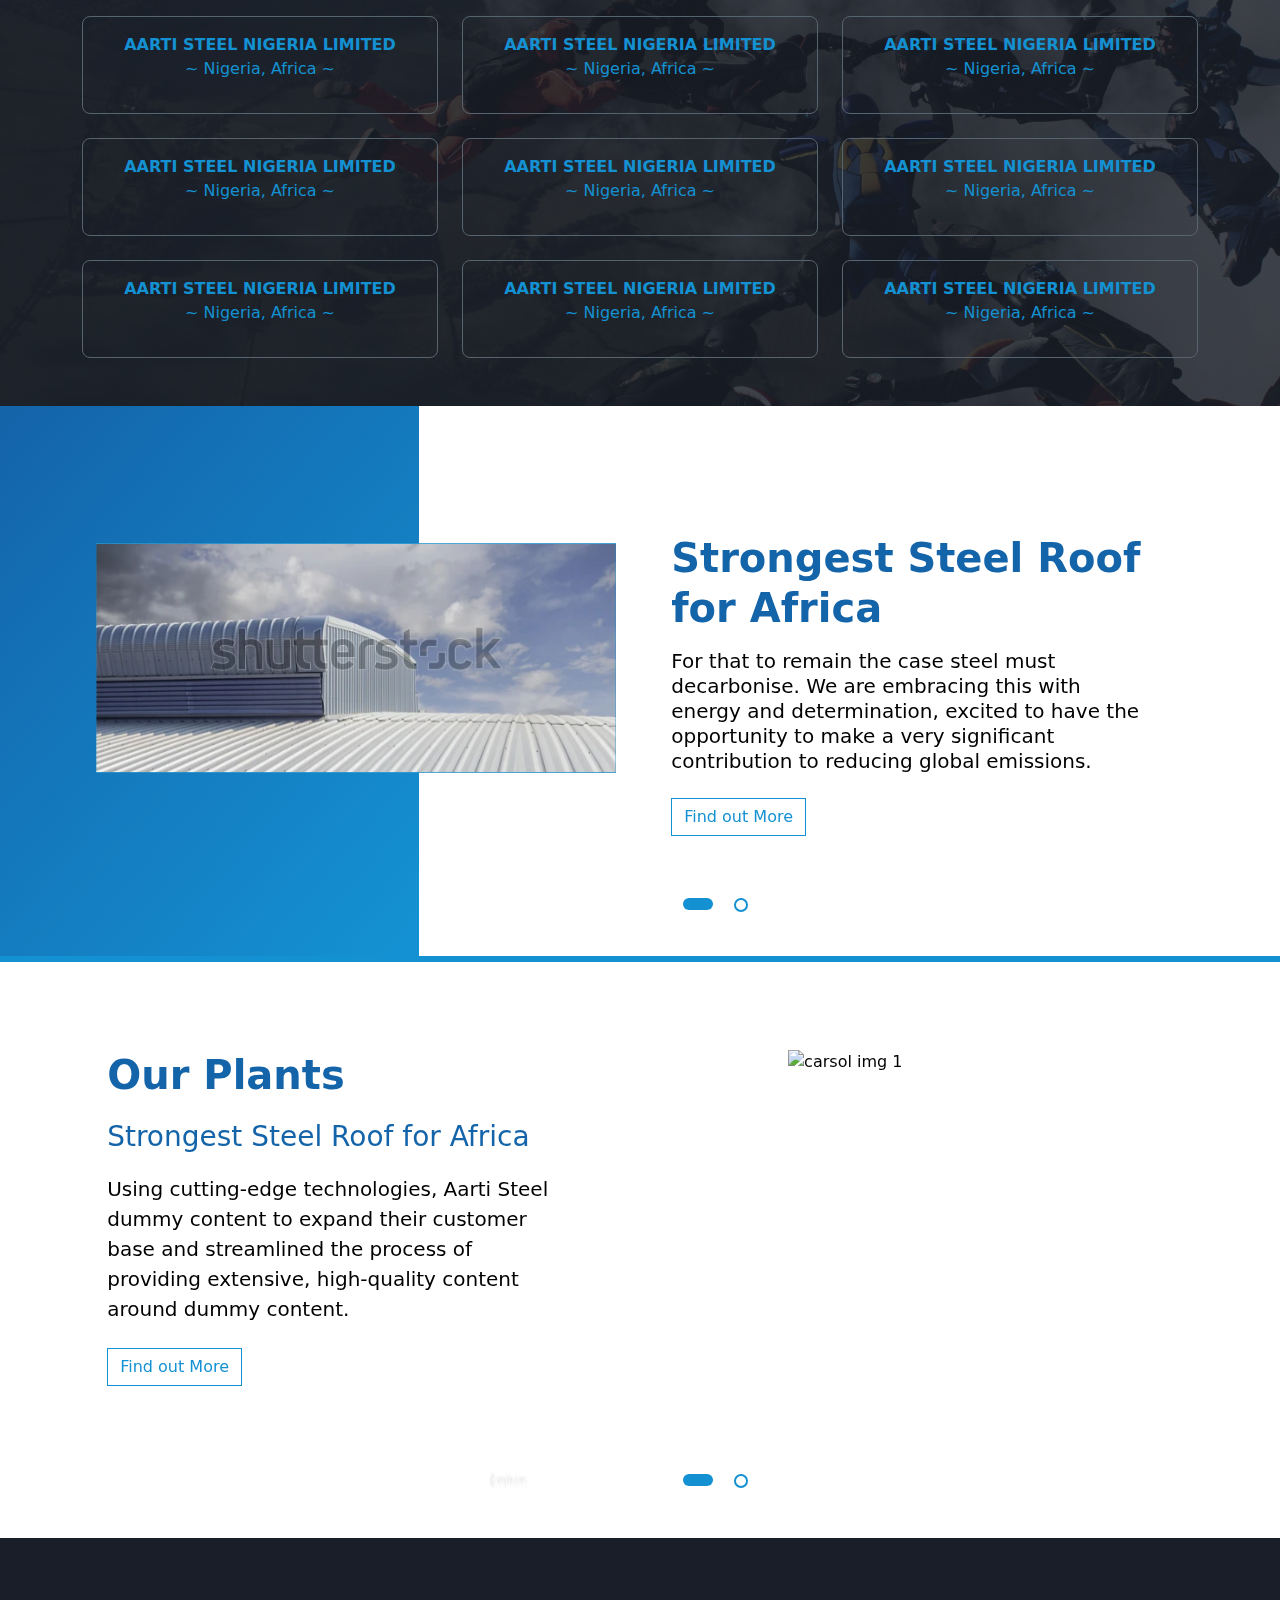
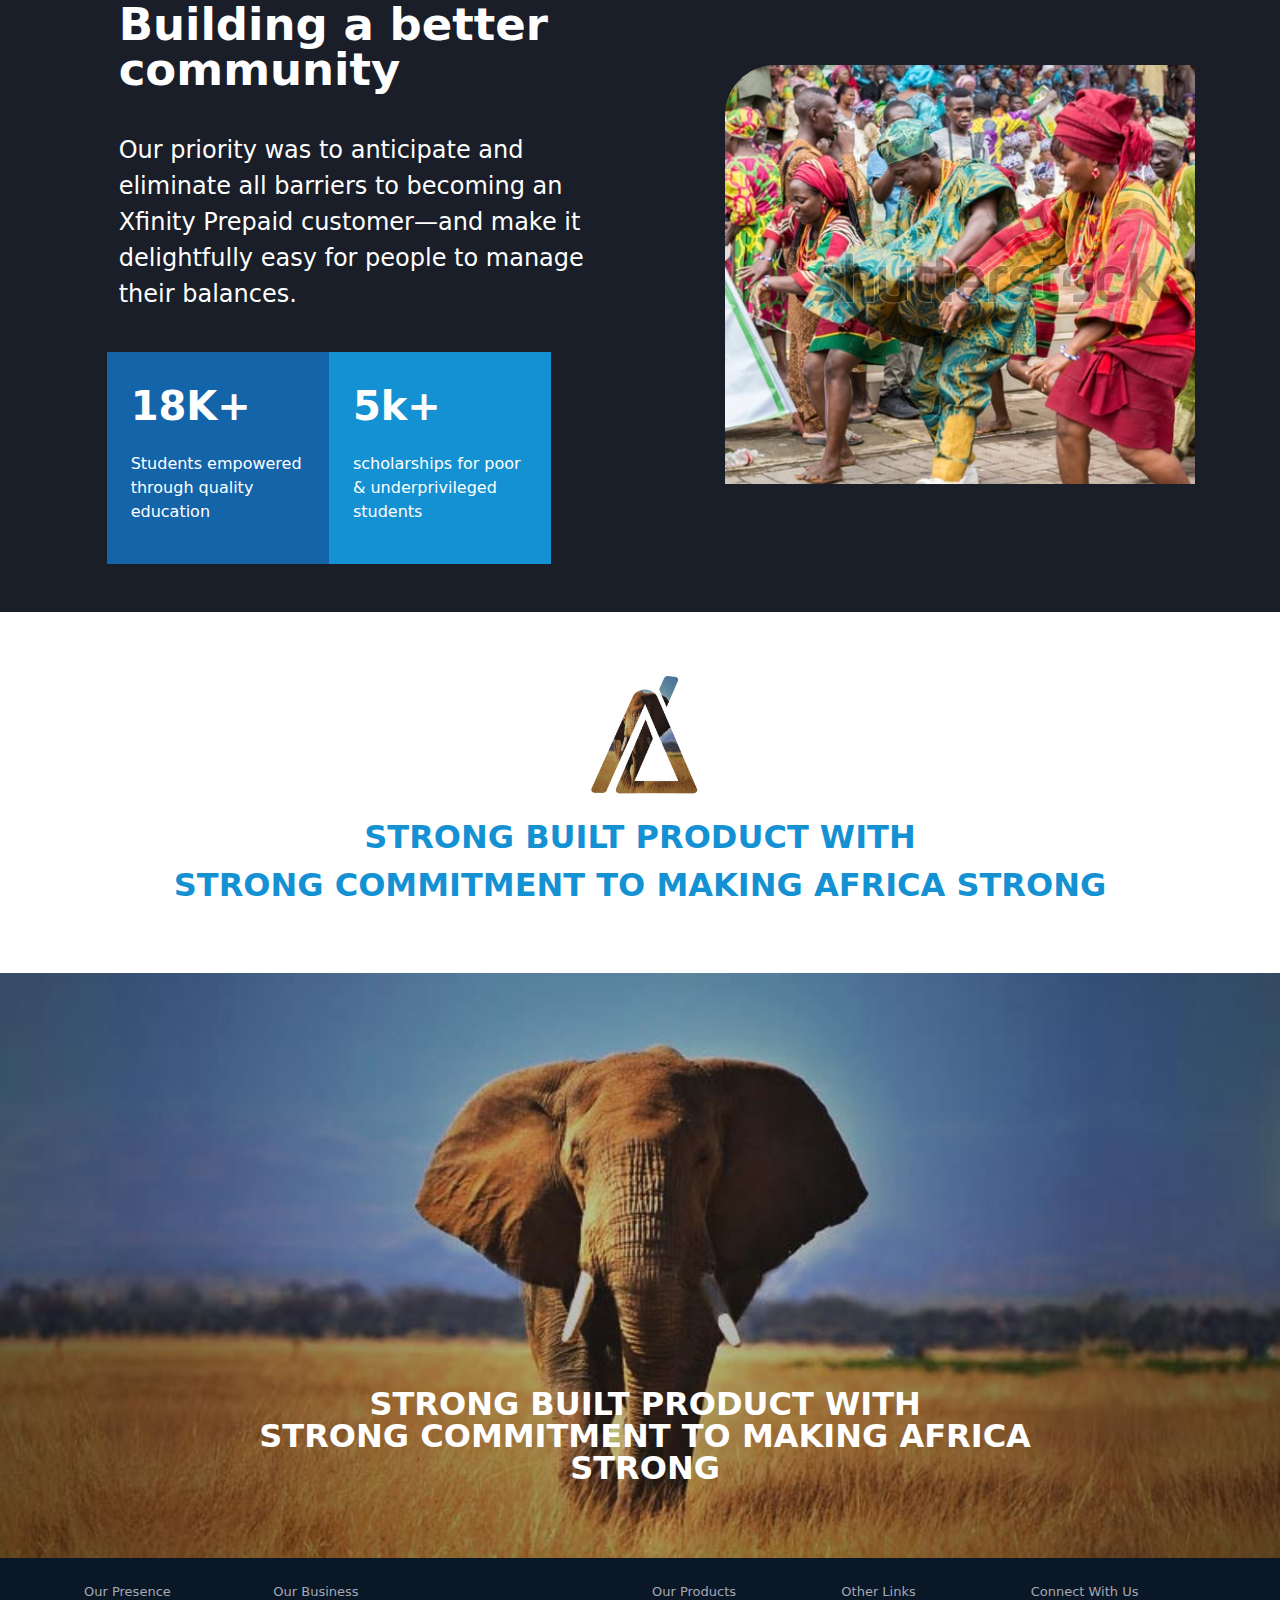
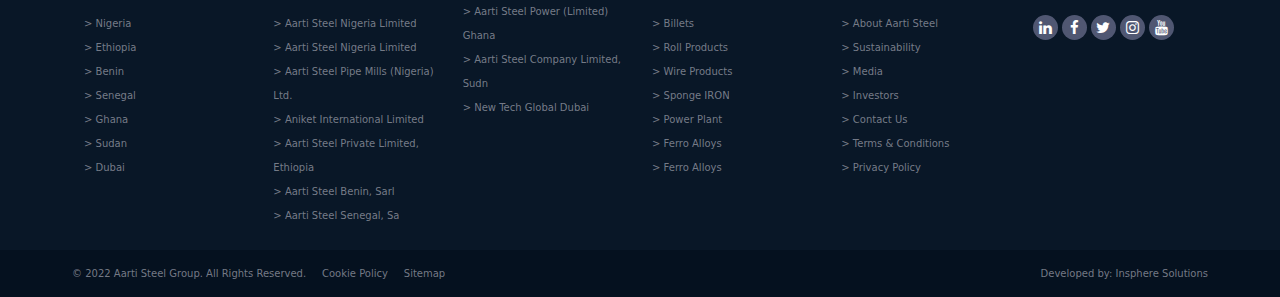
==== commit 47a7b8e0: "navbar mobile responsive" ====
--- a/arti_steels/index.html
+++ b/arti_steels/index.html
@@ -1,46 +1,87 @@
 <!doctype html>
 <html lang="en">
-  <head>
-    <!-- Required meta tags -->
-    <meta charset="utf-8">
-    <meta name="viewport" content="width=device-width, initial-scale=1">
-
-    <!-- Bootstrap CSS -->
-    <link href="https://cdn.jsdelivr.net/npm/bootstrap@5.0.2/dist/css/bootstrap.min.css" rel="stylesheet" integrity="sha384-EVSTQN3/azprG1Anm3QDgpJLIm9Nao0Yz1ztcQTwFspd3yD65VohhpuuCOmLASjC" crossorigin="anonymous">
-    <script src="https://cdn.jsdelivr.net/npm/@popperjs/core@2.9.2/dist/umd/popper.min.js" integrity="sha384-IQsoLXl5PILFhosVNubq5LC7Qb9DXgDA9i+tQ8Zj3iwWAwPtgFTxbJ8NT4GN1R8p" crossorigin="anonymous"></script>
-    <script src="https://cdn.jsdelivr.net/npm/bootstrap@5.0.2/dist/js/bootstrap.min.js" integrity="sha384-cVKIPhGWiC2Al4u+LWgxfKTRIcfu0JTxR+EQDz/bgldoEyl4H0zUF0QKbrJ0EcQF" crossorigin="anonymous"></script>    
-
-
-    <meta name="viewport" content="width=device-width, initial-scale=1">
-<script src="https://kit.fontawesome.com/a076d05399.js" crossorigin="anonymous"></script>
-<!--Get your own code at fontawesome.com--> 
-
-<meta name="viewport" content="width=device-width, initial-scale=1">
-<link rel="stylesheet" href="https://cdnjs.cloudflare.com/ajax/libs/font-awesome/4.7.0/css/font-awesome.min.css">
-
-    <title>AARTI STEEL</title>
-
-    <link rel="stylesheet" href="style/styling.css">
-    
-  </head>
-  <body>
-
-    <!-- Optional JavaScript; choose one of the two! -->
-
-    <!-- Option 1: Bootstrap Bundle with Popper -->
-    <script src="https://cdn.jsdelivr.net/npm/bootstrap@5.0.2/dist/js/bootstrap.bundle.min.js" integrity="sha384-MrcW6ZMFYlzcLA8Nl+NtUVF0sA7MsXsP1UyJoMp4YLEuNSfAP+JcXn/tWtIaxVXM" crossorigin="anonymous"></script>
-
-    <!-- Option 2: Separate Popper and Bootstrap JS -->
-    <!--
+
+<head>
+  <!-- Required meta tags -->
+  <meta charset="utf-8">
+  <meta name="viewport" content="width=device-width, initial-scale=1">
+
+  <!-- Bootstrap CSS -->
+  <link href="https://cdn.jsdelivr.net/npm/bootstrap@5.0.2/dist/css/bootstrap.min.css" rel="stylesheet"
+    integrity="sha384-EVSTQN3/azprG1Anm3QDgpJLIm9Nao0Yz1ztcQTwFspd3yD65VohhpuuCOmLASjC" crossorigin="anonymous">
+  <script src="https://cdn.jsdelivr.net/npm/@popperjs/core@2.9.2/dist/umd/popper.min.js"
+    integrity="sha384-IQsoLXl5PILFhosVNubq5LC7Qb9DXgDA9i+tQ8Zj3iwWAwPtgFTxbJ8NT4GN1R8p"
+    crossorigin="anonymous"></script>
+  <script src="https://cdn.jsdelivr.net/npm/bootstrap@5.0.2/dist/js/bootstrap.min.js"
+    integrity="sha384-cVKIPhGWiC2Al4u+LWgxfKTRIcfu0JTxR+EQDz/bgldoEyl4H0zUF0QKbrJ0EcQF"
+    crossorigin="anonymous"></script>
+
+  <script src="https://cdn.jsdelivr.net/npm/bootstrap@5.0.2/dist/js/bootstrap.bundle.min.js"
+    integrity="sha384-MrcW6ZMFYlzcLA8Nl+NtUVF0sA7MsXsP1UyJoMp4YLEuNSfAP+JcXn/tWtIaxVXM"
+    crossorigin="anonymous"></script>
+
+
+  <link href="https://cdn.jsdelivr.net/npm/bootstrap@5.0.2/dist/css/bootstrap.min.css" rel="stylesheet">
+  <script src="https://cdn.jsdelivr.net/npm/bootstrap@5.0.2/dist/js/bootstrap.bundle.min.js"></script>
+
+
+  <meta name="viewport" content="width=device-width, initial-scale=1">
+  <script src="https://kit.fontawesome.com/a076d05399.js" crossorigin="anonymous"></script>
+  <!--Get your own code at fontawesome.com-->
+
+  <meta name="viewport" content="width=device-width, initial-scale=1">
+  <link rel="stylesheet" href="https://cdnjs.cloudflare.com/ajax/libs/font-awesome/4.7.0/css/font-awesome.min.css">
+
+  <title>AARTI STEEL</title>
+
+  <link rel="stylesheet" href="style/styling.css">
+
+</head>
+
+<body>
+
+  <!-- Optional JavaScript; choose one of the two! -->
+
+  <!-- Option 1: Bootstrap Bundle with Popper -->
+
+
+  <!-- Option 2: Separate Popper and Bootstrap JS -->
+  <!--
     <script src="https://cdn.jsdelivr.net/npm/@popperjs/core@2.9.2/dist/umd/popper.min.js" integrity="sha384-IQsoLXl5PILFhosVNubq5LC7Qb9DXgDA9i+tQ8Zj3iwWAwPtgFTxbJ8NT4GN1R8p" crossorigin="anonymous"></script>
     <script src="https://cdn.jsdelivr.net/npm/bootstrap@5.0.2/dist/js/bootstrap.min.js" integrity="sha384-cVKIPhGWiC2Al4u+LWgxfKTRIcfu0JTxR+EQDz/bgldoEyl4H0zUF0QKbrJ0EcQF" crossorigin="anonymous"></script>
     -->
 
-
-    <!-- navbar start -->
-
-
-    <nav class="navbar navbar-expand-lg">
+  <!-- navbar start -->
+  <nav class="navbar navbar-expand-lg">
+    <div class="container">
+        <a href="#" class="navbar-brand">
+          <img src="./assets/Group 82.svg" style="width: 70%">
+        </a>
+        <button type="button" class="navbar-toggler" data-bs-toggle="collapse" data-bs-target="#navbarCollapse">
+            <!-- <span class="fa-youtube"></span> -->
+            <span><i class="fa fa-bars" aria-hidden="true"></i></span>
+        </button>
+        <div class="collapse navbar-collapse" id="navbarCollapse">
+            <div class=" navbar-nav ms-auto">
+                                                                           
+              <a href="#" class="nav-item nav-link navText active">Our Story</a>
+              <a href="#" class="nav-item nav-link navText">Business</a>
+              <a href="#" class="nav-item nav-link navText">Products</a>
+              <a href="#" class="nav-item nav-link navText">Sustainability</a>
+              <a href="#" class="nav-item nav-link navText">Media</a>
+              <a href="#" class="nav-item nav-link navText">Investors</a>
+              <a href="#" class="nav-item nav-link navText">Contact Us</a>
+
+            </div>
+            <!-- <div class="navbar-nav ms-auto">
+                <a href="#" class="nav-item nav-link">Login</a>
+            </div> -->
+        </div>
+    </div>
+</nav>
+
+
+  <!-- <nav class="navbar navbar-expand-lg">
       <div class="container">
         <a class="navbar-brand">
           <img src="./assets/Group 82.svg">
@@ -72,294 +113,298 @@
           </ul>
         </div>
       </div>
-    </nav>
-
-     <!-- navbar end -->
-    
-     <!-- heros section -->
-
-     <div class="container-fluid p-0">
-      <div id="carouselExampleCaptions" class="carousel slide" data-bs-ride="carousel">
-        <div class="carousel-indicators secOneIndicators d-flex justify-content-start">
-          <button type="button" data-bs-target="#carouselExampleCaptions" data-bs-slide-to="0" class="active" aria-current="true" aria-label="Slide 1"></button>
-          <button type="button" data-bs-target="#carouselExampleCaptions" data-bs-slide-to="1" aria-label="Slide 2"></button>
-          <button type="button" data-bs-target="#carouselExampleCaptions" data-bs-slide-to="2" aria-label="Slide 3"></button>
-        </div>
-        <div class="carousel-inner">
-          <div class="carousel-item active">
-            <img src="./assets/img/heros_sec_slider_img.jpg" class="d-block w-100" alt="...">
-            <div class="carousel-caption d-none d-md-block">
-              <p class="herosHeading fw-bold lh-1 px-5
-              d-flex justify-content-start text-uppercase" 
-              style="animation: zoom-in-zoom-out 1s ease infinite;">
-                We are an <br> alloy of  <br> 
-                Commitment <br> & Trust</p>
-            </div>
-          </div>
-          <div class="carousel-item">
-            <img src="./assets/img/heros_sec_slider_img.jpg" class="d-block w-100" alt="...">
-            <div class="carousel-caption d-none d-md-block">
-              <p class="herosHeading fw-bold lh-1 px-5
+    </nav> -->
+
+  <!-- navbar end -->
+
+  <!-- heros section -->
+
+  <div class="container-fluid p-0">
+    <div id="carouselExampleCaptions" class="carousel slide" data-bs-ride="carousel">
+      <div class="carousel-indicators secOneIndicators d-flex justify-content-start">
+        <button type="button" data-bs-target="#carouselExampleCaptions" data-bs-slide-to="0" class="active"
+          aria-current="true" aria-label="Slide 1"></button>
+        <button type="button" data-bs-target="#carouselExampleCaptions" data-bs-slide-to="1"
+          aria-label="Slide 2"></button>
+        <button type="button" data-bs-target="#carouselExampleCaptions" data-bs-slide-to="2"
+          aria-label="Slide 3"></button>
+      </div>
+      <div class="carousel-inner">
+        <div class="carousel-item active">
+          <img src="./assets/img/heros_sec_slider_img.jpg" class="d-block d-xs-s" alt="...">
+          <div class="carousel-caption  d-md-block">
+            <p class="herosHeading fw-bold lh-1 px-5
+              d-flex justify-content-start text-uppercase" style="animation: zoom-in-zoom-out 1s ease infinite;">
+              We are an <br> alloy of <br>
+              Commitment <br> & Trust</p>
+          </div>
+        </div>
+        <div class="carousel-item">
+          <img src="./assets/img/heros_sec_slider_img.jpg" class="d-block d-xs-s" alt="...">
+          <div class="carousel-caption  d-md-block">
+            <p class="herosHeading fw-bold lh-1 px-5
               d-flex justify-content-start text-uppercase">
-                We are an <br> alloy of  <br>
-                Commitment <br> & Trust</p>
-              </div>
-          </div>
-          <div class="carousel-item">
-            <img src="./assets/img/heros_sec_slider_img.jpg" class="d-block w-100" alt="...">
-            <div class="carousel-caption d-none d-md-block">
-              <p class="herosHeading fw-bold lh-1 px-5
+              We are an <br> alloy of <br>
+              Commitment <br> & Trust</p>
+          </div>
+        </div>
+        <div class="carousel-item">
+          <img src="./assets/img/heros_sec_slider_img.jpg" class="d-block d-xs-s" alt="...">
+          <div class="carousel-caption  d-md-block">
+            <p class="herosHeading fw-bold lh-1 px-5
               d-flex justify-content-start text-uppercase">
-                We are an <br> alloy of  <br>
-                Commitment <br> & Trust</p>
-            </div>
-          </div>
-        </div>
-        <button class="carousel-control-prev" type="button" data-bs-target="#carouselExampleCaptions" data-bs-slide="prev">
-          <span class="carousel-control-prev-icon" aria-hidden="true"></span>
-          <span class="visually-hidden">Previous</span>
-        </button>
-        <button class="carousel-control-next" type="button" data-bs-target="#carouselExampleCaptions" data-bs-slide="next">
-          <span class="carousel-control-next-icon" aria-hidden="true"></span>
-          <span class="visually-hidden">Next</span>
-        </button>
-      </div>
-     </div>
-
-     <!-- End heros section -->
-
-
-     <!-- section 2 -->
-
-     <div class="container-fluid secTwo">
-      <div class="container my-3">
-        <div class="row">
-          <div class="col-12 col-sm-12 col-md-12 col-lg-2"></div>
-          <div class="col-12 col-sm-6 col-md-6 py-5">
-            <p class="headingBlue">AArti Steel</p>
-            <p class="Paragraph mt-5 pr-5 mr-5">
-              An industrial powerhouse with a dominant presence in steel, power, 
-              mining and infrastructure,  and having state of the art plants at OTA,
-              Ogun State Nigeria. <br><br> Aarti Steel is a leading African conglomerate that 
-              aims to strengthen the future of the nation and works towards building 
-              a better world.
-            </p>
-            <button class="btn btn-block buttons rounded-0 mt-4">Find out More</button>
-          </div>
-          <!-- <div class="col-sm-1"></div> -->
-          <div class="col-12 col-sm-4 col-md-4">
-            <div class="row d-flex justify-content-center">
-              <div class="col-12 col-sm-12 col-md-9 col-lg-6 cardOne border-0 text-white p-4 pt-5">
-                <h2 class="mt-4">1.2 MTPA</h2>
-                <p class="cardSubHeading">Tonnes of steel produced</p>
-              </div>
-              <div class="col-12 col-sm-12 col-md-3 col-lg-6 cardTwo px-4 pt-5">
-                <div class="g-5">
-                  <div class="square"></div>
+              We are an <br> alloy of <br>
+              Commitment <br> & Trust</p>
+          </div>
+        </div>
+      </div>
+      <button class="carousel-control-prev" type="button" data-bs-target="#carouselExampleCaptions"
+        data-bs-slide="prev">
+        <span class="carousel-control-prev-icon" aria-hidden="true"></span>
+        <span class="visually-hidden">Previous</span>
+      </button>
+      <button class="carousel-control-next" type="button" data-bs-target="#carouselExampleCaptions"
+        data-bs-slide="next">
+        <span class="carousel-control-next-icon" aria-hidden="true"></span>
+        <span class="visually-hidden">Next</span>
+      </button>
+    </div>
+  </div>
+
+  <!-- End heros section -->
+
+
+  <!-- section 2 -->
+
+  <div class="container-fluid secTwo">
+    <div class="container my-3">
+      <div class="row">
+        <div class="col-12 col-sm-12 col-md-12 col-lg-2"></div>
+        <div class="col-12 col-sm-6 col-md-6 py-5">
+          <p class="headingBlue">AArti Steel</p>
+          <p class="Paragraph mt-5 pr-5 mr-5">
+            An industrial powerhouse with a dominant presence in steel, power,
+            mining and infrastructure, and having state of the art plants at OTA,
+            Ogun State Nigeria. <br><br> Aarti Steel is a leading African conglomerate that
+            aims to strengthen the future of the nation and works towards building
+            a better world.
+          </p>
+          <button class="btn btn-block buttons rounded-0 mt-4">Find out More</button>
+        </div>
+        <!-- <div class="col-sm-1 show" style="display: none;"></div> -->
+
+        <div class="col-12 col-sm-4 sm-screen col-md-4">
+          <div class="row d-flex justify-content-center">
+            <div class="col-12 col-sm-12 col-md-9 col-lg-6 cardOne border-0 text-white p-4 pt-5">
+              <h2 class="mt-4">1.2 MTPA</h2>
+              <p class="cardSubHeading">Tonnes of steel produced</p>
+            </div>
+            <div class="col-12 col-sm-12 col-md-3 col-lg-6 cardTwo px-4 pt-5">
+              <div class="g-5">
+                <div class="square sm-hidden"></div>
+              </div>
+            </div>
+          </div>
+          <div class="row">
+            <div class="col-12 col-sm-12 col-md-6 col-lg-6 border-top border-end cardThree  text-white  p-4 pt-5">
+              <h2 class="mt-4">5k+</h2>
+              <p class="cardSubHeading">Employees across 8 countries</p>
+            </div>
+            <div class="col-12 col-sm-12 col-md-6 col-lg-6 cardFour text-white  p-4 pt-5">
+              <h2 class="mt-4">1.5 M</h2>
+              <p class="cardSubHeading">Community People Benefitted</p>
+            </div>
+          </div>
+          <div class="row">
+            <div class="square mt-4 sm-hidden"></div>
+          </div>
+        </div>
+      </div>
+    </div>
+  </div>
+
+  <!-- end section 2 -->
+
+
+  <!-- section 3 -->
+  <div class="container-fluid secThree">
+    <div class="container py-5">
+      <h1 class="text-white">Our Business & Presence</h1>
+      <p class="text-white lh-base fs-5 secThreePara mt-4">
+        It is a long established fact that a reader will be distracted by the
+        readable content of a page when looking at its layout. The point of using
+        Lorem Ipsum is that it has a more-or-less normal distribution of letters.
+      </p>
+
+      <div class="row">
+        <!-- row 1 -->
+        <div class="col-6 col-md-4 g-4">
+          <div class="card secThreeCards rounded-3 py-3">
+            <div class="card-head">
+              <p class="fw-bold fs-6 d-flex justify-content-center m-0">AARTI STEEL NIGERIA LIMITED</p>
+              <p class="d-flex justify-content-center">~ Nigeria, Africa ~</p>
+            </div>
+          </div>
+        </div>
+        <div class="col-6 col-md-4 g-4">
+          <div class="card secThreeCards rounded-3 py-3">
+            <div class="card-head">
+              <p class="fw-bold fs-6 d-flex justify-content-center m-0">AARTI STEEL NIGERIA LIMITED</p>
+              <p class="d-flex justify-content-center">~ Nigeria, Africa ~</p>
+            </div>
+          </div>
+        </div>
+        <div class="col-6 col-md-4 g-4">
+          <div class="card secThreeCards rounded-3 py-3">
+            <div class="card-head">
+              <p class="fw-bold fs-6 d-flex justify-content-center m-0">AARTI STEEL NIGERIA LIMITED</p>
+              <p class="d-flex justify-content-center">~ Nigeria, Africa ~</p>
+            </div>
+          </div>
+        </div>
+        <!-- end row 1 -->
+        <!-- row 2 -->
+        <div class="col-6 col-md-4 g-4">
+          <div class="card secThreeCards rounded-3 py-3">
+            <div class="card-head">
+              <p class="fw-bold fs-6 d-flex justify-content-center m-0">AARTI STEEL NIGERIA LIMITED</p>
+              <p class="d-flex justify-content-center">~ Nigeria, Africa ~</p>
+            </div>
+          </div>
+        </div>
+        <div class="col-6 col-md-4 g-4">
+          <div class="card secThreeCards rounded-3 py-3">
+            <div class="card-head">
+              <p class="fw-bold fs-6 d-flex justify-content-center m-0">AARTI STEEL NIGERIA LIMITED</p>
+              <p class="d-flex justify-content-center">~ Nigeria, Africa ~</p>
+            </div>
+          </div>
+        </div>
+        <div class="col-6 col-md-4 g-4">
+          <div class="card secThreeCards rounded-3 py-3">
+            <div class="card-head">
+              <p class="fw-bold fs-6 d-flex justify-content-center m-0">AARTI STEEL NIGERIA LIMITED</p>
+              <p class="d-flex justify-content-center">~ Nigeria, Africa ~</p>
+            </div>
+          </div>
+        </div>
+        <!-- end row 2 -->
+        <!-- row 3 -->
+        <div class="col-6 col-md-4 g-4">
+          <div class="card secThreeCards rounded-3 py-3">
+            <div class="card-head">
+              <p class="fw-bold fs-6 d-flex justify-content-center m-0">AARTI STEEL NIGERIA LIMITED</p>
+              <p class="d-flex justify-content-center">~ Nigeria, Africa ~</p>
+            </div>
+          </div>
+        </div>
+        <div class="col-6 col-md-4 g-4">
+          <div class="card secThreeCards rounded-3 py-3">
+            <div class="card-head">
+              <p class="fw-bold fs-6 d-flex justify-content-center m-0">AARTI STEEL NIGERIA LIMITED</p>
+              <p class="d-flex justify-content-center">~ Nigeria, Africa ~</p>
+            </div>
+          </div>
+        </div>
+        <div class="col-6 col-md-4 g-4">
+          <div class="card secThreeCards rounded-3 py-3">
+            <div class="card-head">
+              <p class="fw-bold fs-6 d-flex justify-content-center m-0">AARTI STEEL NIGERIA LIMITED</p>
+              <p class="d-flex justify-content-center">~ Nigeria, Africa ~</p>
+            </div>
+          </div>
+        </div>
+        <!-- end row 3 -->
+      </div>
+    </div>
+  </div>
+  <!-- end section 3 -->
+
+
+  <!-- section 4 -->
+
+  <section class="container-fluid p-0">
+    <div id="carouselExampleDarker" class="carousel carousel-dark slide" data-bs-ride="carousel">
+      <div class="carousel-indicators secFourIndicators">
+        <button type="button" data-bs-target="#carouselExampleDarker" data-bs-slide-to="0"
+          class="active carouselIndicators" aria-current="true" aria-label="Slide 1"></button>
+        <button type="button" data-bs-target="#carouselExampleDarker" class="carouselIndicators" data-bs-slide-to="1"
+          aria-label="Slide 2"></button>
+        <!-- <button type="button" data-bs-target=  "#carouselExampleDark" class="carouselIndicators"
+          data-bs-slide-to="2" aria-label="Slide 3"></button> -->
+      </div>
+      <div class="carousel-inner" style="border-bottom: 6px solid #1491D2;">
+        <div class="carousel-item active" data-bs-interval="10000">
+          <img src="./assets/vectors/sec_four_bg_img.svg" style="height: 550px;" class="carsolImg"
+            alt="Strongest Steel Roof for Africa img1">
+          <div class="carousel-caption mb-3">
+            <div class="row d-flex justify-content-between">
+              <!-- <div class="col-sm-1"></div> -->
+              <div class="col-12 col-sm-6 col-md-6 col-lg-6 d-flex justify-content-center">
+                <img src="./assets/vectors/sec_four_slider_img.svg" width="520" height="250" alt="carsol img 1">
+              </div>
+              <!-- <div class="col-sm-1"></div> -->
+              <div class="col-sm-5">
+                <div>
+                  <p class="d-flex justify-content-start fs-1 fw-bold secFiveHead 
+                    mt-0 pt-0 lh-sm" style="color: #1464AA;
+                    text-align: left;">
+                    Strongest Steel Roof
+                    for Africa
+                  </p>
+                  <!-- class="text-white lh-base fs-5 secThreePara mt-4" -->
+                  <p class="d-flex justify-content-start secThreePara fs-5 lh-sm" style="text-align: left;">
+                    For that to remain the case steel must decarbonise. We are
+                    embracing this with energy and determination, excited to have the
+                    opportunity to make a very significant contribution to reducing
+                    global emissions.
+                  </p>
+
+                  <button class="btn btn-block buttons rounded-0 mt-4 d-flex justify-content-left">Find out
+                    More</button>
+
                 </div>
               </div>
-            </div>
-            <div class="row">
-              <div class="col-12 col-sm-12 col-md-6 col-lg-6 border-top border-end cardThree  text-white  p-4 pt-5">
-                <h2 class="mt-4">5k+</h2>
-                <p class="cardSubHeading">Employees across 8 countries</p>
-              </div>
-              <div class="col-12 col-sm-12 col-md-6 col-lg-6 cardFour text-white  p-4 pt-5">
-                <h2 class="mt-4">1.5 M</h2>
-                <p class="cardSubHeading">Community People Benefitted</p>
-              </div>
-            </div>
-            <div class="row">
-              <div class="square mt-4"></div>
-            </div>
-          </div>
-        </div>
-      </div>
-     </div>
-
-     <!-- end section 2 -->
-
-
-     <!-- section 3 -->
-     <div class="container-fluid secThree">
-      <div class="container py-5">
-        <h1 class="text-white">Our Business & Presence</h1>
-        <p class="text-white lh-base fs-5 secThreePara mt-4">
-          It is a long established fact that a reader will be distracted by the
-          readable content of a page when looking at its layout. The point of using 
-          Lorem Ipsum is that it has a more-or-less normal distribution of letters.
-        </p>
-
-        <div class="row">
-          <!-- row 1 -->
-          <div class="col-6 col-md-4 g-4">
-            <div class="card secThreeCards rounded-3 py-3">
-              <div class="card-head">
-                <p class="fw-bold fs-6 d-flex justify-content-center m-0">AARTI STEEL NIGERIA LIMITED</p>
-                <p class="d-flex justify-content-center">~ Nigeria, Africa ~</p>
-              </div>
-            </div>  
-          </div>
-          <div class="col-6 col-md-4 g-4">
-            <div class="card secThreeCards rounded-3 py-3">
-              <div class="card-head">
-                <p class="fw-bold fs-6 d-flex justify-content-center m-0">AARTI STEEL NIGERIA LIMITED</p>
-                <p class="d-flex justify-content-center">~ Nigeria, Africa ~</p>
-              </div>
-            </div>  
-          </div>
-          <div class="col-6 col-md-4 g-4">
-            <div class="card secThreeCards rounded-3 py-3">
-              <div class="card-head">
-                <p class="fw-bold fs-6 d-flex justify-content-center m-0">AARTI STEEL NIGERIA LIMITED</p>
-                <p class="d-flex justify-content-center">~ Nigeria, Africa ~</p>
-              </div>
-            </div>  
-          </div>
-          <!-- end row 1 -->
-          <!-- row 2 -->
-          <div class="col-6 col-md-4 g-4">
-            <div class="card secThreeCards rounded-3 py-3">
-              <div class="card-head">
-                <p class="fw-bold fs-6 d-flex justify-content-center m-0">AARTI STEEL NIGERIA LIMITED</p>
-                <p class="d-flex justify-content-center">~ Nigeria, Africa ~</p>
-              </div>
-            </div>  
-          </div>
-          <div class="col-6 col-md-4 g-4">
-            <div class="card secThreeCards rounded-3 py-3">
-              <div class="card-head">
-                <p class="fw-bold fs-6 d-flex justify-content-center m-0">AARTI STEEL NIGERIA LIMITED</p>
-                <p class="d-flex justify-content-center">~ Nigeria, Africa ~</p>
-              </div>
-            </div>  
-          </div>
-          <div class="col-6 col-md-4 g-4">
-            <div class="card secThreeCards rounded-3 py-3">
-              <div class="card-head">
-                <p class="fw-bold fs-6 d-flex justify-content-center m-0">AARTI STEEL NIGERIA LIMITED</p>
-                <p class="d-flex justify-content-center">~ Nigeria, Africa ~</p>
-              </div>
-            </div>  
-          </div>
-          <!-- end row 2 -->
-          <!-- row 3 -->
-          <div class="col-6 col-md-4 g-4">
-            <div class="card secThreeCards rounded-3 py-3">
-              <div class="card-head">
-                <p class="fw-bold fs-6 d-flex justify-content-center m-0">AARTI STEEL NIGERIA LIMITED</p>
-                <p class="d-flex justify-content-center">~ Nigeria, Africa ~</p>
-              </div>
-            </div>  
-          </div>
-          <div class="col-6 col-md-4 g-4">
-            <div class="card secThreeCards rounded-3 py-3">
-              <div class="card-head">
-                <p class="fw-bold fs-6 d-flex justify-content-center m-0">AARTI STEEL NIGERIA LIMITED</p>
-                <p class="d-flex justify-content-center">~ Nigeria, Africa ~</p>
-              </div>
-            </div>  
-          </div>
-          <div class="col-6 col-md-4 g-4">
-            <div class="card secThreeCards rounded-3 py-3">
-              <div class="card-head">
-                <p class="fw-bold fs-6 d-flex justify-content-center m-0">AARTI STEEL NIGERIA LIMITED</p>
-                <p class="d-flex justify-content-center">~ Nigeria, Africa ~</p>
-              </div>
-            </div>  
-          </div>
-          <!-- end row 3 -->
-        </div>
-      </div>        
-     </div>
-     <!-- end section 3 -->
-
-
-     <!-- section 4 -->
-
-     <div class="container-fluid p-0">
-      <div id="carouselExampleDarker" class="carousel carousel-dark slide" data-bs-ride="carousel">
-        <div class="carousel-indicators secFourIndicators">
-          <button type="button" data-bs-target="#carouselExampleDarker"
-           data-bs-slide-to="0" class="active carouselIndicators" aria-current="true" aria-label="Slide 1"></button>
-          <button type="button" data-bs-target="#carouselExampleDarker" class="carouselIndicators"
-          data-bs-slide-to="1" aria-label="Slide 2"></button>
-          <!-- <button type="button" data-bs-target=  "#carouselExampleDark" class="carouselIndicators"
-          data-bs-slide-to="2" aria-label="Slide 3"></button> -->
-        </div>
-        <div class="carousel-inner"  style="border-bottom: 6px solid #1491D2;">
-          <div class="carousel-item active" data-bs-interval="10000">
-            <img src="./assets/vectors/sec_four_bg_img.svg"  style="height: 550px;"
-              class="carsolImg" alt="Strongest Steel Roof for Africa img1">
-            <div class="carousel-caption mb-3">  
-              <div class="row d-flex justify-content-between">
-                <!-- <div class="col-sm-1"></div> -->
-                <div class="col-12 col-sm-6 col-md-6 col-lg-6 d-flex justify-content-center">
-                  <img src="./assets/vectors/sec_four_slider_img.svg"
-                   width="520" height="250" alt="carsol img 1">
-                </div>  
-                <!-- <div class="col-sm-1"></div> -->
-                <div class="col-sm-5">
-                  <div>
-                    <p class="d-flex justify-content-start fs-1 fw-bold secFiveHead 
-                    mt-0 pt-0 lh-sm" 
-                    style="color: #1464AA;
+              <div class="col-sm-1"></div>
+            </div>
+          </div>
+        </div>
+
+
+        <div class="carousel-item" data-bs-interval="2000">
+          <img src="./assets/vectors/sec_four_bg_img.svg" style="height: 550px;"
+            alt="Strongest Steel Roof for Africa img2">
+          <div class="carousel-caption">
+            <div class="row d-flex justify-content-between">
+              <div class="col-sm-4">
+                <img src="./assets/vectors/sec_four_slider_img.svg" width="600" height="270" alt="carsol img 1">
+              </div>
+              <div class="col-sm-2"></div>
+              <div class="col-sm-5">
+                <div>
+                  <p class="d-flex justify-content-start fs-1 fw-bold secFiveHead mt-0 pt-0 lh-sm" style="color: #1464AA;
                     text-align: left;">
-                      Strongest Steel Roof
-                      for Africa
-                    </p>
-                    <!-- class="text-white lh-base fs-5 secThreePara mt-4" -->
-                    <p class="d-flex justify-content-start secThreePara fs-5 lh-sm" style="text-align: left;">
-                      For that to remain the case steel must decarbonise. We are 
-                      embracing this with energy and determination, excited to have the 
-                      opportunity to make a very significant contribution to reducing 
-                      global emissions. 
-                    </p>
-
-                    <button class="btn btn-block buttons rounded-0 mt-4 d-flex justify-content-left">Find out More</button>
+                    Strongest Steel Roof
+                    for Africa
+                  </p>
+                  <!-- class="text-white lh-base fs-5 secThreePara mt-4" -->
+                  <p class="d-flex justify-content-start secThreePara fs-5" style="text-align: left;">
+                    For that to remain the case steel must decarbonise. We are
+                    embracing this with energy and determination, excited to have the
+                    opportunity to make a very significant contribution to reducing
+                    global emissions.
+                  </p>
+
+                  <button class="btn btn-block buttons rounded-0 mt-4 d-flex justify-content-left">Find out
+                    More</button>
 
                 </div>
-                </div>
-                <div class="col-sm-1"></div>
-              </div>
-            </div>
-          </div>
-
-
-          <div class="carousel-item" data-bs-interval="2000">
-            <img src="./assets/vectors/sec_four_bg_img.svg" style="height: 550px;"  
-            alt="Strongest Steel Roof for Africa img2">
-            <div class="carousel-caption">
-               <div class="row d-flex justify-content-between">
-                <div class="col-sm-4">
-                  <img src="./assets/vectors/sec_four_slider_img.svg" width="600" height="270" alt="carsol img 1">
-                </div>
-                <div class="col-sm-2"></div>
-                <div class="col-sm-5">
-                  <div>
-                    <p class="d-flex justify-content-start fs-1 fw-bold secFiveHead mt-0 pt-0 lh-sm" 
-                    style="color: #1464AA;
-                    text-align: left;">
-                      Strongest Steel Roof
-                      for Africa
-                    </p>
-                    <!-- class="text-white lh-base fs-5 secThreePara mt-4" -->
-                    <p class="d-flex justify-content-start secThreePara fs-5" style="text-align: left;">
-                      For that to remain the case steel must decarbonise. We are 
-                      embracing this with energy and determination, excited to have the 
-                      opportunity to make a very significant contribution to reducing 
-                      global emissions. 
-                    </p>
-
-                    <button class="btn btn-block buttons rounded-0 mt-4 d-flex justify-content-left">Find out More</button>
-
-                </div>
-                </div>
-                <div class="col-sm-1"></div>
-              </div>
-          </div>
-
-          
+              </div>
+              <div class="col-sm-1"></div>
+            </div>
+          </div>
+
+
 
 
           <!-- <div class="carousel-item">
@@ -392,102 +437,100 @@
           <span class="visually-hidden">Next</span>
         </button>
       </div>
-    </div> 
-     </div>
-
-     <!-- end section 4 -->
-
-
-
-
-     
-
-     <!-- section 5 -->
-
-     <div class="container-fluid p-0">
-      <div id="carouselExampleDark"
-       class="carousel carousel-dark slide" data-bs-ride="carousel">
-        <div class="carousel-indicators secFourIndicators pt-5 ">
-          <button type="button" data-bs-target="#carouselExampleDark"
-           data-bs-slide-to="0" class="active carouselIndicators" aria-current="true" aria-label="Slide 1"></button>
-          <button type="button" data-bs-target="#carouselExampleDark" class="carouselIndicators"
-          data-bs-slide-to="1" aria-label="Slide 2"></button>
-          <!-- <button type="button" data-bs-target="#carouselExampleDark" class="carouselIndicators"
+    </div>
+  </section>
+
+  <!-- end section 4 -->
+
+
+
+
+
+
+  <!-- section 5 -->
+
+  <section class="container-fluid p-0">
+    <div id="carouselExampleDark" class="carousel carousel-dark slide" data-bs-ride="carousel">
+      <div class="carousel-indicators secFourIndicators pt-5 ">
+        <button type="button" data-bs-target="#carouselExampleDark" data-bs-slide-to="0"
+          class="active carouselIndicators" aria-current="true" aria-label="Slide 1"></button>
+        <button type="button" data-bs-target="#carouselExampleDark" class="carouselIndicators" data-bs-slide-to="1"
+          aria-label="Slide 2"></button>
+        <!-- <button type="button" data-bs-target="#carouselExampleDark" class="carouselIndicators"
           data-bs-slide-to="2" aria-label="Slide 3"></button> -->
-        </div>
-        <div class="carousel-inner py-5 px-5" >
-          <div class="carousel-item active" data-bs-interval="10000">
-            <img src="./assets/img/white_bg.png"  
-            style="height: 480px; width: 480px;"
-              class="carsolImg" alt="Strongest Steel Roof for Africa img1">
-            <div class="carousel-caption">  
-              <div class="row d-flex justify-content-between">
-                <div class="col-sm-5">
-                  <div>
-                    <p class="d-flex justify-content-start fs-1 fw-bold secFiveHead 
-                    mt-0 pt-0 lh-sm" 
-                    style="color: #1464AA;
+      </div>
+      <div class="carousel-inner py-5 px-5">
+        <div class="carousel-item active" data-bs-interval="10000">
+          <img src="./assets/img/white_bg.png" style="height: 480px; width: 480px;" class="carsolImg"
+            alt="Strongest Steel Roof for Africa img1">
+          <div class="carousel-caption">
+            <div class="row d-flex justify-content-between">
+              <div class="col-sm-5">
+                <div>
+                  <p class="d-flex justify-content-start fs-1 fw-bold secFiveHead 
+                    mt-0 pt-0 lh-sm" style="color: #1464AA;
                     text-align: left;">
-                     Our Plants   
-                    </p>
-                    <p  style="color: #1464AA;
+                    Our Plants
+                  </p>
+                  <p style="color: #1464AA;
                     text-align: left;" class="fs-3">Strongest Steel Roof for Africa</p>
-                    <!-- class="text-white lh-base fs-5 secThreePara mt-4" -->
-                    <p class="d-flex justify-content-start secThreePara fs-5" style="text-align: left;">
-                      Using cutting-edge technologies, Aarti Steel dummy content to 
-                      expand their customer base and streamlined the process of 
-                      providing extensive, high-quality content around dummy content.
-                    </p>
-                    <button class="btn btn-block buttons rounded-0 mt-4 d-flex justify-content-left">Find out More</button>
+                  <!-- class="text-white lh-base fs-5 secThreePara mt-4" -->
+                  <p class="d-flex justify-content-start secThreePara fs-5" style="text-align: left;">
+                    Using cutting-edge technologies, Aarti Steel dummy content to
+                    expand their customer base and streamlined the process of
+                    providing extensive, high-quality content around dummy content.
+                  </p>
+                  <button class="btn btn-block buttons rounded-0 mt-4 d-flex justify-content-left">Find out
+                    More</button>
                 </div>
+              </div>
+              <div class="col-sm-1"></div>
+              <div class="col-sm-4">
+                <img src="./assets/vectors/sec_five_img.svg" width="540" height="350" alt="carsol img 1">
+              </div>
+              <div class="col-sm-2"></div>
+
+              <div class="col-sm-1"></div>
+            </div>
+          </div>
+        </div>
+
+
+        <div class="carousel-item" data-bs-interval="2000">
+          <img src="./assets/img/white_bg.png" style="height: 550px; width: 550px;"
+            alt="Strongest Steel Roof for Africa img2">
+          <div class="carousel-caption py-3">
+            <div class="row d-flex justify-content-between">
+              <div class="col-sm-5">
+                <div>
+                  <p class="d-flex justify-content-start fs-1 fw-bold secFiveHead 
+                    mt-0 pt-0 lh-sm" style="color: #1464AA;
+                    text-align: left;">
+                    Our Plants
+                  </p>
+                  <p style="color: #1464AA;
+                    text-align: left;" class="fs-3">Strongest Steel Roof for Africa</p>
+                  <!-- class="text-white lh-base fs-5 secThreePara mt-4" -->
+                  <p class="d-flex justify-content-start secThreePara fs-5" style="text-align: left;">
+                    Using cutting-edge technologies, Aarti Steel dummy content to
+                    expand their customer base and streamlined the process of
+                    providing extensive, high-quality content around dummy content.
+                  </p>
+                  <button class="btn btn-block buttons rounded-0 mt-4 d-flex justify-content-left">Find out
+                    More</button>
                 </div>
-                <div class="col-sm-1"></div>
-                <div class="col-sm-4">
-                  <img src="./assets/vectors/sec_five_img.svg" width="540" height="350" alt="carsol img 1">
-                </div>
-                <div class="col-sm-2"></div>
-                
-                <div class="col-sm-1"></div>
-              </div>
-            </div>
-          </div>
-
-
-          <div class="carousel-item" data-bs-interval="2000">
-            <img src="./assets/img/white_bg.png" style="height: 550px; width: 550px;"
-            alt="Strongest Steel Roof for Africa img2">
-            <div class="carousel-caption py-3">
-              <div class="row d-flex justify-content-between">
-                <div class="col-sm-5">
-                  <div>
-                    <p class="d-flex justify-content-start fs-1 fw-bold secFiveHead 
-                    mt-0 pt-0 lh-sm" 
-                    style="color: #1464AA;
-                    text-align: left;">
-                     Our Plants   
-                    </p>
-                    <p  style="color: #1464AA;
-                    text-align: left;" class="fs-3">Strongest Steel Roof for Africa</p>
-                    <!-- class="text-white lh-base fs-5 secThreePara mt-4" -->
-                    <p class="d-flex justify-content-start secThreePara fs-5" style="text-align: left;">
-                      Using cutting-edge technologies, Aarti Steel dummy content to 
-                      expand their customer base and streamlined the process of 
-                      providing extensive, high-quality content around dummy content.
-                    </p>
-                    <button class="btn btn-block buttons rounded-0 mt-4 d-flex justify-content-left">Find out More</button>
-                </div>
-                </div>
-                <div class="col-sm-1"></div>
-                <div class="col-sm-3">
-                  <img src="./assets/vectors/sec_five_img.svg" width="550" height="350" alt="carsol img 1">
-                </div>
-                <div class="col-sm-2"></div>
-                
-                <div class="col-sm-1"></div>
-              </div>
-          </div>
-
-          
+              </div>
+              <div class="col-sm-1"></div>
+              <div class="col-sm-3">
+                <img src="./assets/vectors/sec_five_img.svg" width="550" height="350" alt="carsol img 1">
+              </div>
+              <div class="col-sm-2"></div>
+
+              <div class="col-sm-1"></div>
+            </div>
+          </div>
+
+
 
 
           <!-- <div class="carousel-item">
@@ -520,193 +563,205 @@
           <span class="visually-hidden">Next</span>
         </button>
       </div>
-    </div> 
-     </div>
-     <!-- end section 5 -->
-
-
-     <!-- section 6 -->
-
-    
-     <div class="container-fluid secSix" >
-
-      <div class="row py-5">
-        <div class="col-sm-1"></div>
-        <div class="col-sm-5 pt-3">
-            <p class="text-white fw-bold lh-1 secSixHeadings p-0 mx-0">
-              Building a better community
+    </div>
+  </section>
+  <!-- end section 5 -->
+
+
+  <!-- section 6 -->
+
+
+  <div class="container-fluid secSix">
+
+    <div class="row py-5">
+      <div class="col-sm-1"></div>
+      <div class="col-sm-5 pt-3">
+        <p class="text-white fw-bold lh-1 secSixHeadings p-0 mx-0">
+          Building a better community
+        </p>
+        <p class="text-white fs-4 py-4 betterCommunityPara">
+          Our priority was to anticipate and eliminate all barriers to becoming
+          an Xfinity Prepaid customer—and make it delightfully easy for people to
+          manage their balances.
+        </p>
+        <div class="row">
+          <div class="col-sm-5 cardThree text-white p-4">
+            <p class="fs-1 fw-bold">18K+</p>
+            <p>Students empowered through quality education</p>
+          </div>
+          <div class="col-sm-5 cardFour text-white py-4 px-4">
+            <p class="fs-1 fw-bold">5k+</p>
+            <p>
+              scholarships for poor & underprivileged students
             </p>
-            <p class="text-white fs-4 py-4 betterCommunityPara">
-              Our priority was to anticipate and eliminate all barriers to becoming 
-              an Xfinity Prepaid customer—and make it delightfully easy for people to 
-              manage their balances.
-            </p>
-            <div class="row">
-              <div class="col-sm-5 cardThree text-white p-4">
-                <p class="fs-1 fw-bold">18K+</p>
-                <p>Students empowered through quality education</p>
-              </div>
-              <div class="col-sm-5 cardFour text-white py-4 px-4">
-                <p class="fs-1 fw-bold">5k+</p>
-                <p>
-                  scholarships for poor & underprivileged students  
-                </p>
-              </div>
-            </div>
-        </div>
-        <div class="col-sm-6 d-flex align-items-center justify-content-center">
-          <div >
-            <img src="./assets/vectors/sec_six_img.svg" width="470"
-            alt="">
-          </div>
-        </div>
-      </div>
-
-     </div>
-
-     <!-- end section 6 -->
-
-
-
-     <!-- section 7 -->
-
-     <div class="container my-5">
-          <div class="d-flex justify-content-center py-3">
-            <img src="./assets/img/Vector.png" width="500" alt="secSeven Img">
-          </div>
-          <div class="d-flex justify-content-center">
-            <p class="secSevenPara fs-2 fw-bold text-uppercase text-center">
-              Strong Built Product with <br>
-              Strong Commitment to making Africa Strong</p>
-          </div> 
-      </div>
-
-     <!-- section 7 end -->
-
-
-     <!-- section 8 -->
-
-     <div class="container-fluid p-0">
-      <div class="sectionEight">
-        <img src="./assets/vectors/sec_eight_img.svg" alt="Snow" style="width:100%;">
-       
-        <div class="centered bottom-right">
-          <p class="fs-2 fw-bold lh-1 text-uppercase
+          </div>
+        </div>
+      </div>
+      <div class="col-sm-6 d-flex align-items-center justify-content-center">
+        <div>
+          <img src="./assets/vectors/sec_six_img.svg" width="470" alt="">
+        </div>
+      </div>
+    </div>
+
+  </div>
+
+  <!-- end section 6 -->
+
+
+
+  <!-- section 7 -->
+
+  <div class="container my-5">
+    <div class="d-flex justify-content-center py-3">
+      <img src="./assets/img/vector_img.jpg" style="width: 12%;" alt="secSeven Img">
+    </div>
+    <div class="d-flex justify-content-center">
+      <p class="secSevenPara fs-2 fw-bold text-uppercase text-center">
+        Strong Built Product with <br>
+        Strong Commitment to making Africa Strong</p>
+    </div>
+  </div>
+
+  <!-- section 7 end -->
+
+
+  <!-- section 8 -->
+
+  <div class="container-fluid p-0">
+    <div class="sectionEight">
+      <img src="./assets/vectors/sec_eight_img.svg" alt="Snow" style="width:100%;">
+
+      <div class="centered bottom-right">
+        <p class="fs-2 fw-bold lh-1 text-uppercase
           d-flex text-center">Strong Built Product with <br> Strong Commitment to making Africa Strong</p>
-        </div>
-      </div>
-    </div>
-
-     <!-- section 8 end -->
-
-
-     <!-- Footer -->
-
-     <div class="container-fluid footerBg"> 
-        <div class="mx-5">
-          <div class="row p-4">
-            <div class="col-12 col-sm-3 col-md-3 col-lg-2">
-              <ul class="no-bullets">
-                <li><p class="footerHead m-0 mb-2">Our Presence</p></li>
-                <li><a class="menu-item footer" style="text-decoration: none;" >> Nigeria</a></li>
-                <li><a class="menu-item footer" style="text-decoration: none;" >> Ethiopia</a></li>
-                <li><a class="menu-item footer" style="text-decoration: none;" >> Benin</a></li>
-                <li><a class="menu-item footer" style="text-decoration: none;" >> Senegal</a></li>
-                <li><a class="menu-item footer" style="text-decoration: none;" >> Ghana</a></li>
-                <li><a class="menu-item footer" style="text-decoration: none;" >> Sudan</a></li>
-                <li><a class="menu-item footer" style="text-decoration: none;" >> Dubai</a></li>
-              </ul>  
-            </div>
-            <div class="col-12 col-sm-3 col-md-3 col-lg-2">
-              <ul class="no-bullets">
-                <li><p class="footerHead p-0 m-0 mb-2">Our Business</p></li>
-                <li><a class="menu-item footer" style="text-decoration: none;" >> Aarti Steel Nigeria Limited</a></li>
-                <li><a class="menu-item footer" style="text-decoration: none;" >> Aarti Steel Nigeria Limited</a></li>
-                <li><a class="menu-item footer" style="text-decoration: none;" >> Aarti Steel Pipe Mills (Nigeria) Ltd. </a></li>
-                <li><a class="menu-item footer" style="text-decoration: none;" >> Aniket International Limited</a></li>
-                <li><a class="menu-item footer" style="text-decoration: none;" >> Aarti Steel Private Limited, Ethiopia</a></li>
-                <li><a class="menu-item footer" style="text-decoration: none;" >> Aarti Steel Benin, Sarl </a></li>
-                <li><a class="menu-item footer" style="text-decoration: none;" >> Aarti Steel Senegal, Sa</a></li>
-              </ul>  
-            </div>
-            <div class="col-12 col-sm-3 col-md-3 col-lg-2">
-              <ul class="no-bullets">
-                <li><p></p></li>
-                <li><a class="menu-item footer" style="text-decoration: none;" >> Aarti Steel Power (Limited) Ghana</a></li>
-                <li><a class="menu-item footer" style="text-decoration: none;" >> Aarti Steel Company Limited, Sudn</a></li>
-                <li><a class="menu-item footer" style="text-decoration: none;" >> New Tech Global Dubai</a></li>
-              </ul>  
-            </div>
-            <div class="col-12 col-sm-3 col-md-3 col-lg-2">
-              <ul class="no-bullets">
-                <li><p class="footerHead m-0 mb-2">Our Products</p></li>
-                <li><a class="menu-item footer" style="text-decoration: none;" >> Billets</a></li>
-                <li><a class="menu-item footer" style="text-decoration: none;" >> Roll Products</a></li>
-                <li><a class="menu-item footer" style="text-decoration: none;" >> Wire Products</a></li>
-                <li><a class="menu-item footer" style="text-decoration: none;" >> Sponge IRON</a></li>
-                <li><a class="menu-item footer" style="text-decoration: none;" >> Power Plant</a></li>
-                <li><a class="menu-item footer" style="text-decoration: none;" >> Ferro Alloys</a></li>
-                <li><a class="menu-item footer" style="text-decoration: none;" >> Ferro Alloys</a></li>
-              </ul> 
-            </div>
-            <div class="col-12 col-sm-3 col-md-3 col-lg-2">
-              <ul class="no-bullets">
-                <li><p class="footerHead m-0 mb-2">Other Links</p></li>
-                <li><a class="menu-item footer" style="text-decoration: none;" >> About Aarti Steel</a></li>
-                <li><a class="menu-item footer" style="text-decoration: none;" >> Sustainability</a></li>
-                <li><a class="menu-item footer" style="text-decoration: none;" >> Media</a></li>
-                <li><a class="menu-item footer" style="text-decoration: none;" >> Investors</a></li>
-                <li><a class="menu-item footer" style="text-decoration: none;" >> Contact Us</a></li>
-                <li><a class="menu-item footer" style="text-decoration: none;" >> Terms & Conditions</a></li>
-                <li><a class="menu-item footer" style="text-decoration: none;" >> Privacy Policy</a></li>
-              </ul>  
-            </div>
-            <div class="col-12 col-sm-3 col-md-3 col-lg-2">
-            <div class="row">
-              <div class="col">
-                <div class="d-block">
-                  <p class="footerHead m-0 mb-2">Connect With Us </p>
-                  <div class="d-flex">
-                    <a href="#" class="fa fa-linkedin"></a>
-                    <a href="#" class="fa fa-facebook"></a>
-                    <a href="#" class="fa fa-twitter"></a>
-                    <a href="#" class="fa fa-instagram"></a>
-                    <a href="#" class="fa fa-youtube"></a>
-                  </div>
+      </div>
+    </div>
+  </div>
+
+  <!-- section 8 end -->
+
+
+  <!-- Footer -->
+
+  <div class="container-fluid footerBg">
+    <div class="mx-5">
+      <div class="row p-4">
+        <div class="col-12 col-sm-3 col-md-3 col-lg-2">
+          <ul class="no-bullets">
+            <li>
+              <p class="footerHead m-0 mb-2">Our Presence</p>
+            </li>
+            <li><a class="menu-item footer" style="text-decoration: none;">> Nigeria</a></li>
+            <li><a class="menu-item footer" style="text-decoration: none;">> Ethiopia</a></li>
+            <li><a class="menu-item footer" style="text-decoration: none;">> Benin</a></li>
+            <li><a class="menu-item footer" style="text-decoration: none;">> Senegal</a></li>
+            <li><a class="menu-item footer" style="text-decoration: none;">> Ghana</a></li>
+            <li><a class="menu-item footer" style="text-decoration: none;">> Sudan</a></li>
+            <li><a class="menu-item footer" style="text-decoration: none;">> Dubai</a></li>
+          </ul>
+        </div>
+        <div class="col-12 col-sm-3 col-md-3 col-lg-2">
+          <ul class="no-bullets">
+            <li>
+              <p class="footerHead p-0 m-0 mb-2">Our Business</p>
+            </li>
+            <li><a class="menu-item footer" style="text-decoration: none;">> Aarti Steel Nigeria Limited</a></li>
+            <li><a class="menu-item footer" style="text-decoration: none;">> Aarti Steel Nigeria Limited</a></li>
+            <li><a class="menu-item footer" style="text-decoration: none;">> Aarti Steel Pipe Mills (Nigeria) Ltd. </a>
+            </li>
+            <li><a class="menu-item footer" style="text-decoration: none;">> Aniket International Limited</a></li>
+            <li><a class="menu-item footer" style="text-decoration: none;">> Aarti Steel Private Limited, Ethiopia</a>
+            </li>
+            <li><a class="menu-item footer" style="text-decoration: none;">> Aarti Steel Benin, Sarl </a></li>
+            <li><a class="menu-item footer" style="text-decoration: none;">> Aarti Steel Senegal, Sa</a></li>
+          </ul>
+        </div>
+        <div class="col-12 col-sm-3 col-md-3 col-lg-2">
+          <ul class="no-bullets">
+            <li>
+              <p></p>
+            </li>
+            <li><a class="menu-item footer" style="text-decoration: none;">> Aarti Steel Power (Limited) Ghana</a></li>
+            <li><a class="menu-item footer" style="text-decoration: none;">> Aarti Steel Company Limited, Sudn</a></li>
+            <li><a class="menu-item footer" style="text-decoration: none;">> New Tech Global Dubai</a></li>
+          </ul>
+        </div>
+        <div class="col-12 col-sm-3 col-md-3 col-lg-2">
+          <ul class="no-bullets">
+            <li>
+              <p class="footerHead m-0 mb-2">Our Products</p>
+            </li>
+            <li><a class="menu-item footer" style="text-decoration: none;">> Billets</a></li>
+            <li><a class="menu-item footer" style="text-decoration: none;">> Roll Products</a></li>
+            <li><a class="menu-item footer" style="text-decoration: none;">> Wire Products</a></li>
+            <li><a class="menu-item footer" style="text-decoration: none;">> Sponge IRON</a></li>
+            <li><a class="menu-item footer" style="text-decoration: none;">> Power Plant</a></li>
+            <li><a class="menu-item footer" style="text-decoration: none;">> Ferro Alloys</a></li>
+            <li><a class="menu-item footer" style="text-decoration: none;">> Ferro Alloys</a></li>
+          </ul>
+        </div>
+        <div class="col-12 col-sm-3 col-md-3 col-lg-2">
+          <ul class="no-bullets">
+            <li>
+              <p class="footerHead m-0 mb-2">Other Links</p>
+            </li>
+            <li><a class="menu-item footer" style="text-decoration: none;">> About Aarti Steel</a></li>
+            <li><a class="menu-item footer" style="text-decoration: none;">> Sustainability</a></li>
+            <li><a class="menu-item footer" style="text-decoration: none;">> Media</a></li>
+            <li><a class="menu-item footer" style="text-decoration: none;">> Investors</a></li>
+            <li><a class="menu-item footer" style="text-decoration: none;">> Contact Us</a></li>
+            <li><a class="menu-item footer" style="text-decoration: none;">> Terms & Conditions</a></li>
+            <li><a class="menu-item footer" style="text-decoration: none;">> Privacy Policy</a></li>
+          </ul>
+        </div>
+        <div class="col-12 col-sm-3 col-md-3 col-lg-2">
+          <div class="row">
+            <div class="col">
+              <div class="d-block">
+                <p class="footerHead m-0 mb-2">Connect With Us </p>
+                <div class="d-flex">
+                  <a href="#" class="fa fa-linkedin"></a>
+                  <a href="#" class="fa fa-facebook"></a>
+                  <a href="#" class="fa fa-twitter"></a>
+                  <a href="#" class="fa fa-instagram"></a>
+                  <a href="#" class="fa fa-youtube"></a>
                 </div>
               </div>
-            </div>    
-         
-          </div>
+            </div>
+          </div>
+
+        </div>
         <!-- </div> -->
-     </div>
-        </div>
-     </div>
-     <!-- Footer end -->
-
-<!-- copyright section -->
-
-<div class="container-fluid copyright">
-
-  <div class="row mx-5 pt-3">
-    <div class="col-sm-6">
-      <p class="footer">© 2022 Aarti Steel Group. All Rights Reserved. &nbsp; &nbsp; Cookie Policy
-        &nbsp; &nbsp; Sitemap 
-      </p>
-    </div>
-    <div class="col-sm-6 d-flex justify-content-end"> 
-      <p class="footer">Developed by: Insphere Solutions  </p>
-      
-     </div>
+      </div>
+    </div>
   </div>
-
-</div>
-
-<!-- end copyright -->
-
-
-
-
-
-  </body>
+  <!-- Footer end -->
+
+  <!-- copyright section -->
+
+  <div class="container-fluid copyright">
+
+    <div class="row mx-5 pt-3">
+      <div class="col-sm-6">
+        <p class="footer">© 2022 Aarti Steel Group. All Rights Reserved. &nbsp; &nbsp; Cookie Policy
+          &nbsp; &nbsp; Sitemap
+        </p>
+      </div>
+      <div class="col-sm-6 d-flex justify-content-end">
+        <p class="footer">Developed by: Insphere Solutions </p>
+
+      </div>
+    </div>
+
+  </div>
+
+  <!-- end copyright -->
+
+
+
+
+
+</body>
+
 </html>--- a/arti_steels/style/styling.css
+++ b/arti_steels/style/styling.css
@@ -1,27 +1,27 @@
 @import url('https://fonts.googleapis.com/css2?family=Lato:ital,wght@0,400;1,300&family=Montserrat&display=swap');
 
-*{
+* {
     /* font-family: 'Lato', sans-serif;
     font-family: 'Montserrat', sans-serif; */
-        /* animation: fadeInAnimation ease 3s;
+    /* animation: fadeInAnimation ease 3s;
                 animation-iteration-count: 1;
                 animation-fill-mode: forwards; */
 }
 
 
-.navbar>.container{
+.navbar>.container {
     padding: inherit;
 }
 
-.navText{
-    color : #191E28;
-}
-
-.navbar-expand-lg .navbar-nav .nav-link{
+.navText {
+    color: #191E28;
+}
+
+.navbar-expand-lg .navbar-nav .nav-link {
     padding-right: 1.5rem;
 }
 
-.herosHeading{
+.herosHeading {
     font-size: 50px;
     text-align: justify;
     width: 1px;
@@ -30,22 +30,23 @@
     animation-name: slidein;
 }
 
-.carousel-control-next, .carousel-control-prev{
+.carousel-control-next,
+.carousel-control-prev {
     opacity: 0;
 }
 
-.carousel-indicators [data-bs-target]{
+.carousel-indicators [data-bs-target] {
     width: 12px;
     border-radius: 100%;
     height: 12px;
     margin-right: 18px;
     background-color: #ffff;
     opacity: 1;
-    
-}
-
-
-.secOneIndicators{
+
+}
+
+
+.secOneIndicators {
     margin-left: 9%
 }
 
@@ -64,25 +65,25 @@
 } */
 
 
-.secTwo{
+.secTwo {
     background-image: url("../assets/vectors/Vector_for_secondSec.svg");
     background-repeat: no-repeat;
-    background-position: left; 
+    background-position: left;
     background-size: initial;
     -webkit-animation: slide-in 0.5s forwards;
 }
 
-.buttons{
+.buttons {
     border: 1px solid #1491D2;
     color: #1491D2;
     animation-name: fadeInOut, moveLeft300px, bounce;
     animation-duration: 2.5s, 5s, 1s;
     animation-iteration-count: 2, 1, 5;
-    animation: zoominoutsinglefeatured 1s infinite ;
-}
-
-
-.buttons:hover{ 
+    animation: zoominoutsinglefeatured 1s infinite;
+}
+
+
+.buttons:hover {
     background-color: #1491D2;
     color: #ffffff;
     animation-duration: 10s;
@@ -92,23 +93,23 @@
 }
 
 
-.headingBlue{
+.headingBlue {
     color: #1464AA;
     font-weight: 400;
     font-size: 45px;
-      animation-duration: 3s;
+    animation-duration: 3s;
     animation-name: slidein;
-    animation: zoominoutsinglefeatured 1s infinite ;
-}
-
-.Paragraph{
+    animation: zoominoutsinglefeatured 1s infinite;
+}
+
+.Paragraph {
     font-size: 25px;
     color: #505772;
     font-weight: 400;
     padding-right: 35px;
 }
 
-.cardOne{
+.cardOne {
     background-color: #1491D2;
     margin-top: -67px;
     z-index: 1;
@@ -116,33 +117,33 @@
     transition: 0.5s all ease-in-out;
 }
 
-.cardOne:hover{
+.cardOne:hover {
     transform: scale(1.2);
 }
 
-.cardThree{
+.cardThree {
     background-color: #1464AA;
     transition: 0.5s all ease-in-out;
 }
 
-.cardThree:hover{
+.cardThree:hover {
     transform: scale(1.2);
     z-index: 1;
 }
 
-.cardFour{
+.cardFour {
     background-color: #1491D2;
     transition: 0.5s all ease-in-out;
 }
 
 
-.cardFour:hover{
+.cardFour:hover {
     transform: scale(1.2);
     z-index: 1;
 }
 
 
-.cardSubHeading{
+.cardSubHeading {
     font-weight: 200;
     font-size: medium;
 }
@@ -151,22 +152,22 @@
     height: 70px;
     width: 70px;
     background-color: #1491D2;
-    transition: 0.5s all ease-in-out;   
-  }
-
-  
-.square:hover{
+    transition: 0.5s all ease-in-out;
+}
+
+
+.square:hover {
     transform: scale(1.2);
     z-index: 1;
 }
 
 
 
-.secThree{
+.secThree {
     background-image: url("../assets/img/sec_three_bg_img.jpg");
 }
 
-.secThreeCards{
+.secThreeCards {
     color: #1491D2;
     transition: width 4s;
 }
@@ -176,25 +177,27 @@
   } */
 
 
-.secThreePara{
+.secThreePara {
     font-weight: 200;
 }
-.secThreeCards{
+
+.secThreeCards {
     background-color: rgba(25, 30, 40, 0.75);
     border-color: #55646E;
     background: transparent;
-   
+
 }
 
 .card.secThreeCards.rounded-3.py-3:hover {
     background: #ffff;
 }
+
 /* 
 .secFour{
     background-image: url("../assets/img/sec\ 4\ bg\ img.png");
 } */
 
-.carsolImg{
+.carsolImg {
     background-size: contain;
 }
 
@@ -202,7 +205,7 @@
     color: #1464AA;
 } */
 
-.carousel-caption{
+.carousel-caption {
     right: 2%;
     bottom: 5.25rem;
     left: 5%;
@@ -210,7 +213,7 @@
 
 
 
-.carousel-dark .carousel-indicators [data-bs-target]{
+.carousel-dark .carousel-indicators [data-bs-target] {
     margin-top: 10px;
     background-color: #ffffff;
     border: 2px solid #1491D2;
@@ -230,7 +233,7 @@
 }
 
 
-.carousel-indicators [data-bs-target].active{
+.carousel-indicators [data-bs-target].active {
     background-color: #1491D2;
     width: 30px;
     height: 12px;
@@ -238,21 +241,21 @@
 }
 
 
-.secSix{
+.secSix {
     background-color: #191E28;
 }
 
-.betterCommunityPara{
+.betterCommunityPara {
     font-weight: 200;
 }
 
 
-.secSixHeadings{
+.secSixHeadings {
     font-size: 45px;
 }
 
 
-.secSevenPara{
+.secSevenPara {
     color: #1491D2;
 }
 
@@ -260,9 +263,9 @@
     position: relative;
     text-align: center;
     color: white;
-  }
-  
-  .centered {
+}
+
+.centered {
     position: absolute;
     left: 38%;
     bottom: 0px;
@@ -270,30 +273,33 @@
 }
 
 
-.footerBg{
+.footerBg {
     background-color: #091727;
-    
-}
-
-
-.footer{
+
+}
+
+
+.footer {
     color: rgba(166, 168, 180, 0.7);
     font-size: 10px;
 }
 
-.footerHead{
-    color: #A6A8B4  ;
+.footerHead {
+    color: #A6A8B4;
     font-size: 13px;
 }
 
 ul.no-bullets {
-    list-style-type: none; /* Remove bullets */
-    padding: 0; /* Remove padding */
-    margin: 0; /* Remove margins */
-  }
-
-
-.copyright{
+    list-style-type: none;
+    /* Remove bullets */
+    padding: 0;
+    /* Remove padding */
+    margin: 0;
+    /* Remove margins */
+}
+
+
+.copyright {
     background-color: #05111F;
 }
 
@@ -305,48 +311,48 @@
     text-decoration: none;
     margin: 5px 2px;
     border-radius: 100%;
-  }
-
-  .fa:hover {
+}
+
+.fa:hover {
     opacity: 0.7;
 }
 
 .fa-facebook {
     background: #505772;
     color: white;
-  }
-
-
-  .fa-twitter {
+}
+
+
+.fa-twitter {
     background: #505772;
     color: white;
-  }
-
-  
+}
+
+
 .fa-linkedin {
     background: #505772;
     color: white;
-  }
-
-  
-  .fa-youtube {
+}
+
+
+.fa-youtube {
     background: #505772;
     color: white;
-  }
-  
-  .fa-instagram {
+}
+
+.fa-instagram {
     background: #505772;
     color: white;
-  }
-
-@media (max-width: 575.98px) { 
+}
+
+@media (max-width: 575.98px) {
     /* .herosHeading {
         font-size: 27px;
         text-align: justify;
         width: 1px;
         text-shadow: 2px 2px #000000;
     } */
- }
+}
 
 /* media query */
 
@@ -360,7 +366,7 @@
  } */
 
 
- /* // Medium devices (tablets, 768px and up) */
+/* // Medium devices (tablets, 768px and up) */
 /* @media (min-width: 768px) { 
     .herosHeading {
         font-size: 27px;
@@ -391,11 +397,38 @@
  } */
 
 /* // XX-Large devices (larger desktops, 1400px and up) */
-@media (min-width: 1400px) { 
+/* @media (min-width: 1400px) { 
     .herosHeading{
         font-size: 50px;
         text-align: justify;
         width: 1px;
         text-shadow: 2px 2px #000000;
     }
- }+
+    
+ } */
+
+@media (max-width: 786px) {
+    img {
+        width: 100vw;
+    }
+
+    .sm-screen {
+        margin-top: 5rem;
+    }
+
+    .sm-hidden {
+        display: none !important;
+    }
+
+    .herosHeading {
+        font-size: 2rem;
+    }
+
+    .d-xs-s{
+        width: 100vw;
+        height: 40vh;
+    }
+
+
+}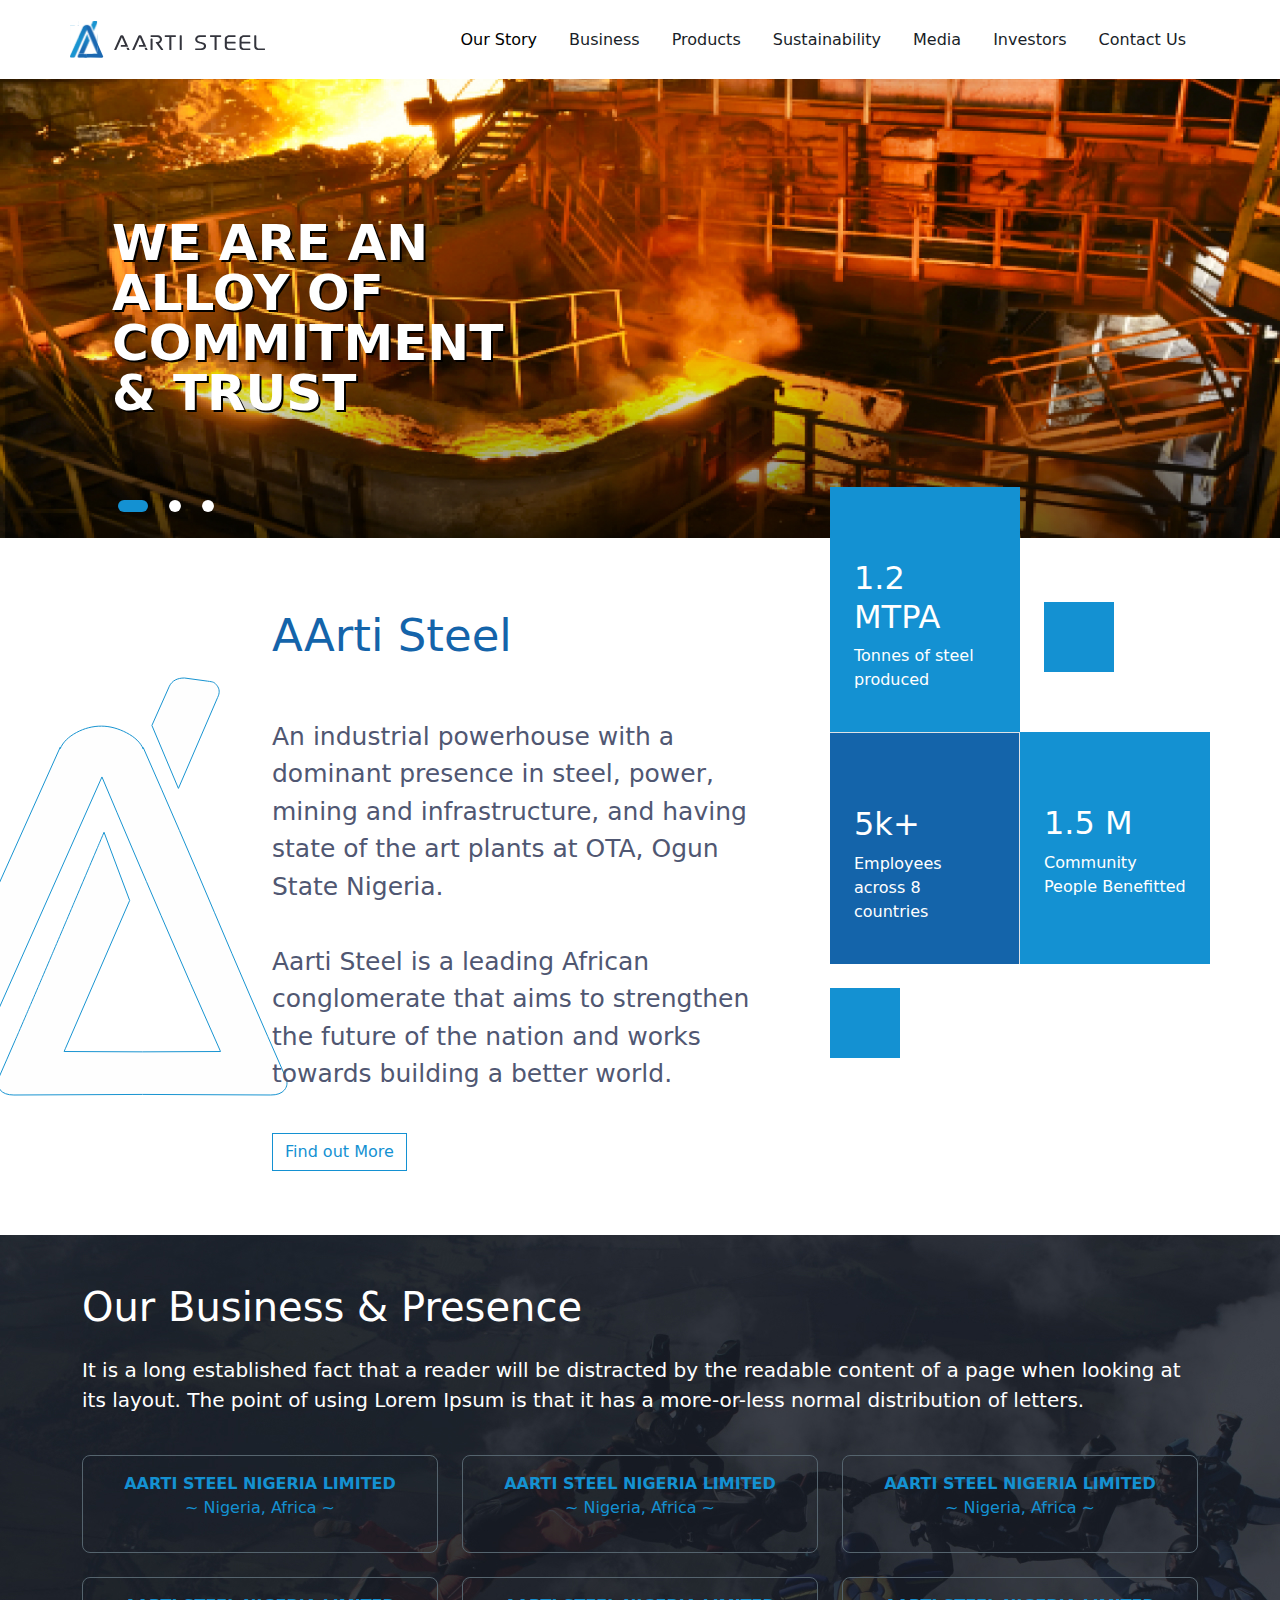
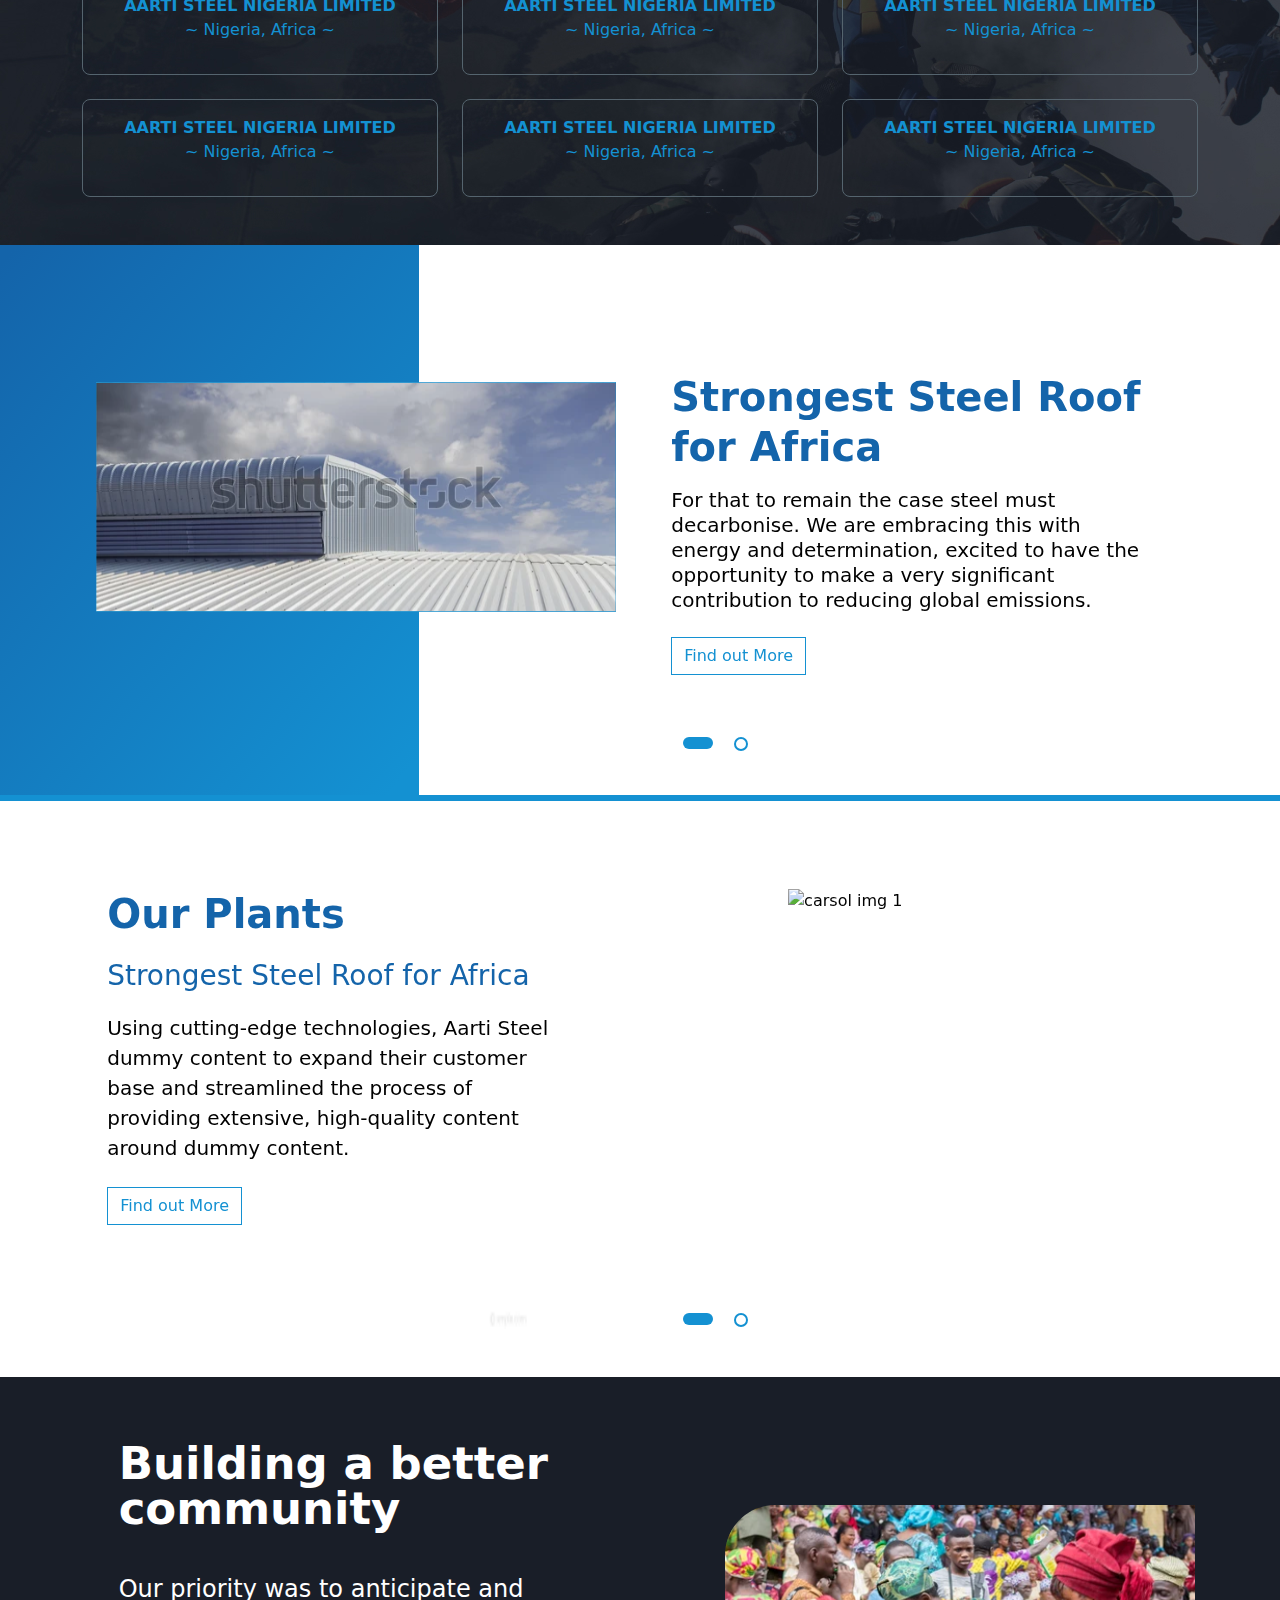
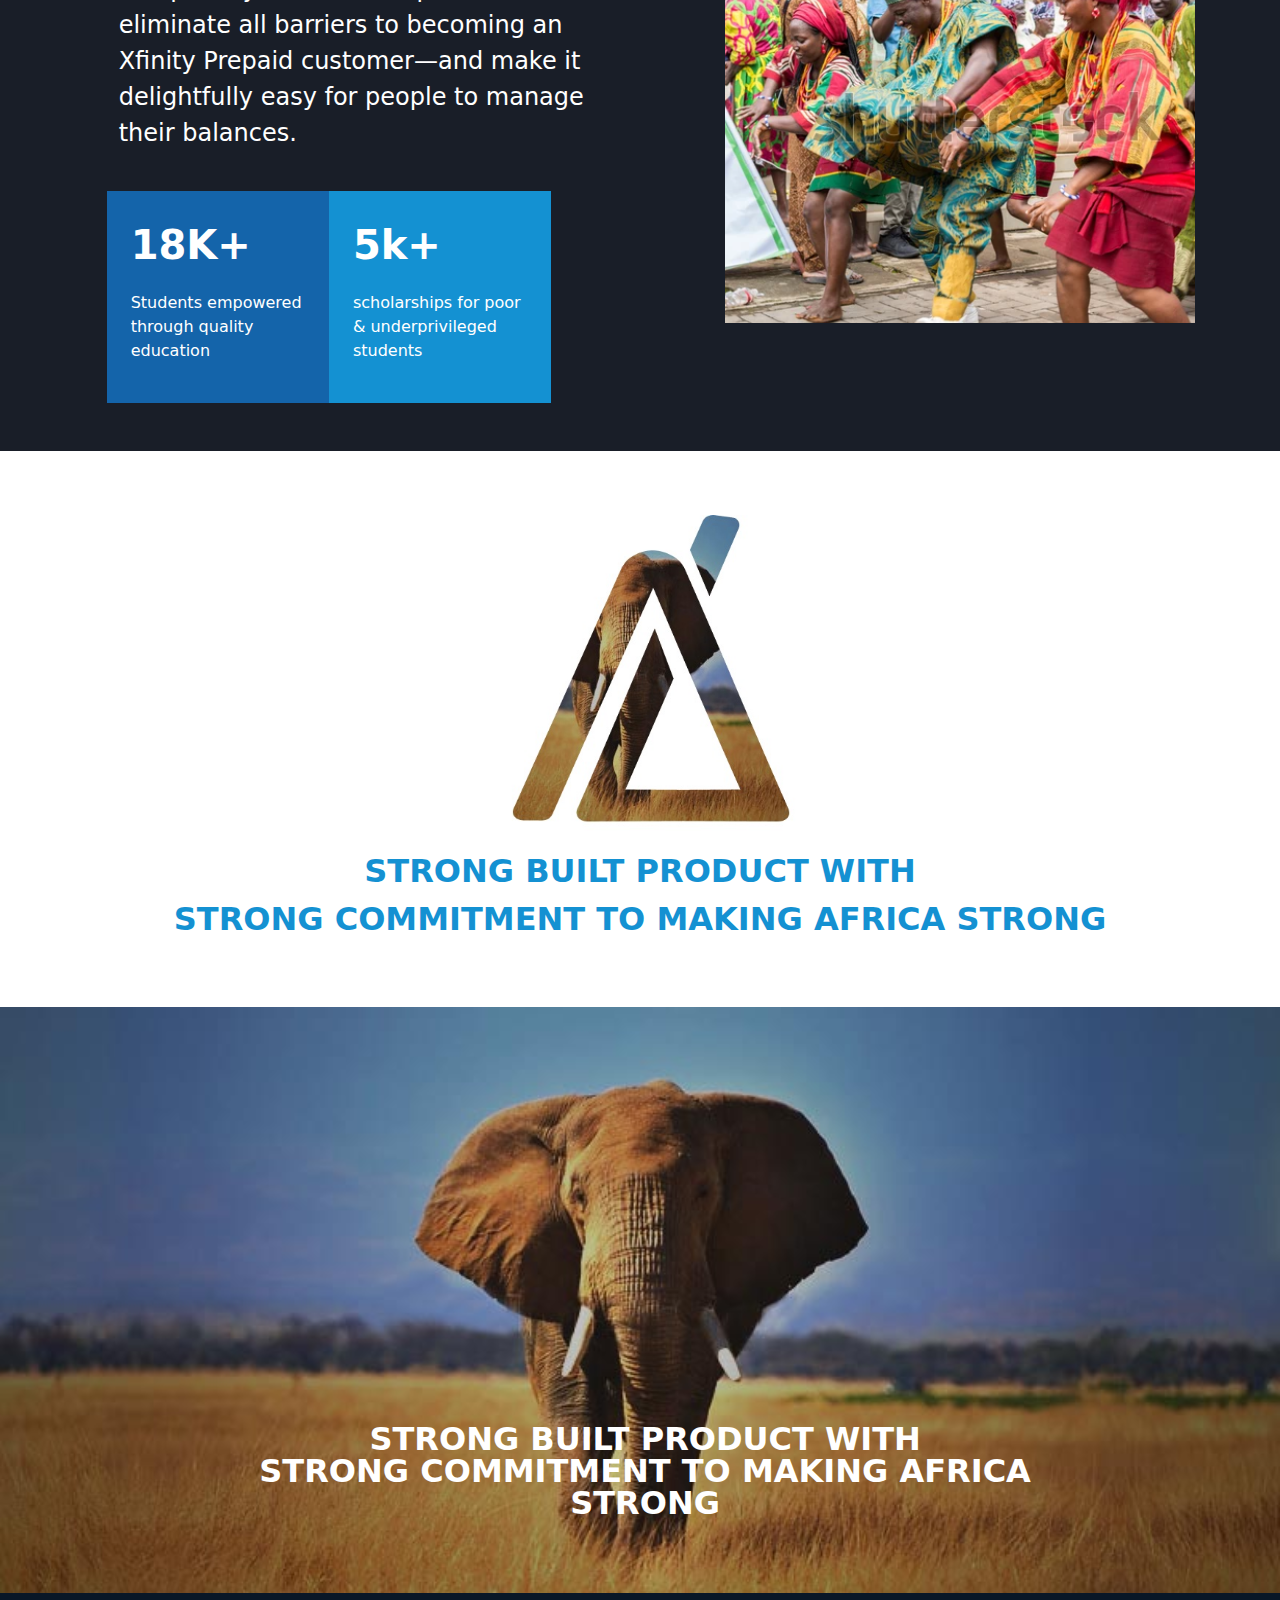
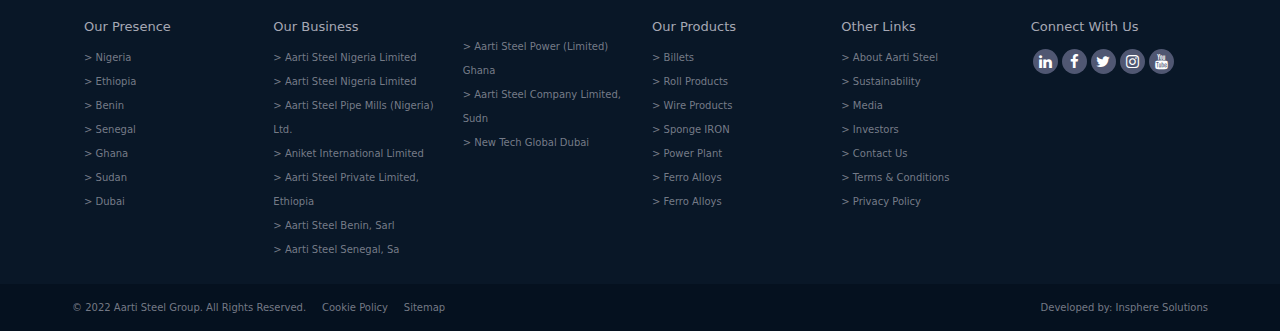
==== commit c4c69ed0: "changes" ====
--- a/arti_steels/index.html
+++ b/arti_steels/index.html
@@ -131,7 +131,8 @@
       </div>
       <div class="carousel-inner">
         <div class="carousel-item active">
-          <img src="./assets/img/heros_sec_slider_img.jpg" class="d-block d-xs-s" alt="...">
+          <img src="./assets/img/heros_sec_slider_img.jpg" class="d-block d-xs-s" width="100%"
+          alt="...">
           <div class="carousel-caption  d-md-block">
             <p class="herosHeading fw-bold lh-1 px-5
               d-flex justify-content-start text-uppercase" style="animation: zoom-in-zoom-out 1s ease infinite;">
@@ -614,7 +615,7 @@
 
   <div class="container my-5">
     <div class="d-flex justify-content-center py-3">
-      <img src="./assets/img/vector_img.jpg" style="width: 12%;" alt="secSeven Img">
+      <img src="./assets/img/vector_img.jpg" width="350" alt="secSeven Img">
     </div>
     <div class="d-flex justify-content-center">
       <p class="secSevenPara fs-2 fw-bold text-uppercase text-center">
